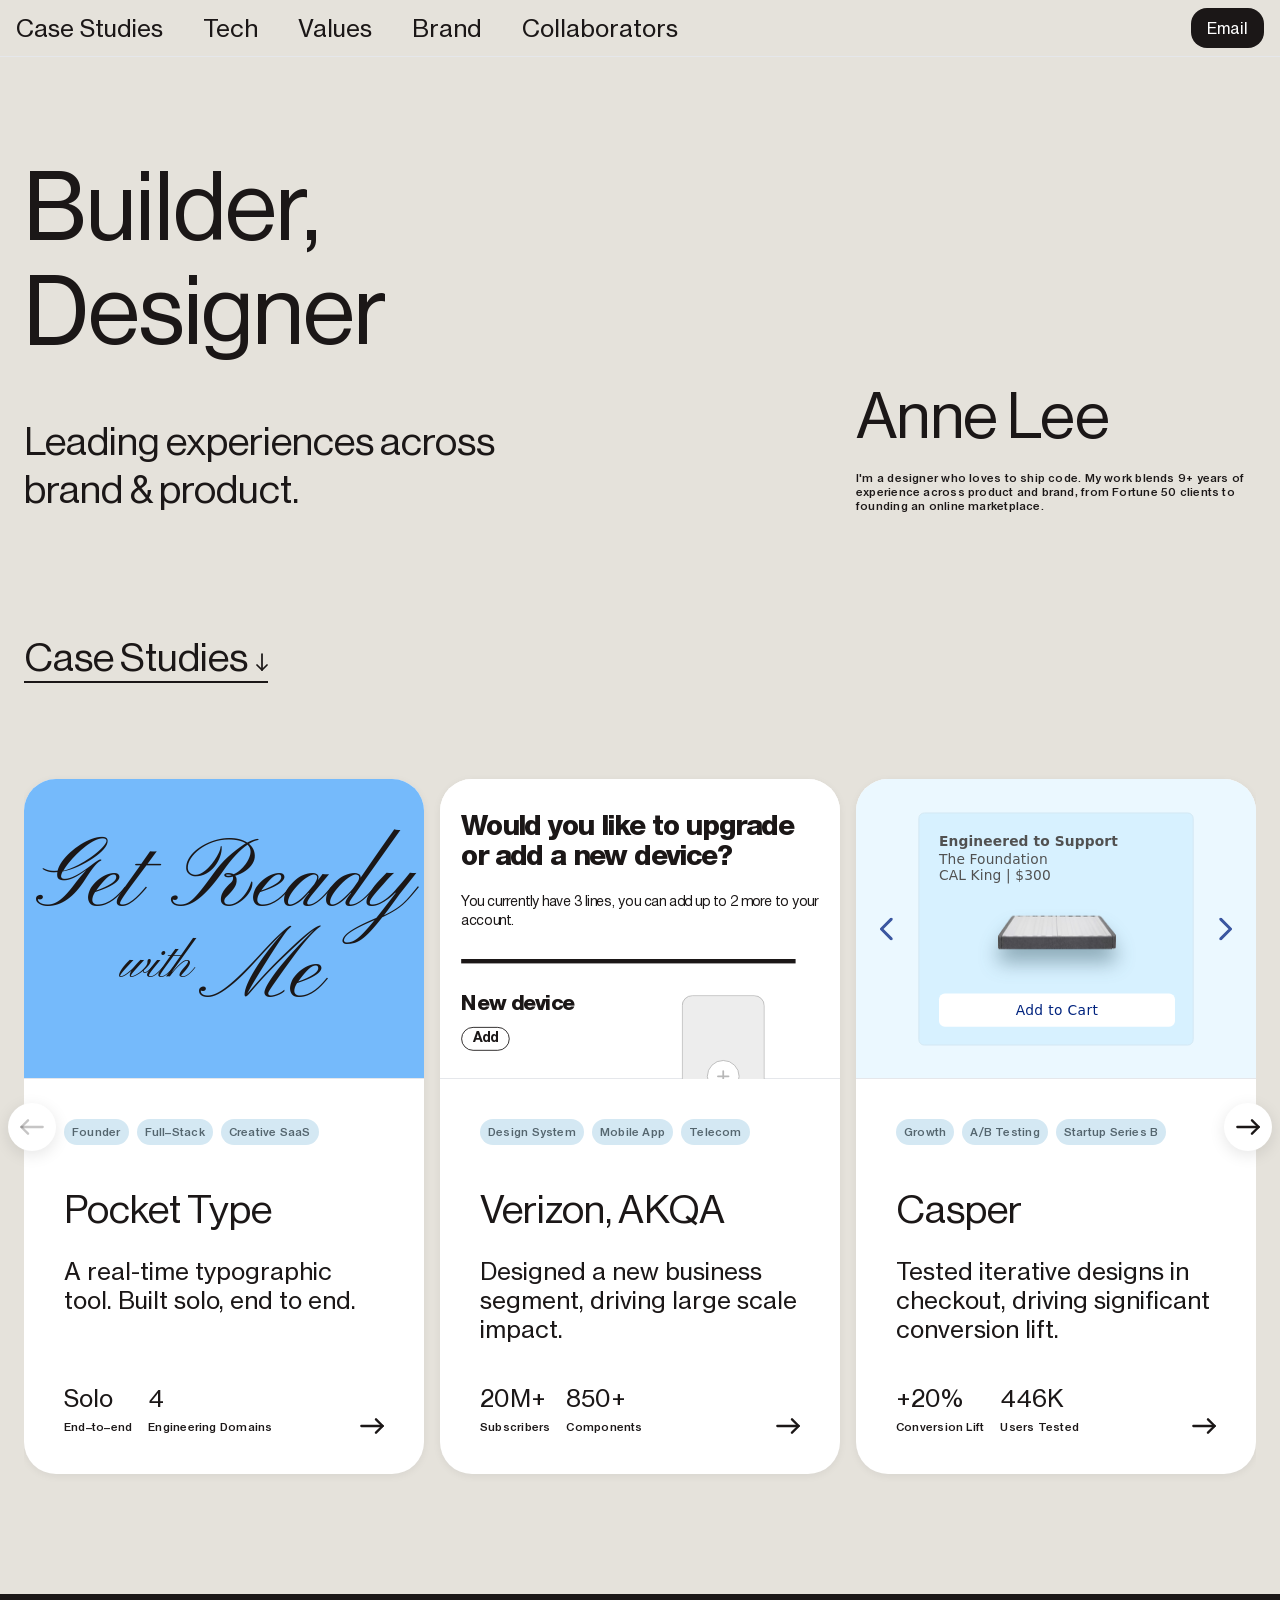
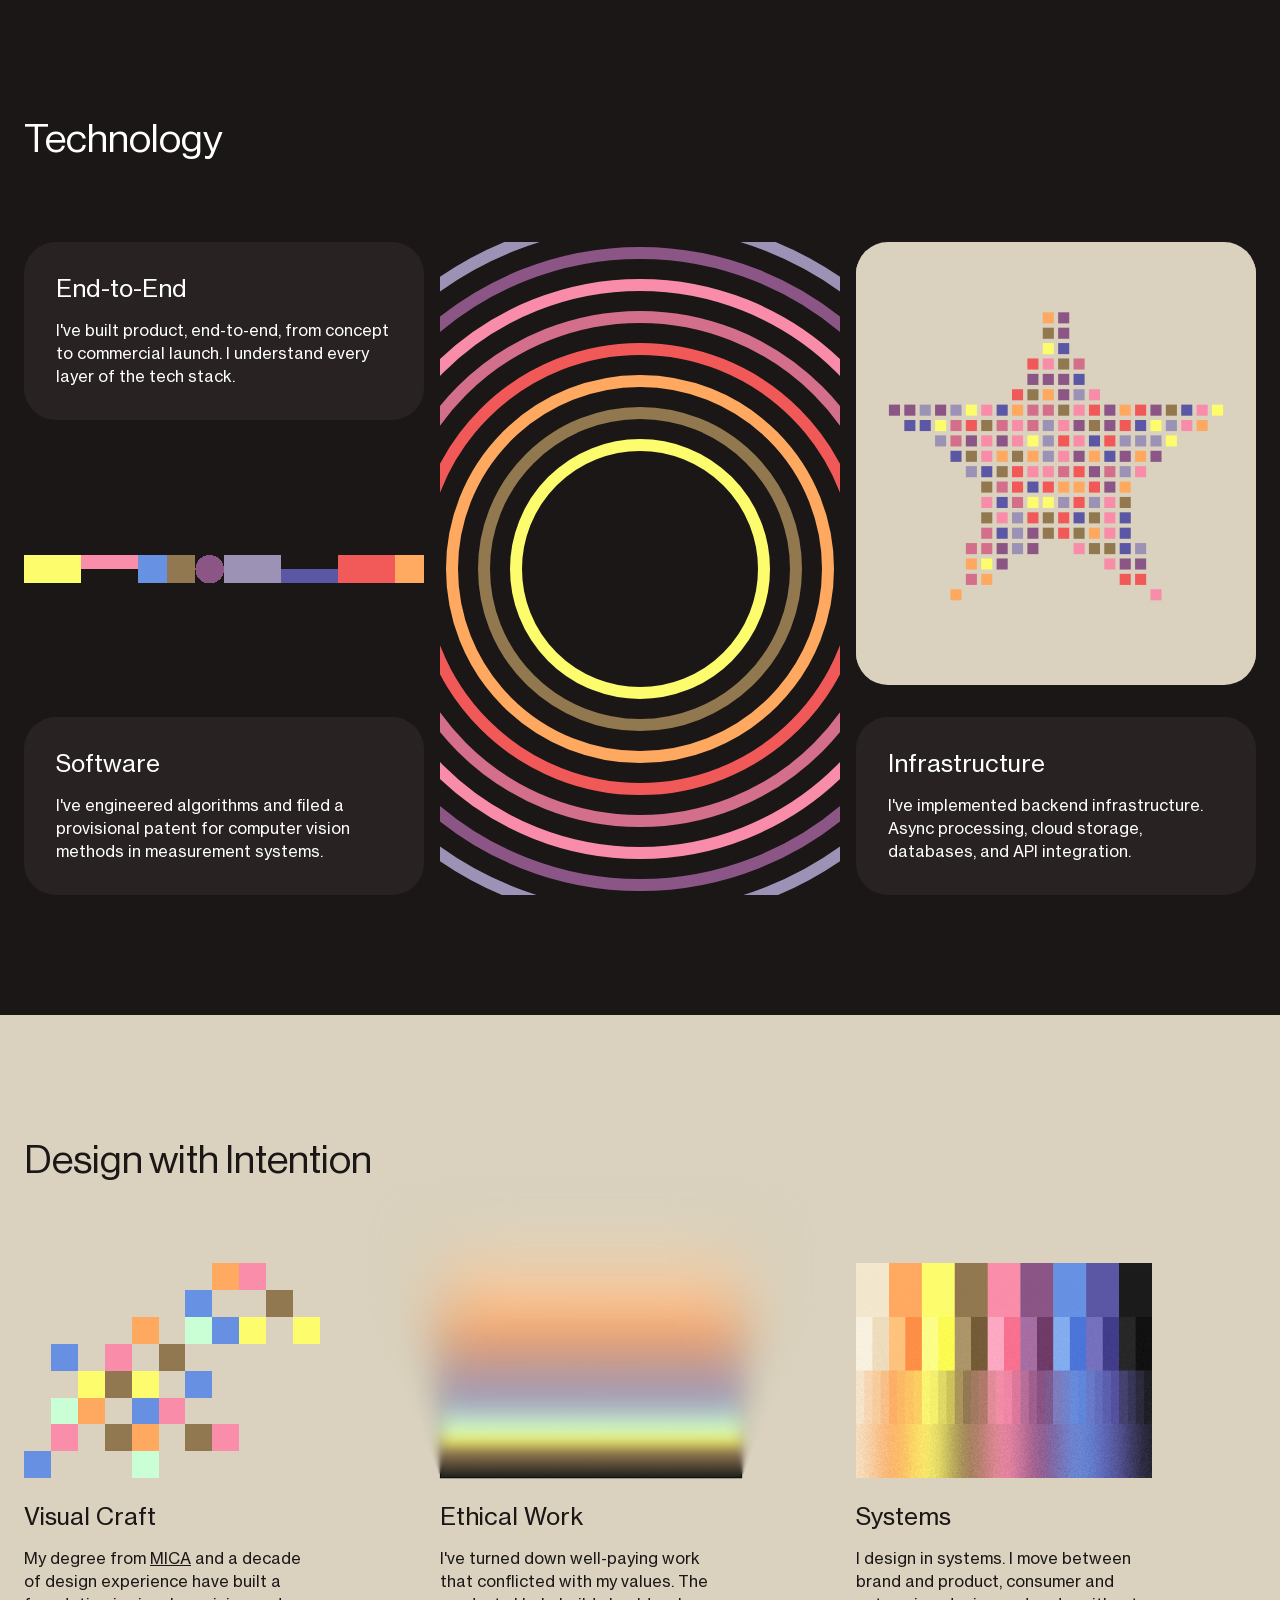
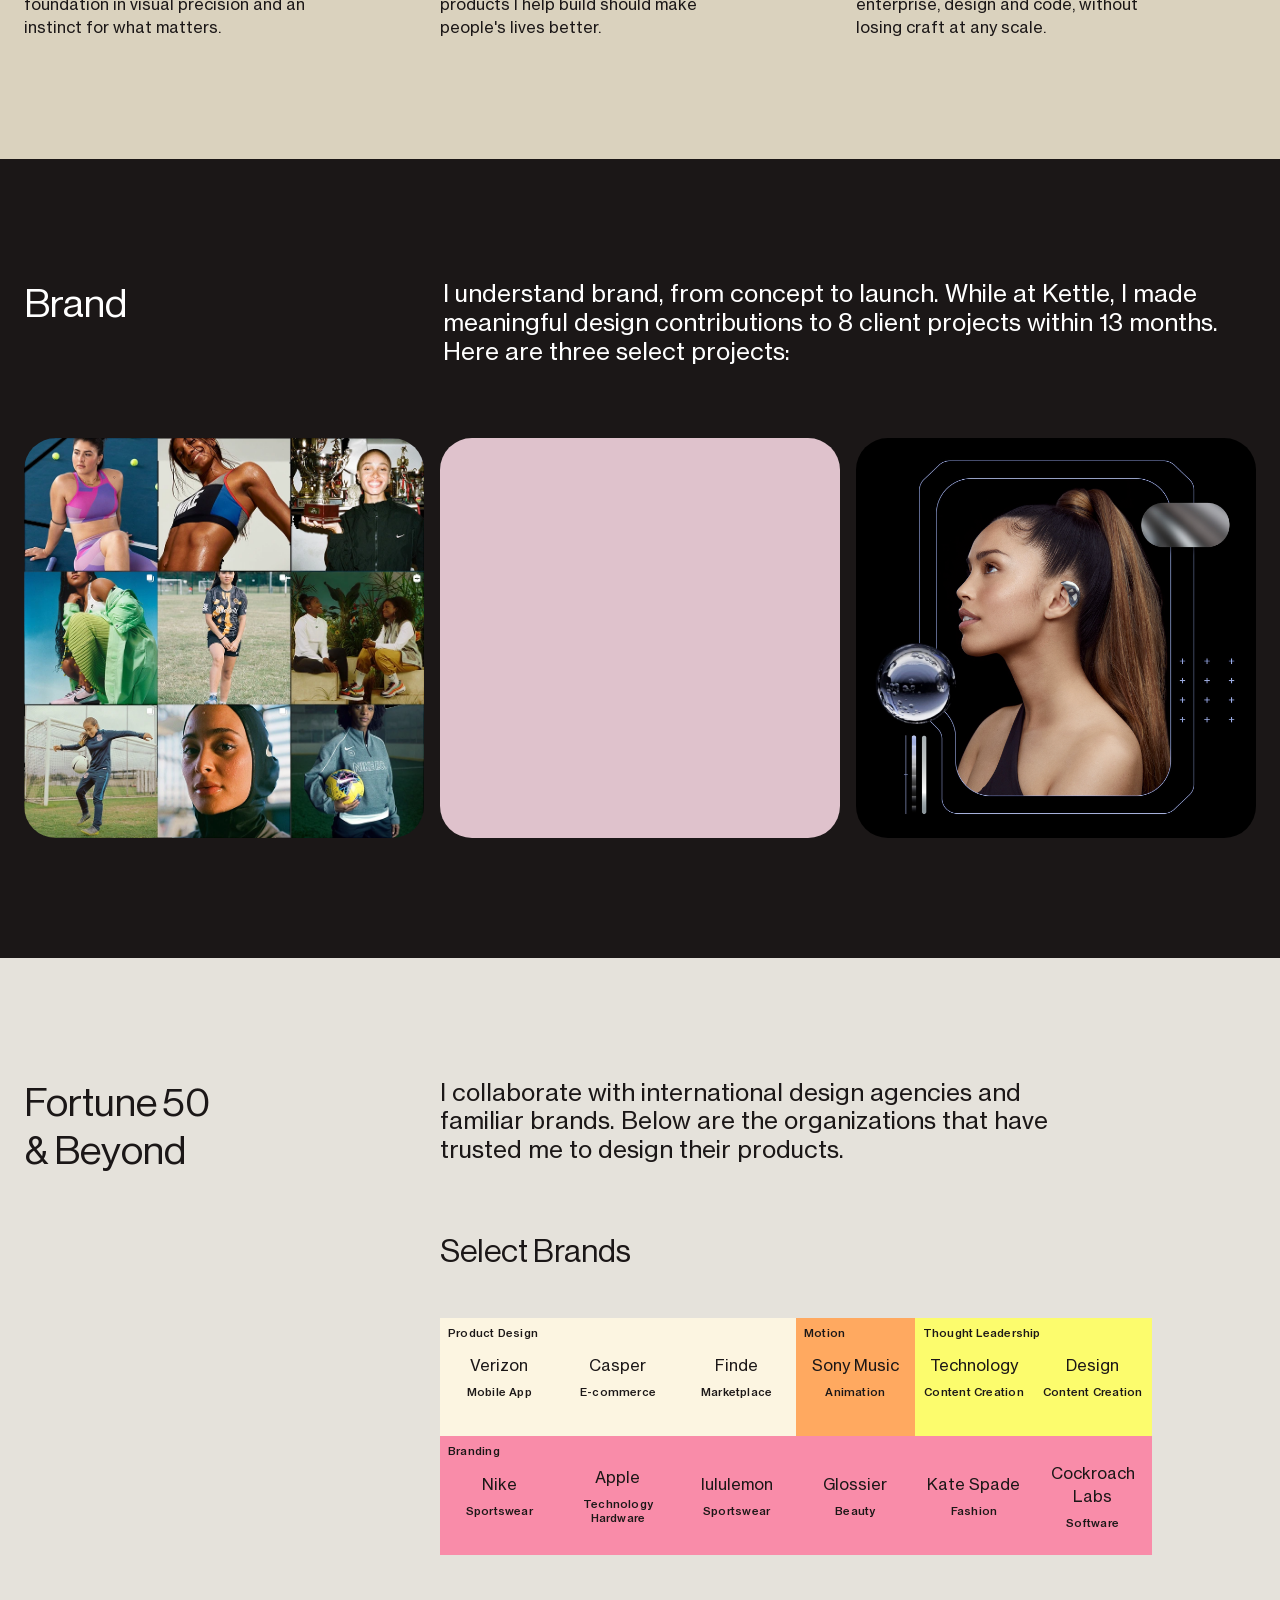
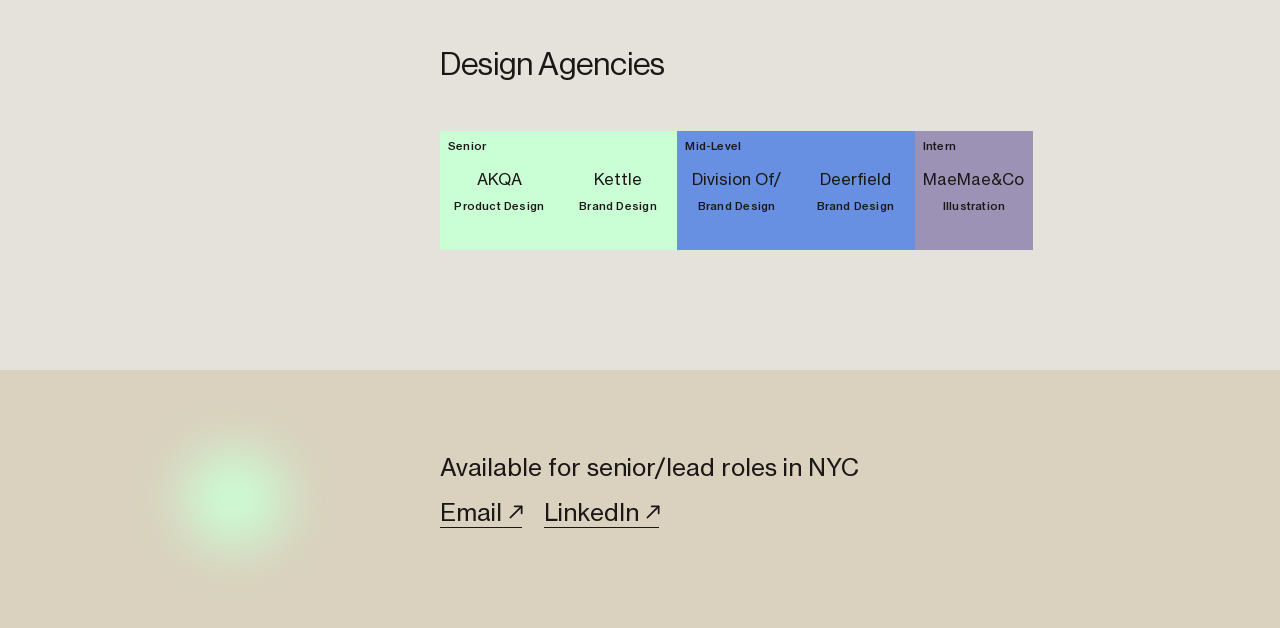
==== index.html @ 8361fd66 "Copy update - index pocket type card" ====
<!DOCTYPE html>
<html lang="en">
<head>
  <meta charset="UTF-8" />
  <meta name="viewport" content="width=device-width, initial-scale=1.0" />
  <title>Anne Lee</title>
  <meta name="description" content="Leading experiences across brand & product." />
  <meta property="og:title" content="Anne Lee" />
  <meta property="og:description" content="Leading experiences across brand & product." />
  <meta property="og:image" content="https://anneleedesigns.com/img/og-img.png" />
  <meta property="og:url" content="https://anneleedesigns.com" />
  <meta property="og:type" content="website" />
  <meta name="twitter:card" content="summary_large_image" />
  <meta name="twitter:image" content="https://anneleedesigns.com/img/og-img.png" />
  <link rel="stylesheet" href="styles.css" />
  <link rel="icon" type="image/x-icon" href="favicon.ico">
  <link rel="preconnect" href="https://fonts.googleapis.com">
  <link rel="preconnect" href="https://fonts.gstatic.com" crossorigin>
  <link href="https://fonts.googleapis.com/css2?family=Pinyon+Script&display=swap" rel="stylesheet">
  <script defer src="/_vercel/insights/script.js"></script>
</head>
<body>
  <header id="site-navbar" class="site-header">
    <div class="inner-nav">
      <!-- Insert nav from script.js -->
    </div>
  </header>

  <main>
    <div class="page-shell">
      <div class="grid-inner">
        <section class="hero span-12">
          <div class="hero-left">
            <h1 class="hero-role">Builder, Designer</h1>
            <p class="hero-tagline">Leading experiences across brand &amp; product.</p>
          </div>
          <div class="hero-right">
            <h2 class="hero-name">Anne Lee</h2>
            <p class="hero-bio">I'm a designer who loves to ship code. My work blends 9+ years of experience across product and brand, from Fortune 50 clients to founding an online marketplace.</p>
          </div>
          <a class="hero-cta" href="#case-studies"><span class="hero-cta-content">Case Studies <svg class="hero-cta-arrow" width="12" height="18" viewBox="0 0 12 18" fill="none" aria-hidden="true"><line x1="6" y1="1" x2="6" y2="17" stroke="currentColor" stroke-width="1.75" stroke-linecap="round"/><polyline points="1,12 6,17 11,12" stroke="currentColor" stroke-width="1.75" fill="none" stroke-linecap="round" stroke-linejoin="round"/></svg></span></a>
        </section>
      </div>
    </div>

    <section>
      <div class="page-shell">
        <div class="grid-inner">
          <div class="cs-scroller span-12">
          <div id="case-studies" class="case-studies">
          <article class="case-study-card">
            <a href="pockettype.html" class="card-link" aria-label="View Pocket Type case study"></a>
            <div class="card-image pt-grwm-image" style="background:#75bafb;">
              <div class="pt-grwm" aria-hidden="true">
                <span class="pt-grwm-main">Get Ready</span>
                <span class="pt-grwm-row">
                  <span class="pt-grwm-sub">with</span>
                  <span class="pt-grwm-main">Me</span>
                </span>
              </div>
            </div>
            <div class="card-body">
              <div class="card-tags">
                <span class="tag">Founder</span>
                <span class="tag">Full–Stack</span>
                <span class="tag">Creative SaaS</span>
              </div>
              <div class="card-text">
                <h3 class="card-title">Pocket Type</h3>
                <p class="card-description">A real-time typographic tool. Built solo, end to end.</p>
              </div>
              <div class="card-footer">
                <div class="card-metrics">
                  <div class="metric">
                    <span class="metric-value">Solo</span>
                    <span class="metric-label">End–to–end</span>
                  </div>
                  <div class="metric">
                    <span class="metric-value">4</span>
                    <span class="metric-label">Engineering Domains</span>
                  </div>
                </div>
                <svg class="card-arrow" width="24" height="16" viewBox="0 0 18 12" fill="none" aria-hidden="true"><line x1="1" y1="6" x2="17" y2="6" stroke="currentColor" stroke-width="1.75" stroke-linecap="round"/><polyline points="12,1 17,6 12,11" stroke="currentColor" stroke-width="1.75" fill="none" stroke-linecap="round" stroke-linejoin="round"/></svg>
              </div>
            </div>
          </article>
          <article class="case-study-card">
            <a href="verizon.html" class="card-link" aria-label="View Verizon case study"></a>
            <div class="card-image verizon-card-image" style="background:#fff;">
              <div class="verizon-scaler">
              <div class="verizon-upgrade">
                <div class="verizon-upgrade-text">
                  <h2 class="verizon-upgrade-heading">Would you like to upgrade or add a new device?</h2>
                  <p class="verizon-upgrade-body">You currently have 3 lines, you can add up to 2 more to your account.</p>
                </div>
                <div class="verizon-upgrade-divider"></div>
                <div class="verizon-upgrade-device">
                  <p class="verizon-device-label">New device</p>
                  <button class="verizon-device-add" type="button">Add</button>
                  <svg class="verizon-device-phone" width="94" height="184" viewBox="0 0 94 184" fill="none" xmlns="http://www.w3.org/2000/svg" aria-hidden="true">
                    <rect x="0.5" y="0.5" width="93" height="183" rx="11.5" fill="#EDEDED" stroke="#B7B7B7"/>
                    <circle cx="47" cy="92" r="18" fill="white" stroke="#B7B7B7" stroke-width="1"/>
                    <line x1="47" y1="86" x2="47" y2="98" stroke="#B7B7B7" stroke-width="2" stroke-linecap="round"/>
                    <line x1="41" y1="92" x2="53" y2="92" stroke="#B7B7B7" stroke-width="2" stroke-linecap="round"/>
                  </svg>
                </div>
              </div>
              </div>
            </div>
            <div class="card-body">
              <div class="card-tags">
                <span class="tag">Design System</span>
                <span class="tag">Mobile App</span>
                <span class="tag">Telecom</span>
              </div>
              <div class="card-text">
                <h3 class="card-title">Verizon, AKQA</h3>
                <p class="card-description">Designed a new business segment, driving large scale impact.</p>
              </div>
              <div class="card-footer">
                <div class="card-metrics">
                  <div class="metric">
                    <span class="metric-value">20M+</span>
                    <span class="metric-label">Subscribers</span>
                  </div>
                  <div class="metric">
                    <span class="metric-value">850+</span>
                    <span class="metric-label">Components</span>
                  </div>
                </div>
                <svg class="card-arrow" width="24" height="16" viewBox="0 0 18 12" fill="none" aria-hidden="true"><line x1="1" y1="6" x2="17" y2="6" stroke="currentColor" stroke-width="1.75" stroke-linecap="round"/><polyline points="12,1 17,6 12,11" stroke="currentColor" stroke-width="1.75" fill="none" stroke-linecap="round" stroke-linejoin="round"/></svg>
              </div>
            </div>
          </article>
          <article class="case-study-card">
            <a href="casper.html" class="card-link" aria-label="View Casper case study"></a>
            <div class="card-image casper-card-image" style="background:#ebf8ff;">
              <div class="casper-cross-sell">
                <button class="casper-cross-sell-nav" type="button" aria-label="Previous product">
                  <svg viewBox="0 0 13 23" width="13" height="23" aria-hidden="true">
                    <polyline points="11.5,1.5 1.5,11.5 11.5,21.5" stroke="#3A56A0" stroke-width="3" fill="none" stroke-linecap="round" stroke-linejoin="round"/>
                  </svg>
                </button>
                <div class="casper-cross-sell-card">
                  <p class="casper-cross-sell-title">
                    <span class="casper-title-name">Engineered to Support</span><br>
                    <span class="casper-title-sub">The Foundation</span><br>
                    <span class="casper-title-sub">CAL King | $300</span>
                  </p>
                  <span class="casper-cross-sell-product-wrap">
                    <img class="casper-cross-sell-product" src="img/casper-foundation.png" alt="The Foundation mattress">
                  </span>
                  <button class="casper-cross-sell-btn" type="button">Add to Cart</button>
                </div>
                <button class="casper-cross-sell-nav" type="button" aria-label="Next product">
                  <svg viewBox="0 0 13 23" width="13" height="23" aria-hidden="true">
                    <polyline points="1.5,1.5 11.5,11.5 1.5,21.5" stroke="#3A56A0" stroke-width="3" fill="none" stroke-linecap="round" stroke-linejoin="round"/>
                  </svg>
                </button>
              </div>
            </div>
            <div class="card-body">
              <div class="card-tags">
                <span class="tag">Growth</span>
                <span class="tag">A/B Testing</span>
                <span class="tag">Startup Series B</span>
              </div>
              <div class="card-text">
                <h3 class="card-title">Casper</h3>
                <p class="card-description">Tested iterative designs in checkout, driving significant conversion lift.</p>
              </div>
              <div class="card-footer">
                <div class="card-metrics">
                  <div class="metric">
                    <span class="metric-value">+20%</span>
                    <span class="metric-label">Conversion Lift</span>
                  </div>
                  <div class="metric">
                    <span class="metric-value">446K</span>
                    <span class="metric-label">Users Tested</span>
                  </div>
                </div>
                <svg class="card-arrow" width="24" height="16" viewBox="0 0 18 12" fill="none" aria-hidden="true"><line x1="1" y1="6" x2="17" y2="6" stroke="currentColor" stroke-width="1.75" stroke-linecap="round"/><polyline points="12,1 17,6 12,11" stroke="currentColor" stroke-width="1.75" fill="none" stroke-linecap="round" stroke-linejoin="round"/></svg>
              </div>
            </div>
          </article>
          <article class="case-study-card">
            <a href="finde.html" class="card-link" aria-label="View Finde case study"></a>
            <div class="card-image finde-card-image">
              <div class="finde-scaler">
                <div class="finde-viewport">
                  <div class="finde-phone-body">
                  <svg class="finde-close" width="16" height="16" viewBox="0 0 18 18" fill="none" stroke="currentColor" stroke-width="2" stroke-linecap="round" aria-hidden="true">
                    <line x1="4" y1="4" x2="14" y2="14"/><line x1="14" y1="4" x2="4" y2="14"/>
                  </svg>
                  <div class="finde-filter-bar">
                    <div class="finde-chip finde-chip-dotted">Category</div>
                    <span class="finde-filter-label">Size</span>
                    <span class="finde-filter-label">Color</span>
                    <span class="finde-filter-label">Price</span>
                  </div>
                  <div class="finde-filter-divider"></div>
                  <div class="finde-list">
                    <div class="finde-row">
                      <span class="finde-icon-zone">
                        <!-- sunglasses -->
                        <svg xmlns="http://www.w3.org/2000/svg" width="20" height="12" viewBox="0 0 20 12" fill="none">
                          <path d="M19.3927 7.19979C19.3927 8.19652 18.9865 9.09952 18.3366 9.75256C17.6835 10.4025 16.7805 10.8087 15.7838 10.8087H15.1245C13.231 10.8087 11.6812 9.35261 11.5281 7.49662C11.5187 7.40288 11.5156 7.30602 11.5156 7.20916V7.19666C11.5156 6.63112 11.75 6.11556 12.1218 5.74374C12.4967 5.36879 13.0154 5.13757 13.5872 5.13757H17.3242C18.4647 5.13757 19.3895 6.05932 19.3958 7.19666L19.3927 7.19979Z" stroke="black" stroke-linecap="round" stroke-linejoin="round"/>
                          <path d="M8.38015 7.19979C8.38015 7.29352 8.3739 7.38726 8.36765 7.47787C8.29891 8.36525 7.91459 9.15889 7.32405 9.75256C6.67101 10.4025 5.76802 10.8087 4.77128 10.8087H4.112C2.12165 10.8087 0.509374 9.19951 0.5 7.20916V7.19666C0.5 6.63112 0.734342 6.11556 1.10617 5.74374C1.48111 5.36879 1.99979 5.13757 2.57159 5.13757H6.30857C7.44903 5.13757 8.3739 6.05932 8.38015 7.19666V7.19979Z" stroke="black" stroke-linecap="round" stroke-linejoin="round"/>
                          <path d="M1.01172 5.84374C1.01172 5.84374 3.70509 1.64432 4.7612 0.844434C5.82667 0.0382965 6.99526 0.738199 6.87028 2.01615" stroke="black" stroke-linecap="round" stroke-linejoin="round"/>
                          <path d="M18.8287 5.84374C18.8287 5.84374 16.1353 1.64432 15.0792 0.844434C14.0138 0.0382965 12.8452 0.738199 12.9702 2.01615" stroke="black" stroke-linecap="round" stroke-linejoin="round"/>
                          <path d="M8.35547 7.51564C8.57106 6.85635 9.20223 6.3783 9.94275 6.3783C10.6833 6.3783 11.3675 6.89697 11.555 7.6" stroke="black" stroke-linecap="round" stroke-linejoin="round"/>
                        </svg>
                      </span>
                      <span class="finde-name">Accessories</span>
                    </div>
                    <div class="finde-row">
                      <span class="finde-icon-zone">
                        <!-- bag -->
                        <svg xmlns="http://www.w3.org/2000/svg" width="20" height="20" viewBox="0 0 20 20" fill="none">
                          <path d="M19.1806 15.6762L17.1466 5.7245C17.0684 5.3433 16.8372 5.04647 16.5404 4.91211C16.8372 5.11521 17.0341 5.45578 17.0341 5.84323C17.0341 7.06181 16.5404 8.16478 15.7436 8.96155C14.9469 9.75831 13.8408 10.2551 12.6222 10.2551H7.01984C4.58268 10.2551 2.60796 8.28039 2.60796 5.84323C2.60796 5.73699 2.62358 5.63389 2.64858 5.54015C2.62983 5.59952 2.61109 5.66201 2.59859 5.7245L0.564493 15.6762C0.205168 17.4354 1.34876 19.1258 2.89542 19.1258H16.8528C18.3995 19.1258 19.54 17.4354 19.1806 15.6762ZM11.2693 12.3798C11.2693 13.1703 10.6287 13.8077 9.84133 13.8077C9.05394 13.8077 8.4134 13.1703 8.4134 12.3798V11.7205C8.4134 10.9331 9.05394 10.2926 9.84133 10.2926C10.235 10.2926 10.5912 10.452 10.8506 10.7113C11.1099 10.9706 11.2693 11.3268 11.2693 11.7205V12.3798Z" stroke="black" stroke-linecap="round" stroke-linejoin="round"/>
                          <path d="M11.268 11.7204V12.3797C11.268 13.1702 10.6274 13.8076 9.84004 13.8076C9.05265 13.8076 8.41211 13.1702 8.41211 12.3797V11.7204C8.41211 10.933 9.05265 10.2925 9.84004 10.2925C10.2337 10.2925 10.5899 10.4518 10.8493 10.7112C11.1086 10.9705 11.268 11.3267 11.268 11.7204Z" stroke="black" stroke-linecap="round" stroke-linejoin="round"/>
                          <path d="M17.0335 5.84281C17.0335 7.06139 16.5399 8.16437 15.7431 8.96113C14.9463 9.75789 13.8402 10.2547 12.6216 10.2547H7.01931C4.58214 10.2547 2.60742 8.27997 2.60742 5.84281C2.60742 5.73658 2.62304 5.63347 2.64804 5.53973C2.64804 5.53661 2.65117 5.53348 2.65117 5.53348C2.70428 5.34601 2.80427 5.18041 2.93862 5.04605C3.14172 4.84295 3.42606 4.71484 3.73539 4.71484H15.9056C16.1399 4.71484 16.3555 4.78671 16.5367 4.90857C16.5367 4.90857 16.5399 4.90857 16.5399 4.91169C16.8367 5.11479 17.0335 5.45537 17.0335 5.84281Z" stroke="black" stroke-linecap="round" stroke-linejoin="round"/>
                          <path d="M11.268 11.7204V12.3797C11.268 13.1702 10.6274 13.8076 9.84004 13.8076C9.05265 13.8076 8.41211 13.1702 8.41211 12.3797V11.7204C8.41211 10.933 9.05265 10.2925 9.84004 10.2925C10.2337 10.2925 10.5899 10.4518 10.8493 10.7112C11.1086 10.9705 11.268 11.3267 11.268 11.7204Z" stroke="black" stroke-linecap="round" stroke-linejoin="round"/>
                          <path d="M5.69727 4.71503V3.81204C5.69727 1.98417 7.18143 0.5 9.0093 0.5H10.7028C12.5338 0.5 14.0149 1.98417 14.0149 3.81204V4.71503" stroke="black" stroke-linecap="round" stroke-linejoin="round"/>
                        </svg>
                      </span>
                      <span class="finde-name">Bags &amp; Purses</span>
                    </div>
                    <div class="finde-row">
                      <span class="finde-icon-zone">
                        <!-- shirt -->
                        <svg xmlns="http://www.w3.org/2000/svg" width="21" height="19" viewBox="0 0 21 19" fill="none">
                          <path d="M20.5035 4.4557L17.5132 7.44591L15.8541 5.78676V18.085H5.02749V5.90862L3.49021 7.44591L0.5 4.4557L3.38397 1.53423C4.037 0.871822 4.9275 0.5 5.8555 0.5H7.06783C7.11782 1.76232 8.63948 2.77468 10.5017 2.77468C12.364 2.77468 13.8856 1.76232 13.9356 0.5H15.0605C15.9697 0.5 16.8446 0.856201 17.4914 1.49674L20.5035 4.4557Z" stroke="black" stroke-linecap="round" stroke-linejoin="round"/>
                        </svg>
                      </span>
                      <span class="finde-name">Clothing</span>
                    </div>
                    <div class="finde-row">
                      <span class="finde-icon-zone">
                        <!-- bead necklace -->
                        <svg xmlns="http://www.w3.org/2000/svg" width="18" height="26" viewBox="0 0 18 26" fill="none">
                          <path d="M14.6478 14.5329C15.7315 14.5329 16.61 13.6543 16.61 12.5706C16.61 11.4869 15.7315 10.6084 14.6478 10.6084C13.5641 10.6084 12.6855 11.4869 12.6855 12.5706C12.6855 13.6543 13.5641 14.5329 14.6478 14.5329Z" stroke="black" stroke-linecap="round" stroke-linejoin="round"/>
                          <path d="M14.4193 18.8131C15.503 18.8131 16.3815 17.9346 16.3815 16.8509C16.3815 15.7672 15.503 14.8887 14.4193 14.8887C13.3355 14.8887 12.457 15.7672 12.457 16.8509C12.457 17.9346 13.3355 18.8131 14.4193 18.8131Z" stroke="black" stroke-linecap="round" stroke-linejoin="round"/>
                          <path d="M12.5989 22.9884C13.6827 22.9884 14.5612 22.1099 14.5612 21.0262C14.5612 19.9425 13.6827 19.064 12.5989 19.064C11.5152 19.064 10.6367 19.9425 10.6367 21.0262C10.6367 22.1099 11.5152 22.9884 12.5989 22.9884Z" stroke="black" stroke-linecap="round" stroke-linejoin="round"/>
                          <path d="M8.55793 24.6442C9.64164 24.6442 10.5202 23.7657 10.5202 22.682C10.5202 21.5982 9.64164 20.7197 8.55793 20.7197C7.47422 20.7197 6.5957 21.5982 6.5957 22.682C6.5957 23.7657 7.47422 24.6442 8.55793 24.6442Z" stroke="black" stroke-linecap="round" stroke-linejoin="round"/>
                          <path d="M14.4134 10.2555C15.4971 10.2555 16.3756 9.37699 16.3756 8.29328C16.3756 7.20957 15.4971 6.33105 14.4134 6.33105C13.3297 6.33105 12.4512 7.20957 12.4512 8.29328C12.4512 9.37699 13.3297 10.2555 14.4134 10.2555Z" stroke="black" stroke-linecap="round" stroke-linejoin="round"/>
                          <path d="M12.5931 6.07777C13.6768 6.07777 14.5553 5.19925 14.5553 4.11555C14.5553 3.03184 13.6768 2.15332 12.5931 2.15332C11.5094 2.15332 10.6309 3.03184 10.6309 4.11555C10.6309 5.19925 11.5094 6.07777 12.5931 6.07777Z" stroke="black" stroke-linecap="round" stroke-linejoin="round"/>
                          <path d="M8.55207 4.42445C9.63578 4.42445 10.5143 3.54593 10.5143 2.46223C10.5143 1.37852 9.63578 0.5 8.55207 0.5C7.46836 0.5 6.58984 1.37852 6.58984 2.46223C6.58984 3.54593 7.46836 4.42445 8.55207 4.42445Z" stroke="black" stroke-linecap="round" stroke-linejoin="round"/>
                          <path d="M2.46223 14.5329C3.54593 14.5329 4.42445 13.6543 4.42445 12.5706C4.42445 11.4869 3.54593 10.6084 2.46223 10.6084C1.37852 10.6084 0.5 11.4869 0.5 12.5706C0.5 13.6543 1.37852 14.5329 2.46223 14.5329Z" stroke="black" stroke-linecap="round" stroke-linejoin="round"/>
                          <path d="M2.69074 10.2555C3.77445 10.2555 4.65297 9.37699 4.65297 8.29328C4.65297 7.20957 3.77445 6.33105 2.69074 6.33105C1.60703 6.33105 0.728516 7.20957 0.728516 8.29328C0.728516 9.37699 1.60703 10.2555 2.69074 10.2555Z" stroke="black" stroke-linecap="round" stroke-linejoin="round"/>
                          <path d="M4.51105 6.07777C5.59476 6.07777 6.47328 5.19925 6.47328 4.11555C6.47328 3.03184 5.59476 2.15332 4.51105 2.15332C3.42735 2.15332 2.54883 3.03184 2.54883 4.11555C2.54883 5.19925 3.42735 6.07777 4.51105 6.07777Z" stroke="black" stroke-linecap="round" stroke-linejoin="round"/>
                          <path d="M2.69269 18.8131C3.7764 18.8131 4.65492 17.9346 4.65492 16.8509C4.65492 15.7672 3.7764 14.8887 2.69269 14.8887C1.60899 14.8887 0.730469 15.7672 0.730469 16.8509C0.730469 17.9346 1.60899 18.8131 2.69269 18.8131Z" stroke="black" stroke-linecap="round" stroke-linejoin="round"/>
                          <path d="M4.51496 22.9884C5.59867 22.9884 6.47719 22.1099 6.47719 21.0262C6.47719 19.9425 5.59867 19.064 4.51496 19.064C3.43125 19.064 2.55273 19.9425 2.55273 21.0262C2.55273 22.1099 3.43125 22.9884 4.51496 22.9884Z" stroke="black" stroke-linecap="round" stroke-linejoin="round"/>
                          <path d="M8.55793 24.6442C9.64164 24.6442 10.5202 23.7657 10.5202 22.682C10.5202 21.5982 9.64164 20.7197 8.55793 20.7197C7.47422 20.7197 6.5957 21.5982 6.5957 22.682C6.5957 23.7657 7.47422 24.6442 8.55793 24.6442Z" stroke="black" stroke-linecap="round" stroke-linejoin="round"/>
                        </svg>
                      </span>
                      <span class="finde-name">Jewelry</span>
                    </div>
                    <div class="finde-row">
                      <span class="finde-icon-zone">
                        <!-- bra -->
                        <svg xmlns="http://www.w3.org/2000/svg" width="26" height="16" viewBox="0 0 26 16" fill="none">
                          <path d="M12.2114 11.6142L11.4678 12.9015C11.1897 13.3827 10.8272 13.7857 10.4085 14.0982C9.17434 15.0199 7.46209 15.173 6.04666 14.3544L5.69046 14.1482C5.66234 14.1326 5.63734 14.1169 5.60922 14.0982C3.7751 12.9858 3.15643 10.5987 4.23753 8.72707L4.70621 7.91781C4.80932 7.7647 4.89994 7.60535 4.98118 7.44287L12.2114 11.6142Z" stroke="black" stroke-linecap="round" stroke-linejoin="round"/>
                          <path d="M4.98004 7.44287C4.8988 7.60535 4.80819 7.7647 4.70508 7.91781L4.98004 7.44287Z" stroke="black" stroke-linecap="round" stroke-linejoin="round"/>
                          <path d="M14.4076 14.0981H10.6519H10.4082" stroke="black" stroke-linecap="round" stroke-linejoin="round"/>
                          <path d="M4.70565 7.91748C3.84015 9.26104 2.32474 10.1484 0.606225 10.1484H0.5L1.56547 14.0979H5.60866" stroke="black" stroke-linecap="round" stroke-linejoin="round"/>
                          <path d="M4.98047 7.44278V0.5" stroke="black" stroke-linecap="round" stroke-linejoin="round"/>
                          <path d="M19.4506 14.0984C19.4225 14.1171 19.3975 14.1328 19.3694 14.1484L19.0163 14.3546C17.5978 15.1732 15.8855 15.0201 14.6513 14.0984C14.2326 13.7859 13.8702 13.3829 13.5921 12.9017L12.8516 11.6144L20.0787 7.43994C20.1599 7.60554 20.2537 7.7649 20.3536 7.918L20.8223 8.72726C21.9034 10.5989 21.2879 12.986 19.4506 14.0984Z" stroke="black" stroke-linecap="round" stroke-linejoin="round"/>
                          <path d="M20.3531 7.91781C20.2531 7.7647 20.1594 7.60535 20.0781 7.44287L20.3531 7.91781Z" stroke="black" stroke-linecap="round" stroke-linejoin="round"/>
                          <path d="M10.6523 14.0981H14.4081H14.6518" stroke="black" stroke-linecap="round" stroke-linejoin="round"/>
                          <path d="M20.3542 7.91748C21.2228 9.26104 22.7382 10.1484 24.4567 10.1484H24.5598L23.4944 14.0979H19.4512" stroke="black" stroke-linecap="round" stroke-linejoin="round"/>
                          <path d="M20.082 7.44278V0.5" stroke="black" stroke-linecap="round" stroke-linejoin="round"/>
                        </svg>
                      </span>
                      <span class="finde-name">Loungewear &amp; Lingerie</span>
                    </div>
                  </div><!-- /.finde-list -->
                  </div><!-- /.finde-phone-body -->
                </div><!-- /.finde-viewport -->
              </div>
            </div>
            <div class="card-body">
              <div class="card-tags">
                <span class="tag">Founder</span>
                <span class="tag">Full–Stack</span>
                <span class="tag">Marketplace</span>
              </div>
              <div class="card-text">
                <h3 class="card-title">Finde</h3>
                <p class="card-description">Built a marketplace—in a messy data environment—from zero to launch.</p>
              </div>
              <div class="card-footer">
                <div class="card-metrics">
                  <div class="metric">
                    <span class="metric-value">10K</span>
                    <span class="metric-label">API Calls/Day</span>
                  </div>
                  <div class="metric">
                    <span class="metric-value">28</span>
                    <span class="metric-label">Countries</span>
                  </div>
                </div>
                <svg class="card-arrow" width="24" height="16" viewBox="0 0 18 12" fill="none" aria-hidden="true"><line x1="1" y1="6" x2="17" y2="6" stroke="currentColor" stroke-width="1.75" stroke-linecap="round"/><polyline points="12,1 17,6 12,11" stroke="currentColor" stroke-width="1.75" fill="none" stroke-linecap="round" stroke-linejoin="round"/></svg>
              </div>
            </div>
          </article>
          </div>
          <button class="cs-arrow cs-arrow--prev cs-scroll-arrow cs-scroll-arrow--prev" aria-label="Scroll case studies left" disabled>
            <svg width="24" height="16" viewBox="0 0 18 12" fill="none" aria-hidden="true"><line x1="1" y1="6" x2="17" y2="6" stroke="currentColor" stroke-width="1.75" stroke-linecap="round"/><polyline points="12,1 17,6 12,11" stroke="currentColor" stroke-width="1.75" fill="none" stroke-linecap="round" stroke-linejoin="round"/></svg>
          </button>
          <button class="cs-arrow cs-arrow--next cs-scroll-arrow cs-scroll-arrow--next" aria-label="Scroll case studies right">
            <svg width="24" height="16" viewBox="0 0 18 12" fill="none" aria-hidden="true"><line x1="1" y1="6" x2="17" y2="6" stroke="currentColor" stroke-width="1.75" stroke-linecap="round"/><polyline points="12,1 17,6 12,11" stroke="currentColor" stroke-width="1.75" fill="none" stroke-linecap="round" stroke-linejoin="round"/></svg>
          </button>
          </div>
        </div>
      </div>
    </section>

    <section id="technology" class="tech-section">
      <div class="page-shell">
        <div class="grid-inner">
          <h2 class="tech-heading span-12">Technology</h2>

          <!-- Column 1: two cards + pixel logo grid -->
          <div class="tech-col tech-col-1 span-4">
            <div class="tech-card">
              <h3 class="tech-card-title">End-to-End</h3>
              <p class="tech-card-body">I've built product, end-to-end, from concept to commercial launch. I understand every layer of the tech stack.</p>
            </div>
            <svg class="tech-pixel-totem" viewBox="0 0 448 32" xmlns="http://www.w3.org/2000/svg" shape-rendering="crispEdges" aria-hidden="true">
              <!-- Yellow 4×2 -->
              <rect x="0"   y="0"  width="64" height="32" fill="#fcfc6d"/>
              <!-- Pink 4×1 (top row only) -->
              <rect x="64"  y="0"  width="64" height="16" fill="#fa8daa"/>
              <!-- Blue 2×2 -->
              <rect x="128" y="0"  width="32" height="32" fill="#6791e3"/>
              <!-- Brown 2×2 -->
              <rect x="160" y="0"  width="32" height="32" fill="#917851"/>
              <!-- Dark purple circle -->
              <circle cx="208" cy="16" r="16" fill="#8b5586"/>
              <!-- Lavender 4×2 -->
              <rect x="224" y="0"  width="64" height="32" fill="#9c92b6"/>
              <!-- Dark purple 4×1 (bottom row only) -->
              <rect x="288" y="16" width="64" height="16" fill="#5c57a4"/>
              <!-- Red 4×2 -->
              <rect x="352" y="0"  width="64" height="32" fill="#f25959"/>
              <!-- Orange 2×2 -->
              <rect x="416" y="0"  width="32" height="32" fill="#ffa961"/>
            </svg>
            <div class="tech-card">
              <h3 class="tech-card-title">Software</h3>
              <p class="tech-card-body">I've engineered algorithms and filed a provisional patent for computer vision methods in measurement systems.</p>
            </div>
          </div>

          <!-- Column 2: masked rainbow circle -->
          <div class="tech-col tech-col-rainbow span-4">
            <svg class="tech-rainbow-svg" viewBox="0 0 700 700" xmlns="http://www.w3.org/2000/svg" aria-hidden="true">
              <circle cx="350" cy="350" r="124" fill="none" stroke="#fcfc6d" stroke-width="12"/>
              <circle cx="350" cy="350" r="156" fill="none" stroke="#91784f" stroke-width="12"/>
              <circle cx="350" cy="350" r="188" fill="none" stroke="#ffa960" stroke-width="12"/>
              <circle cx="350" cy="350" r="220" fill="none" stroke="#f15858" stroke-width="12"/>
              <circle cx="350" cy="350" r="252" fill="none" stroke="#d36f8b" stroke-width="12"/>
              <circle cx="350" cy="350" r="284" fill="none" stroke="#f98ca9" stroke-width="12"/>
              <circle cx="350" cy="350" r="316" fill="none" stroke="#8b5586" stroke-width="12"/>
              <circle cx="350" cy="350" r="348" fill="none" stroke="#9c92b6" stroke-width="12"/>
              <circle cx="350" cy="350" r="380" fill="none" stroke="#5c57a4" stroke-width="12"/>
            </svg>
          </div>

          <!-- Column 3: screenshot placeholder + card -->
          <div class="tech-col tech-col-3 span-4">
            <div class="tech-star-animation">
              <canvas id="tech-grid-canvas"></canvas>
            </div>
            <div class="tech-card">
              <h3 class="tech-card-title">Infrastructure</h3>
              <p class="tech-card-body">I've implemented backend infrastructure. Async processing, cloud storage, databases, and API integration.</p>
            </div>
          </div>
        </div>
      </div>
    </section>

    <section class="values-section" id="values">
      <div class="page-shell">
        <div class="grid-inner">
          <h2 class="values-heading span-12">Design with Intention</h2>

          <div class="values-col span-3">
            <div class="illustration-wrapper">
            <svg class="illustration-values-pixel-art" viewBox="0 0 352 256" xmlns="http://www.w3.org/2000/svg" shape-rendering="crispEdges" aria-hidden="true">
              <rect x="192" y="128" width="32" height="32" fill="#6790e2"/>
              <rect x="0"   y="224" width="32" height="32" fill="#6790e2"/>
              <rect x="32"  y="160" width="32" height="32" fill="#caffd5"/>
              <rect x="160" y="96"  width="32" height="32" fill="#917851"/>
              <rect x="192" y="64"  width="32" height="32" fill="#caffd5"/>
              <rect x="192" y="32"  width="32" height="32" fill="#6791e3"/>
              <rect x="224" y="64"  width="32" height="32" fill="#6790e2"/>
              <rect x="288" y="32"  width="32" height="32" fill="#917851"/>
              <rect x="320" y="64"  width="32" height="32" fill="#fcfc6d"/>
              <rect x="256" y="64"  width="32" height="32" fill="#fcfc6d"/>
              <rect x="256" y="0"   width="32" height="32" fill="#fa8daa"/>
              <rect x="224" y="0"   width="32" height="32" fill="#ffa961"/>
              <rect x="160" y="160" width="32" height="32" fill="#f98ca9"/>
              <rect x="128" y="160" width="32" height="32" fill="#6790e2"/>
              <rect x="128" y="128" width="32" height="32" fill="#fcfc6d"/>
              <rect x="128" y="64"  width="32" height="32" fill="#ffa960"/>
              <rect x="96"  y="128" width="32" height="32" fill="#917851"/>
              <rect x="96"  y="96"  width="32" height="32" fill="#f98ca9"/>
              <rect x="32"  y="96"  width="32" height="32" fill="#6790e2"/>
              <rect x="64"  y="128" width="32" height="32" fill="#fcfc6d"/>
              <rect x="64"  y="160" width="32" height="32" fill="#ffa960"/>
              <rect x="32"  y="192" width="32" height="32" fill="#fa8daa"/>
              <rect x="96"  y="192" width="32" height="32" fill="#917851"/>
              <rect x="128" y="192" width="32" height="32" fill="#ffa960"/>
              <rect x="192" y="192" width="32" height="32" fill="#917851"/>
              <rect x="224" y="192" width="32" height="32" fill="#fa8daa"/>
              <rect x="128" y="224" width="32" height="32" fill="#caffd5"/>
            </svg>
            </div>
            <div class="values-col-text">
              <h3 class="values-col-title">Visual Craft</h3>
              <p class="values-col-body">My degree from <a href="https://www.mica.edu/about-mica/" target="_blank" rel="noopener noreferrer">MICA</a> and a decade of design experience have built a foundation in visual precision and an instinct for what matters.</p>
            </div>
          </div>
          <div class="values-col span-3">
            <div class="illustration-wrapper illustration-wrapper--blur">
            <img src="img/illustration-ethical-blur.png" alt="sunset gradient abstract image" class="illustration-values-ethical-blur" aria-hidden="true">
            </div>
            <div class="values-col-text">
              <h3 class="values-col-title">Ethical Work</h3>
              <p class="values-col-body">I've turned down well-paying work that conflicted with my values. The products I help build should make people's lives better.</p>
            </div>
          </div>
          <div class="values-col span-3">
            <div class="illustration-wrapper">
            <canvas class="illustration-values-systems" aria-hidden="true"></canvas>
            </div>
            <div class="values-col-text">
              <h3 class="values-col-title">Systems</h3>
              <p class="values-col-body">I design in systems. I move between brand and product, consumer and enterprise, design and code, without losing craft at any scale.</p>
            </div>
          </div>
        </div>
      </div>
    </section>

    <section class="brand-section" id="brand">
      <div class="page-shell">
        <div class="grid-inner">

          <div class="brand-header span-12">
            <h2 class="brand-heading">Brand</h2>
            <p class="project-description" style="color: #fff !important;">I understand brand, from concept to launch. While at Kettle, I made meaningful design contributions to 8 client projects within 13 months. Here are three select projects:</p>
          </div>

          <!-- Column 1: Nike women branding image -->
          <div class="brand-col span-4">
            <img src="img/kettle/nike-women-branding.webp" alt="Nike women branding project" class="brand-media">
            <div class="brand-overlay">
              <p class="brand-overlay-desc">A brand guide to express Nike's visuals & voice on social platforms.</p>
              <p class="brand-overlay-desc">Client: Nike Women<br>Agency: Kettle<br>Role: Senior Designer</p>
              <p class="brand-overlay-desc">Internal Team: Creative Director, Copy Director, Strategy</p>
            </div>
          </div>

          <!-- Column 2: Glossier brand video -->
          <div class="brand-col brand-col-video span-4">
            <video class="brand-media" autoplay muted loop playsinline>
              <source src="img/kettle/glossier_-_solution_v1%20%281080p%29.mp4" type="video/mp4">
            </video>
            <div class="brand-overlay">
              <p class="brand-overlay-desc">A digital spot in a series.</p>
              <p class="brand-overlay-desc">Client: Glossier<br>Agency: Kettle<br>Role: Senior Designer</p>
              <p class="brand-overlay-desc">Internal Team: Creative Director, Copy Director, Motion Designer, Strategy</p>
            </div>
          </div>

          <!-- Column 3: RFLCT brand image -->
          <div class="brand-col span-4">
            <img src="img/kettle/rflct-brand-image.webp" alt="RFLCT brand identity project" class="brand-media">
            <div class="brand-overlay">
              <p class="brand-overlay-desc">YouTube's largest female gamer needed a beauty brand.</p>
              <p class="brand-overlay-desc">Client: RFLCT x Valkyrae<br>Agency: Kettle<br>Role: Senior Designer</p>
              <p class="brand-overlay-desc">Internal Team: Creative Director, Copy Director, Strategy</p>
            </div>
          </div>

        </div>
      </div>
    </section>

    <section class="collab-section" id="collaborators">
      <div class="page-shell">
        <div class="grid-inner">
          <h2 class="collab-heading span-3">Fortune 50<br>&amp; Beyond</h2>
          <p class="project-description">I collaborate with international design agencies and familiar brands. Below are the organizations that have trusted me to design their products.</p>
          <div class="collab-groups">

              <div class="collab-group">
                <h3 class="collab-group-heading">Select Brands</h3>
                <div class="collab-grid">
                  <div class="collab-row">
                    <div class="collab-cell col-m-6" style="--cell-color:#fcf5e1; --cols:3; flex:344">
                      <span class="collab-cell-label">Product Design</span>
                      <div class="collab-cell-items">
                        <div class="collab-item"><span class="collab-item-name">Verizon</span><span class="collab-item-type">Mobile App</span></div>
                        <div class="collab-item"><span class="collab-item-name">Casper</span><span class="collab-item-type">E-commerce</span></div>
                        <div class="collab-item"><span class="collab-item-name">Finde</span><span class="collab-item-type">Marketplace</span></div>
                      </div>
                    </div>
                    <div class="collab-cell col-m-2" style="--cell-color:#ffa960; --cols:1; flex:118">
                      <span class="collab-cell-label">Motion</span>
                      <div class="collab-cell-items">
                        <div class="collab-item"><span class="collab-item-name">Sony Music</span><span class="collab-item-type">Animation</span></div>
                      </div>
                    </div>
                    <div class="collab-cell col-m-4" style="--cell-color:#fcfc6d; --cols:2; flex:234">
                      <span class="collab-cell-label">Thought Leadership</span>
                      <div class="collab-cell-items">
                        <div class="collab-item"><span class="collab-item-name">Technology</span><span class="collab-item-type">Content Creation</span></div>
                        <div class="collab-item"><span class="collab-item-name">Design</span><span class="collab-item-type">Content Creation</span></div>
                      </div>
                    </div>
                  </div>
                  <div class="collab-row">
                    <div class="collab-cell collab-cell--branding col-m-6" style="--cell-color:#f98ca9; --cols:3; --rows:2; flex:1">
                      <span class="collab-cell-label">Branding</span>
                      <div class="collab-cell-items">
                        <div class="collab-item"><span class="collab-item-name">Nike</span><span class="collab-item-type">Sportswear</span></div>
                        <div class="collab-item"><span class="collab-item-name">Apple</span><span class="collab-item-type">Technology Hardware</span></div>
                        <div class="collab-item"><span class="collab-item-name">lululemon</span><span class="collab-item-type">Sportswear</span></div>
                        <div class="collab-item"><span class="collab-item-name">Glossier</span><span class="collab-item-type">Beauty</span></div>
                        <div class="collab-item"><span class="collab-item-name">Kate Spade</span><span class="collab-item-type">Fashion</span></div>
                        <div class="collab-item"><span class="collab-item-name">Cockroach Labs</span><span class="collab-item-type">Software</span></div>
                      </div>
                    </div>
                  </div>
                </div>
              </div>

              <div class="collab-group collab-group--agencies">
                <h3 class="collab-group-heading">Design Agencies</h3>
                <div class="collab-grid">
                  <div class="collab-row">
                    <div class="collab-cell col-m-4" style="--cell-color:#caffd5; --cols:2; flex:235">
                      <span class="collab-cell-label">Senior</span>
                      <div class="collab-cell-items">
                        <div class="collab-item"><span class="collab-item-name">AKQA</span><span class="collab-item-type">Product Design</span></div>
                        <div class="collab-item"><span class="collab-item-name">Kettle</span><span class="collab-item-type">Brand Design</span></div>
                      </div>
                    </div>
                    <div class="collab-cell col-m-4" style="--cell-color:#6790e2; --cols:2; flex:235">
                      <span class="collab-cell-label">Mid-Level</span>
                      <div class="collab-cell-items">
                        <div class="collab-item"><span class="collab-item-name">Division Of/</span><span class="collab-item-type">Brand Design</span></div>
                        <div class="collab-item"><span class="collab-item-name">Deerfield</span><span class="collab-item-type">Brand Design</span></div>
                      </div>
                    </div>
                    <div class="collab-cell col-m-2" style="--cell-color:#9c92b6; --cols:1; flex:110">
                      <span class="collab-cell-label">Intern</span>
                      <div class="collab-cell-items">
                        <div class="collab-item"><span class="collab-item-name">MaeMae&amp;Co</span><span class="collab-item-type">Illustration</span></div>
                      </div>
                    </div>
                  </div>
                </div>
              </div>

            </div>
        </div>
      </div>
    </section>
  </main>

  <footer>
    <div class="page-shell">
      <div class="footer-inner">
        <div class="footer-blob"></div>
        <p class="footer-tagline">Available for senior/lead roles in NYC
          <br>
          <a href="mailto:anne@anneleedesigns.com" style="margin-right: var(--space-2); margin-bottom: var(--space-2); margin-top: var(--space-2);">Email
          <svg class="hero-cta-arrow" width="12" height="18" viewBox="0 0 12 18" fill="none" aria-hidden="true"><line x1="6" y1="1" x2="6" y2="17" stroke="currentColor" stroke-width="1.75" stroke-linecap="round"></line><polyline points="1,12 6,17 11,12" stroke="currentColor" stroke-width="1.75" fill="none" stroke-linecap="round" stroke-linejoin="round"></polyline></svg>          </a>
          <a href="https://www.linkedin.com/in/anneleedesigns/" target="_blank" rel="noopener noreferrer">LinkedIn
          <svg class="hero-cta-arrow" width="12" height="18" viewBox="0 0 12 18" fill="none" aria-hidden="true"><line x1="6" y1="1" x2="6" y2="17" stroke="currentColor" stroke-width="1.75" stroke-linecap="round"></line><polyline points="1,12 6,17 11,12" stroke="currentColor" stroke-width="1.75" fill="none" stroke-linecap="round" stroke-linejoin="round"></polyline></svg>          </a>
        </p>
      </div>
    </div>
  </footer>

  <script src="script.js"></script>

  <!-- ── Case-studies horizontal scroll controls ── -->
  <script>
  (function () {
    const row = document.getElementById("case-studies");
    if (!row) return;
    const prev = document.querySelector(".cs-scroll-arrow--prev");
    const next = document.querySelector(".cs-scroll-arrow--next");
    if (!prev || !next) return;

    function step() {
      const card = row.querySelector(".case-study-card");
      const gap = parseFloat(getComputedStyle(row).columnGap) || 16;
      return card ? card.getBoundingClientRect().width + gap : row.clientWidth * 0.8;
    }
    function update() {
      const max = row.scrollWidth - row.clientWidth - 1;
      prev.disabled = row.scrollLeft <= 0;
      next.disabled = row.scrollLeft >= max;
    }
    prev.addEventListener("click", () => row.scrollBy({ left: -step(), behavior: "smooth" }));
    next.addEventListener("click", () => row.scrollBy({ left: step(), behavior: "smooth" }));
    row.addEventListener("scroll", update, { passive: true });
    window.addEventListener("resize", update);
    update();
  })();
  </script>
</body>
</html>
---- styles.css ----
/* ============================================================
   @font-face — Neue Haas Grotesk Display Pro
   Naming: NHaasGroteskDSPro-{weight}{style}
   Weight map: 15=100, 25=200, 35=300, 45=400, 55=450, 65=500, 75=700, 95=900
   ============================================================ */

@font-face {
  font-family: "Neue Haas Grotesk Display Pro";
  src: url("./fonts/Neue Haas Grotesk/NHaasGroteskDSPro-15UltTh.woff2") format("woff2");
  font-weight: 100;
  font-style: normal;
  font-display: swap;
}
@font-face {
  font-family: "Neue Haas Grotesk Display Pro";
  src: url("./fonts/Neue Haas Grotesk/NHaasGroteskDSPro-16UltThIt.woff2") format("woff2");
  font-weight: 100;
  font-style: italic;
  font-display: swap;
}
@font-face {
  font-family: "Neue Haas Grotesk Display Pro";
  src: url("./fonts/Neue Haas Grotesk/NHaasGroteskDSPro-25Th.woff2") format("woff2");
  font-weight: 200;
  font-style: normal;
  font-display: swap;
}
@font-face {
  font-family: "Neue Haas Grotesk Display Pro";
  src: url("./fonts/Neue Haas Grotesk/NHaasGroteskDSPro-26ThIt.woff2") format("woff2");
  font-weight: 200;
  font-style: italic;
  font-display: swap;
}
@font-face {
  font-family: "Neue Haas Grotesk Display Pro";
  src: url("./fonts/Neue Haas Grotesk/NHaasGroteskDSPro-35XLt.woff2") format("woff2");
  font-weight: 300;
  font-style: normal;
  font-display: swap;
}
@font-face {
  font-family: "Neue Haas Grotesk Display Pro";
  src: url("./fonts/Neue Haas Grotesk/NHaasGroteskDSPro-36XLtIt.woff2") format("woff2");
  font-weight: 300;
  font-style: italic;
  font-display: swap;
}
@font-face {
  font-family: "Neue Haas Grotesk Display Pro";
  src: url("./fonts/Neue Haas Grotesk/NHaasGroteskDSPro-45Lt.woff2") format("woff2");
  font-weight: 400;
  font-style: normal;
  font-display: swap;
}
@font-face {
  font-family: "Neue Haas Grotesk Display Pro";
  src: url("./fonts/Neue Haas Grotesk/NHaasGroteskDSPro-46LtIt.woff2") format("woff2");
  font-weight: 400;
  font-style: italic;
  font-display: swap;
}
@font-face {
  font-family: "Neue Haas Grotesk Display Pro";
  src: url("./fonts/Neue Haas Grotesk/NHaasGroteskDSPro-55Rg.woff2") format("woff2");
  font-weight: 450;
  font-style: normal;
  font-display: swap;
}
@font-face {
  font-family: "Neue Haas Grotesk Display Pro";
  src: url("./fonts/Neue Haas Grotesk/NHaasGroteskDSPro-56It.woff2") format("woff2");
  font-weight: 450;
  font-style: italic;
  font-display: swap;
}
@font-face {
  font-family: "Neue Haas Grotesk Display Pro";
  src: url("./fonts/Neue Haas Grotesk/NHaasGroteskDSPro-65Md.woff2") format("woff2");
  font-weight: 500;
  font-style: normal;
  font-display: swap;
}
@font-face {
  font-family: "Neue Haas Grotesk Display Pro";
  src: url("./fonts/Neue Haas Grotesk/NHaasGroteskDSPro-66MdIt.woff2") format("woff2");
  font-weight: 500;
  font-style: italic;
  font-display: swap;
}
@font-face {
  font-family: "Neue Haas Grotesk Display Pro";
  src: url("./fonts/Neue Haas Grotesk/NHaasGroteskDSPro-75Bd.woff2") format("woff2");
  font-weight: 700;
  font-style: normal;
  font-display: swap;
}
@font-face {
  font-family: "Neue Haas Grotesk Display Pro";
  src: url("./fonts/Neue Haas Grotesk/NHaasGroteskDSPro-76BdIt.woff2") format("woff2");
  font-weight: 700;
  font-style: italic;
  font-display: swap;
}
@font-face {
  font-family: "Neue Haas Grotesk Display Pro";
  src: url("./fonts/Neue Haas Grotesk/NHaasGroteskDSPro-95Blk.woff2") format("woff2");
  font-weight: 900;
  font-style: normal;
  font-display: swap;
}
@font-face {
  font-family: "Neue Haas Grotesk Display Pro";
  src: url("./fonts/Neue Haas Grotesk/NHaasGroteskDSPro-96BlkIt.woff2") format("woff2");
  font-weight: 900;
  font-style: italic;
  font-display: swap;
}

/* ============================================================
   @font-face — Neue Haas Grotesk Text Pro
   Available: 55Rg (400), 65Md (500), 75Bd (700) + italics
   ============================================================ */

@font-face {
  font-family: "Neue Haas Grotesk Text Pro";
  src: url("./fonts/Neue Haas Grotesk/NHaasGroteskTXPro-55Rg.woff2") format("woff2");
  font-weight: 400;
  font-style: normal;
  font-display: swap;
}
@font-face {
  font-family: "Neue Haas Grotesk Text Pro";
  src: url("./fonts/Neue Haas Grotesk/NHaasGroteskTXPro-56It.woff2") format("woff2");
  font-weight: 400;
  font-style: italic;
  font-display: swap;
}
@font-face {
  font-family: "Neue Haas Grotesk Text Pro";
  src: url("./fonts/Neue Haas Grotesk/NHaasGroteskTXPro-65Md.woff2") format("woff2");
  font-weight: 500;
  font-style: normal;
  font-display: swap;
}
@font-face {
  font-family: "Neue Haas Grotesk Text Pro";
  src: url("./fonts/Neue Haas Grotesk/NHaasGroteskTXPro-66MdIt.woff2") format("woff2");
  font-weight: 500;
  font-style: italic;
  font-display: swap;
}
@font-face {
  font-family: "Neue Haas Grotesk Text Pro";
  src: url("./fonts/Neue Haas Grotesk/NHaasGroteskTXPro-75Bd.woff2") format("woff2");
  font-weight: 700;
  font-style: normal;
  font-display: swap;
}
@font-face {
  font-family: "Neue Haas Grotesk Text Pro";
  src: url("./fonts/Neue Haas Grotesk/NHaasGroteskTXPro-76BdIt.woff2") format("woff2");
  font-weight: 700;
  font-style: italic;
  font-display: swap;
}

/* ============================================================
   @font-face — Helvetica Neue
   Weight map: UltraLight=100, Thin=200, Light=300, Roman=400,
               Medium=500, Bold=700, Heavy=800, Black=900
   ============================================================ */

@font-face {
  font-family: "Helvetica Neue";
  src: url("./fonts/Helvetica Neue/HelveticaNeue-UltraLight.woff2") format("woff2");
  font-weight: 100;
  font-style: normal;
  font-display: swap;
}
@font-face {
  font-family: "Helvetica Neue";
  src: url("./fonts/Helvetica Neue/HelveticaNeue-UltraLightItalic.woff2") format("woff2");
  font-weight: 100;
  font-style: italic;
  font-display: swap;
}
@font-face {
  font-family: "Helvetica Neue";
  src: url("./fonts/Helvetica Neue/HelveticaNeue-Thin.woff2") format("woff2");
  font-weight: 200;
  font-style: normal;
  font-display: swap;
}
@font-face {
  font-family: "Helvetica Neue";
  src: url("./fonts/Helvetica Neue/HelveticaNeue-ThinItalic.woff2") format("woff2");
  font-weight: 200;
  font-style: italic;
  font-display: swap;
}
@font-face {
  font-family: "Helvetica Neue";
  src: url("./fonts/Helvetica Neue/HelveticaNeue-Light.woff2") format("woff2");
  font-weight: 300;
  font-style: normal;
  font-display: swap;
}
@font-face {
  font-family: "Helvetica Neue";
  src: url("./fonts/Helvetica Neue/HelveticaNeue-LightItalic.woff2") format("woff2");
  font-weight: 300;
  font-style: italic;
  font-display: swap;
}
@font-face {
  font-family: "Helvetica Neue";
  src: url("./fonts/Helvetica Neue/HelveticaNeue-Roman.woff2") format("woff2");
  font-weight: 400;
  font-style: normal;
  font-display: swap;
}
@font-face {
  font-family: "Helvetica Neue";
  src: url("./fonts/Helvetica Neue/HelveticaNeue-Italic.woff2") format("woff2");
  font-weight: 400;
  font-style: italic;
  font-display: swap;
}
@font-face {
  font-family: "Helvetica Neue";
  src: url("./fonts/Helvetica Neue/HelveticaNeue-Medium.woff2") format("woff2");
  font-weight: 500;
  font-style: normal;
  font-display: swap;
}
@font-face {
  font-family: "Helvetica Neue";
  src: url("./fonts/Helvetica Neue/HelveticaNeue-MediumItalic.woff2") format("woff2");
  font-weight: 500;
  font-style: italic;
  font-display: swap;
}
@font-face {
  font-family: "Helvetica Neue";
  src: url("./fonts/Helvetica Neue/HelveticaNeue-Bold.woff2") format("woff2");
  font-weight: 700;
  font-style: normal;
  font-display: swap;
}
@font-face {
  font-family: "Helvetica Neue";
  src: url("./fonts/Helvetica Neue/HelveticaNeue-BoldItalic.woff2") format("woff2");
  font-weight: 700;
  font-style: italic;
  font-display: swap;
}
@font-face {
  font-family: "Helvetica Neue";
  src: url("./fonts/Helvetica Neue/HelveticaNeue-Heavy.woff2") format("woff2");
  font-weight: 800;
  font-style: normal;
  font-display: swap;
}
@font-face {
  font-family: "Helvetica Neue";
  src: url("./fonts/Helvetica Neue/HelveticaNeue-HeavyItalic.woff2") format("woff2");
  font-weight: 800;
  font-style: italic;
  font-display: swap;
}
@font-face {
  font-family: "Helvetica Neue";
  src: url("./fonts/Helvetica Neue/HelveticaNeue-Black.woff2") format("woff2");
  font-weight: 900;
  font-style: normal;
  font-display: swap;
}
@font-face {
  font-family: "Helvetica Neue";
  src: url("./fonts/Helvetica Neue/HelveticaNeue-BlackItalic.woff2") format("woff2");
  font-weight: 900;
  font-style: italic;
  font-display: swap;
}

/* Global */
* {
  box-sizing: border-box;
  margin: 0;
  padding: 0;
  scroll-behavior: smooth
}

/* Cap-height trimming — aligns CSS line boxes to Figma's cap-height/baseline
   spacing model. Without this, spacing tokens measure from the full line box
   (includes ascender/descender whitespace) and won't match Figma values.
   Supported: Chrome 123+, Safari 17.4+ */
h1, h2, h3, h4, h5, h6, p, button,
.metric-value, .metric-label, .tag,
.collab-cell-label, .collab-item-name, .collab-item-type,
.nav-mobile-links a,
.cs-title, .cs-subtitle, .cs-footnote,
.cs-card-value, .cs-keyboard-hint,
.cs-label, .cs-next-link, .cs-prev-link {
  text-box-trim: trim-both;
  text-box-edge: cap alphabetic;
}

:root {
  --font-display: "Neue Haas Grotesk Display Pro", "Helvetica Neue", Arial, sans-serif;
  --font-text: "Neue Haas Grotesk Text Pro", "Helvetica Neue", Arial, sans-serif;

  /* Type scale tokens (per design.md) — size / weight / line-height / letter-spacing */

  /* Display — Neue Haas Display Pro 55 Roman */
  --type-display-size:   96px;
  --type-display-weight: 450;
  --type-display-lh:     104px;
  --type-display-ls:     0;

  /* H2 — Neue Haas Display Pro 55 Roman */
  --type-h2-size:   64px;
  --type-h2-weight: 450;
  --type-h2-lh:     64px;
  --type-h2-ls:     -0.01em;

  /* H3 — Neue Haas Display Pro 65 Medium */
  --type-h3-size:   48px;
  --type-h3-weight: 500;
  --type-h3-lh:     56px;
  --type-h3-ls:     -0.01em;

  /* Title Large — Neue Haas Display Pro 55 Roman */
  --type-title-l-size:   40px;
  --type-title-l-weight: 450;
  --type-title-l-lh:     48px;
  --type-title-l-ls:     0;

  /* Title Medium — Neue Haas Display Pro 55 Roman */
  --type-title-m-size:   32px;
  --type-title-m-weight: 450;
  --type-title-m-lh:     40px;
  --type-title-m-ls:     0;

  /* Title Small — Neue Haas Text Pro 55 Roman */
  --type-title-s-size:   24px;
  --type-title-s-weight: 400;
  --type-title-s-lh:     1.2;
  --type-title-s-ls:     0;

  /* Body — Neue Haas Text Pro 55 Roman */
  --type-body-size:   16px;
  --type-body-weight: 400;
  --type-body-lh:     23px;
  --type-body-ls:     0.0em;

  /* Body Small — Neue Haas Text Pro 65 Medium */
  --type-body-sm-size:   11px;
  --type-body-sm-weight: 500;
  --type-body-sm-lh:     14px;
  --type-body-sm-ls:     0.02em;

  /* Single column width at each breakpoint — drives cs-progress-seg width.
     Formula: (viewport_or_max - 2×margin - (cols-1)×gutter) / cols
     Desktop 12-col uses min(100vw, 1600px) to cap at max content width. */
  --cs-col-width: calc((min(100vw, 1600px) - 2 * var(--space-3) - 11 * var(--space-2)) / 12);

  /* Spacing tokens — 8px grid (--space-N = N × 8px) */
  --space-1:  8px;
  --space-2:  16px;
  --space-3:  24px;
  --space-4:  32px;
  --space-5:  40px;
  --space-6:  48px;
  --space-7:  56px;
  --space-8:  64px;
  --space-9:  72px;
  --space-10: 80px;
  --space-11: 88px;
  --space-12: 96px;
  --space-13: 104px;
  --space-14: 112px;
  --space-15: 120px;
}

body {
  font-family: var(--font-text);
  font-size: var(--type-body-size);
  font-weight: var(--type-body-weight);
  line-height: var(--type-body-lh);
  letter-spacing: var(--type-body-ls);
  color: #222;
  background: #E5E2DB;
  min-height: 100vh;
  display: flex;
  flex-direction: column;
  -webkit-font-smoothing: antialiased;
  -moz-osx-font-smoothing: grayscale;
}

a {
  color: #1b1717;
}

.site-header {
  width: 100%;
  display: flex;
  justify-content: center;
  align-items: center;
  background: #E5E2DB;
  border-bottom: 1px solid #e5e7eb;
  position: sticky;
  top: 0;
  z-index: 999;
}

.site-header .inner-nav {
  width: 100rem;
  max-width: 100%;
  display: flex;
  align-items: center;
  justify-content: flex-start;
  gap: var(--space-5);
  padding: var(--space-1) var(--space-2);
  box-sizing: border-box;
}

.site-header .nav-links {
  display: flex;
  align-items: center;
  gap: var(--space-5);
}

.site-header .nav-links a {
  font-family: var(--font-text);
  font-size: var(--type-title-s-size);
  font-weight: var(--type-title-s-weight);
  line-height: var(--type-title-s-lh);
  letter-spacing: var(--type-title-s-ls);
  color: #1b1717;
  text-align: center;
  text-decoration: none;
}

.site-header .nav-links a:hover,
.site-header .nav-links a[aria-current="page"] {
  color: #1b1717;
}

.site-header .nav-hamburger {
  display: none; /* desktop: hidden */
}

.btn-contact {
  display: inline-flex;
  justify-content: center;
  align-items: center;
  flex-shrink: 0;
  gap: var(--space-1);
  height: var(--space-5);
  padding: var(--space-1) var(--space-2);
  border-radius: 1rem;
  background: #1b1717;
  color: #fff;
  text-align: center;
  font-family: var(--font-text);
  font-size: var(--type-body-size);
  font-weight: var(--type-body-weight);
  line-height: var(--type-body-lh);
  letter-spacing: var(--type-body-ls);
  text-decoration: none;
  border: none;
  cursor: pointer;
}

.site-header .btn-contact {
  margin-left: auto;
}

.nav-mobile-overlay {
  display: none; /* hidden on desktop; mobile block overrides to flex */
}

/* Mobile navbar: Email (left) + hamburger (right), no nav links */
@media (max-width: 1023px) {
  .site-header .inner-nav {
    justify-content: space-between;
  }

  .site-header .btn-contact {
    margin-left: 0;
  }

  .site-header .nav-links {
    display: none;
  }

  .site-header .nav-hamburger {
    display: flex;
    justify-content: center;
    align-items: center;
    width: var(--space-5);
    height: var(--space-5);
    background: none;
    border: none;
    padding: 0;
    cursor: pointer;
    appearance: none;
    -webkit-appearance: none;
  }

  .site-header .nav-hamburger-icon {
    display: flex;
    flex-direction: column;
    justify-content: center;
    align-items: center;
    gap: var(--space-1);
    width: var(--space-5);
    height: var(--space-5);
  }

  .site-header .nav-hamburger-icon span {
    display: block;
    width: var(--space-5);
    height: 4px;
    background: #1b1717;
    border-radius: 100px;
    flex-shrink: 0;
    transition: transform 0.3s ease, opacity 0.2s ease;
  }

  /* Hamburger → X: top bar down + rotate, middle fade, bottom bar up + rotate.
     12px = half-span(2px) + gap(8px) + half-span(2px) */
  .site-header .nav-hamburger.is-open .nav-hamburger-icon span:nth-child(1) {
    transform: translateY(12px) rotate(45deg);
  }

  .site-header .nav-hamburger.is-open .nav-hamburger-icon span:nth-child(2) {
    opacity: 0;
    transform: scaleX(0);
  }

  .site-header .nav-hamburger.is-open .nav-hamburger-icon span:nth-child(3) {
    transform: translateY(-12px) rotate(-45deg);
  }

  /* Mobile overlay — slides down from top, sits below sticky header (z-index 998 < 999) */
  .nav-mobile-overlay {
    display: flex;
    position: fixed;
    inset: 0;
    z-index: 998;
    background: #E5E2DB;
    flex-direction: column;
    /* 112px top padding = navbar height (72px) + --space-5 gap (40px), matching Figma y:112 */
    padding: var(--space-14) var(--space-3) var(--space-3);
    transform: translateY(-100%);
    transition: transform 0.35s cubic-bezier(0.4, 0, 0.2, 1);
    pointer-events: none;
  }

  .nav-mobile-overlay.is-open {
    transform: translateY(0);
    pointer-events: auto;
  }

  .nav-mobile-links {
    display: flex;
    flex-direction: column;
    gap: var(--space-5);
  }

  .nav-mobile-links a {
    font-family: var(--font-text);
    font-size: var(--type-title-s-size);
    font-weight: var(--type-title-s-weight);
    line-height: var(--type-title-s-lh);
    color: #1b1717;
    text-decoration: none;
  }
}

@media (prefers-reduced-motion: reduce) {
  .nav-mobile-overlay,
  .site-header .nav-hamburger-icon span {
    transition: none;
  }
}

.hero {
  display: grid;
  grid-template-columns: subgrid;
  align-items: end;
  row-gap: var(--space-15); /* space between hero row and CTA row */
  padding: var(--space-12) 0;
  background: transparent;
  text-align: left;
}

.hero-left {
  grid-column: span 4;
  display: flex;
  flex-direction: column;
  gap: var(--space-7);
}

.hero-right {
  grid-column: 9 / span 4;
  display: flex;
  flex-direction: column;
  gap: var(--space-3);
}

.hero-role {
  font-family: var(--font-display);
  font-size: var(--type-display-size);
  font-weight: var(--type-display-weight);
  line-height: var(--type-display-lh);
  letter-spacing: var(--type-display-ls);
  color: #1b1717;
  margin: 0;
}

.hero-tagline {
  font-family: var(--font-display);
  font-size: var(--type-title-l-size);
  font-weight: var(--type-title-l-weight);
  line-height: var(--type-title-l-lh);
  letter-spacing: var(--type-title-l-ls);
  color: #1b1717;
  margin: 0;
}

.hero-name {
  font-family: var(--font-display);
  font-size: var(--type-h2-size);
  font-weight: var(--type-h2-weight);
  line-height: var(--type-h2-lh);
  letter-spacing: var(--type-h2-ls);
  color: #1b1717;
  margin: 0;
}

.hero-bio {
  font-family: var(--font-text);
  font-size: var(--type-body-sm-size);
  font-weight: var(--type-body-sm-weight);
  line-height: var(--type-body-sm-lh);
  letter-spacing: var(--type-body-sm-ls);
  color: #1b1717;
  margin: 0;
}

.hero-cta {
  grid-column: span 12;
  width: fit-content;
  font-family: var(--font-display);
  font-size: var(--type-title-l-size);
  font-weight: var(--type-title-l-weight);
  line-height: var(--type-title-l-lh);
  letter-spacing: var(--type-title-l-ls);
  color: #1b1717;
}

.hero-cta-content {
  display: inline-flex;
  align-items: baseline;
  gap: var(--space-1);
  border-bottom: 2px solid currentColor;
}

.hero-cta-arrow {
  flex-shrink: 0;
  transition: transform 0.3s ease;
}

.hero-cta:hover .hero-cta-arrow {
  transform: translateY(3px);
}

/* 1280px: hero-left widens to span 5 to avoid appearing narrow */
@media (max-width: 1280px) {
  .hero-left {
    grid-column: span 5;
  }
}

/* 9-col: hero-left cols 1–4, hero-right cols 6–9 */
@media (max-width: 1024px) {
  .hero-right {
    grid-column: 6 / span 4;
  }

  .hero-cta {
    grid-column: span 9;
  }
}

/* 768px tablet: horizontal layout, 9-col, type scales to 64px */
@media (max-width: 768px) {
  .hero-left {
    grid-column: span 4; /* cols 1–4 of 9 */
  }

  /* hero-right inherits 6 / span 4 from the 1024px rule above (also 9-col) */

  .hero-role {
    font-size: var(--type-h2-size);
    line-height: var(--type-h2-lh);
    letter-spacing: var(--type-h2-ls);
  }

  .hero-tagline {
    font-family: var(--font-text);
    font-size: var(--type-title-s-size);
    font-weight: var(--type-title-s-weight);
    line-height: var(--type-title-s-lh);
    letter-spacing: var(--type-title-s-ls);
  }
}

/* 500px mobile: stacked vertical layout */
@media (max-width: 500px) {
  .hero {
    row-gap: var(--space-7);
    align-items: start;
    padding: var(--space-7) 0;
  }

  .hero-left {
    grid-column: span 5;
    gap: var(--space-4);
  }

  .hero-right {
    grid-column: span 5;
  }

  .hero-role {
    font-size: var(--type-h2-size);
    line-height: var(--type-h2-lh);
    letter-spacing: var(--type-h2-ls);
  }

  .hero-tagline {
    font-family: var(--font-text);
    font-size: var(--type-title-s-size);
    font-weight: var(--type-title-s-weight);
    line-height: var(--type-title-s-lh);
    letter-spacing: var(--type-title-s-ls);
  }

  .hero-name {
    font-family: var(--font-text);
    font-size: var(--type-title-s-size);
    font-weight: var(--type-title-s-weight);
    line-height: var(--type-title-s-lh);
  }

  .hero-cta {
    display: block;
    grid-column: span 5;
    font-family: var(--font-text);
    font-size: var(--type-title-s-size);
    font-weight: var(--type-title-s-weight);
    line-height: var(--type-title-s-lh);
    letter-spacing: var(--type-title-s-ls);
    color: #1b1717;
  }
}

/* ============================================================
   Case Studies Section
   ============================================================ */

/* Relative wrapper so the round arrows can flank the card row */
.cs-scroller {
  position: relative;
  margin-bottom: var(--space-15);
}

.case-studies {
  display: flex;
  gap: var(--space-2); /* 16px — matches grid gutter */
  overflow-x: auto;
  scroll-snap-type: x proximity;
  scroll-behavior: smooth;
  /* overflow-x:auto forces overflow-y to clip too, which cuts the hover
     shadow/lift. Pad vertically to make room, then cancel with an equal
     negative margin so page layout is unchanged. */
  padding-block: 44px;
  margin-block: -44px;
  scroll-margin-top: var(--space-10);
  scrollbar-width: none; /* Firefox */
}
.case-studies::-webkit-scrollbar { display: none; } /* WebKit */

/* Round arrows straddling the left/right edges of the card row (half-overlap).
   Scoped under .cs-scroller to win over the base .cs-arrow rules. */
.cs-scroller .cs-scroll-arrow {
  position: absolute;
  top: 50%;
  z-index: 3;
  border: none;
  background: #fff;
  box-shadow: 0 4px 16px rgba(0, 0, 0, 0.10);
}
/* Straddle the card edge, but extend outward only as far as the page margin
   allows minus 8px, so the arrow never gets closer than 8px to the viewport. */
.cs-scroller .cs-scroll-arrow--prev { left: 0;  transform: translate(calc(8px - var(--space-3)), -50%); }
.cs-scroller .cs-scroll-arrow--next { right: 0; transform: translate(calc(var(--space-3) - 8px), -50%); }

/* Invisible enlarged hit area so near-misses don't click the card underneath.
   Extends outward only to the 8px viewport gap, and further over the card. */
.cs-scroller .cs-scroll-arrow::before {
  content: "";
  position: absolute;
  top: -12px;
  bottom: -12px;
  border-radius: 999px;
}
.cs-scroller .cs-scroll-arrow--prev::before { left: -8px; right: -16px; }
.cs-scroller .cs-scroll-arrow--next::before { left: -16px; right: -8px; }
/* Keep the white fill on the disabled arrow; fade only its icon */
.cs-scroller .cs-scroll-arrow[disabled] {
  opacity: 1;
  background: #fff;
}
.cs-scroller .cs-scroll-arrow[disabled] svg { color: rgba(27, 23, 23, 0.25); }

.case-study-card {
  flex: 0 0 calc((100% - 2 * var(--space-2)) / 3); /* 3 visible; 4th scrolls */
  scroll-snap-align: start;
  background: #fff;
  border-radius: var(--space-4);
  overflow: hidden;
  display: flex;
  flex-direction: column;
  position: relative;
  cursor: pointer;
  box-shadow: 0 2px 8px rgba(0,0,0,0.06);
  transform: translateY(0);
  transition: box-shadow 0.3s ease, transform 0.3s ease;
}

.case-study-card:hover {
  box-shadow: 0 12px 32px rgba(0,0,0,0.12);
  transform: translateY(-4px);
}

.card-link {
  position: absolute;
  inset: 0;
  z-index: 1;
}

.card-image {
  width: 100%;
  aspect-ratio: 453 / 340;
  border-bottom: 1px solid #e5e7eb;
}

.casper-card-image {
  position: relative;
  padding-left: var(--space-3);
  padding-right: var(--space-3);
}

.casper-cross-sell {
  position: absolute;
  top: 50%;
  left: 50%;
  transform: translate(-50%, -50%);
  transform-origin: center center;
  display: flex;
  align-items: center;
  gap: 26px;
}

.verizon-scaler {
  position: absolute;
  top: 0;
  left: 0;
  width: 453px;
  height: 340px;
  transform-origin: top left;
  overflow: hidden;
}

.casper-cross-sell-nav {
  background: none;
  border: none;
  padding: 0;
  cursor: pointer;
  flex-shrink: 0;
  display: flex;
}

.casper-cross-sell-card {
  width: 280px;
  height: 237px;
  background: #D7F1FF;
  border: 1px solid #D4E8F3;
  border-radius: 6px;
  position: relative;
  flex-shrink: 0;
}

.casper-cross-sell-title {
  position: absolute;
  top: 20px;
  left: 20px;
  width: 220px;
  margin: 0;
  font-family: system-ui, -apple-system, sans-serif;
  font-size: 14px;
  font-weight: 400;
  line-height: 1.25;
  letter-spacing: 0.01em;
  color: #515151;
}

.casper-title-name {
  font-weight: 700;
}

.casper-cross-sell-product-wrap {
  position: absolute;
  left: 76px;
  top: 99px;
  width: 128px;
  height: 44px;
}

.casper-cross-sell-product-wrap::before {
  content: '';
  position: absolute;
  inset: 0;
  background: url('img/casper-foundation.png') center / contain no-repeat;
  filter: drop-shadow(0px 14px 10px rgba(34, 70, 83, 0.4));
}

.casper-cross-sell-product {
  position: relative;
  width: 100%;
  height: 100%;
  object-fit: contain;
  z-index: 1;
}

/* Verizon card illustration */
.verizon-card-image {
  position: relative;
}

.verizon-upgrade {
  position: absolute;
  padding: 40px 24px 0px 24px;
  display: flex;
  flex-direction: column;
  gap: 32px;
}

.verizon-upgrade-text {
  display: flex;
  flex-direction: column;
  gap: 24px;
}

.verizon-upgrade-heading {
  margin: 0;
  font-family: "Helvetica Neue", Helvetica, Arial, sans-serif;
  font-size: 32px;
  font-weight: 800;
  line-height: 1.03;
  letter-spacing: -0.05em;
  color: #1b1717;
}

.verizon-upgrade-body {
  margin: 0;
  font-family: "Helvetica Neue", Helvetica, Arial, sans-serif;
  font-size: 16px;
  font-weight: 400;
  line-height: 1.3;
  letter-spacing: -0.02em;
  color: #1b1717;
}

.verizon-upgrade-divider {
  width: 379px;
  height: 5px;
  background: #1b1717;
  flex-shrink: 0;
}

.verizon-upgrade-device {
  position: relative;
  height: 188px;
  flex-shrink: 0;
}

.verizon-device-label {
  margin: 0;
  font-family: "Helvetica Neue", Helvetica, Arial, sans-serif;
  font-size: 24px;
  font-weight: 800;
  line-height: 1.25;
  letter-spacing: -0.06em;
  color: #1b1717;
}

.verizon-device-add {
  position: absolute;
  top: 40px;
  left: 0;
  background: none;
  border: 1px solid #1b1717;
  border-radius: 100px;
  padding: 5px 12px;
  font-family: "Helvetica Neue", Helvetica, Arial, sans-serif;
  font-size: 16px;
  font-weight: 700;
  letter-spacing: -0.04em;
  color: #1b1717;
  cursor: pointer;
}

.verizon-device-phone {
  position: absolute;
  top: 4px;
  left: 250px;
  width: 94px;
  height: 184px;
  object-fit: contain;
}

.casper-cross-sell-btn {
  position: absolute;
  left: 20px;
  top: 183px;
  width: 240px;
  height: 34px;
  background: #fff;
  border: none;
  border-radius: 6px;
  font-family: system-ui, -apple-system, sans-serif;
  font-size: 14px;
  font-weight: 500;
  letter-spacing: 0.028em;
  color: #00237E;
  cursor: pointer;
}

.card-body {
  padding: var(--space-5);
  display: flex;
  flex-direction: column;
  gap: var(--space-5);
  flex: 1;
}

.card-tags {
  display: flex;
  flex-wrap: wrap;
  gap: var(--space-1);
}

.tag {
  font-family: var(--font-text);
  font-size: var(--type-body-sm-size);
  font-weight: var(--type-body-sm-weight);
  line-height: var(--type-body-sm-lh);
  letter-spacing: var(--type-body-sm-ls);
  padding: 6px var(--space-1);
  background-color: #D4E8F3;
  color:#54656e;
  border-radius: 100px;
  white-space: nowrap;
}

.card-text {
  display: flex;
  flex-direction: column;
  gap: var(--space-3);
}

.card-title {
  font-family: var(--font-display);
  font-size: var(--type-title-l-size);
  font-weight: var(--type-title-l-weight);
  line-height: var(--type-title-l-lh);
  letter-spacing: var(--type-title-l-ls);
  color: #1b1717;
  margin: 0;
}

.card-description {
  font-family: var(--font-text);
  font-size: var(--type-title-s-size);
  font-weight: var(--type-title-s-weight);
  line-height: var(--type-title-s-lh);
  letter-spacing: var(--type-title-s-ls);
  color: #1b1717;
  margin: 0;
}

.card-footer {
  display: flex;
  align-items: flex-end;
  justify-content: space-between;
  margin-top: auto;
}

.card-metrics {
  display: flex;
  gap: var(--space-2);
}

.metric {
  display: flex;
  flex-direction: column;
  gap: var(--space-1);
}

.metric-value {
  font-family: var(--font-text);
  font-size: var(--type-title-s-size);
  font-weight: var(--type-title-s-weight);
  line-height: var(--type-title-s-lh);
  letter-spacing: var(--type-title-s-ls);
  color: #1b1717;
}

.metric-label {
  font-family: var(--font-text);
  font-size: var(--type-body-sm-size);
  font-weight: var(--type-body-sm-weight);
  line-height: var(--type-body-sm-lh);
  letter-spacing: var(--type-body-sm-ls);
  color: #1b1717;
}

.card-arrow {
  display: block;
  flex-shrink: 0;
  color: #1b1717;
  transform: translateX(0);
  transition: transform 0.2s ease;
}

.case-study-card:hover .card-arrow {
  transform: translateX(6px);
}

/* Finde card illustration */
.finde-card-image {
  position: relative;
  background: #f7f7f7;
}

.finde-scaler {
  position: absolute;
  top: 0;
  left: 0;
  width: 453px;
  height: 338px;
  transform-origin: top left;
  overflow: hidden;
}

.finde-viewport {
  position: absolute;
  left: 31px;
  top: 32px;
  width: 390px;
  height: 308px;
  overflow: hidden;
}

.finde-phone-body {
  position: relative;
  top: 0;
  left: 0;
  width: 100%;
  background: #fff;
}

.finde-filter-bar {
  display: flex;
  align-items: center;
  padding: 18px 18px;
  gap: 38px;
}

.finde-chip {
  background: #f0edea;
  border-radius: 100px;
  padding: 12px 16px;
  font-family: -apple-system, BlinkMacSystemFont, system-ui, sans-serif;
  font-size: 15px;
  font-weight: 500;
  color: #1b1717;
  text-box-trim: trim-both;
  text-box-edge: cap alphabetic;
}

.finde-filter-label {
  font-family: -apple-system, BlinkMacSystemFont, system-ui, sans-serif;
  font-size: 15px;
  font-weight: 400;
  color: #1b1717;
  text-box-trim: trim-both;
  text-box-edge: cap alphabetic;
}

.finde-close {
  position: absolute;
  top: 4px;
  right: 4px;
  color: #1b1717;
}

.finde-filter-divider {
  height: 1px;
  background: #d6d6d6;
}

.finde-list {
  padding-top: 12px;
  display: flex;
  flex-direction: column;
}

.finde-row {
  display: flex;
  align-items: center;
  height: 56px;
  color: #1b1717;
}

.finde-icon-zone {
  width: 62px;
  display: flex;
  justify-content: center;
  align-items: center;
  flex-shrink: 0;
}

.finde-name {
  font-family: "Helvetica Neue", Helvetica, Arial, sans-serif;
  font-size: 15px;
  font-weight: 400;
  color: #1b1717;
  letter-spacing: 0.02em;
  text-box-trim: trim-both;
  text-box-edge: cap alphabetic;
}


/* Case studies responsive */
@media (max-width: 1024px) {
  .case-study-card { flex-basis: calc((100% - var(--space-2)) / 2); } /* 2 visible */

  .card-body {
    padding: var(--space-4) var(--space-3); /* 32px top/bottom, 24px left/right */
    gap: var(--space-4);
  }

  .card-text {
    gap: var(--space-2);
  }

  .card-title {
    font-size: var(--type-title-m-size);
    line-height: var(--type-title-m-lh);
  }

  .card-description {
    font-size: var(--type-body-size);
    line-height: var(--type-body-lh);
    letter-spacing: var(--type-body-ls);
  }
}

@media (max-width: 768px) {
  .case-study-card { flex-basis: 72%; } /* ~1.3 visible, peek next */
}

@media (max-width: 500px) {
  .case-study-card { flex-basis: 84%; } /* ~1.1 visible, peek next */
}

/* Pocket Type card — "Get Ready with Me" sample composition */
.pt-grwm-image {
  display: flex;
  align-items: center;
  justify-content: center;
  overflow: hidden;
}
.pt-grwm {
  font-family: "Pinyon Script", cursive;
  color: #1b1717;
  text-align: center;
  line-height: 0.92;
  white-space: nowrap;
}
.pt-grwm-main { display: block; font-size: clamp(60px, 8.2vw, 98px); }
.pt-grwm-row { display: flex; align-items: baseline; justify-content: center; gap: 0.08em; }
.pt-grwm-sub { font-size: clamp(30px, 4.2vw, 50px); transform: translate(-0.1em, -0.4em); }

/* ============================================================
   Technology Section
   ============================================================ */

.tech-section {
  background: #1b1717;
  color: #fff;
  padding: var(--space-15) 0;
}

.tech-heading {
  font-family: var(--font-display);
  font-size: var(--type-title-l-size);
  font-weight: var(--type-title-l-weight);
  line-height: var(--type-title-l-lh);
  letter-spacing: var(--type-title-l-ls);
  color: #fff;
  margin-bottom: var(--space-10);
}

/* Col 1: space-between to match col 2 height */
.tech-col-1 {
  display: flex;
  flex-direction: column;
  justify-content: space-between;
}

/* Col 2: rainbow circle SVG */
.tech-col-rainbow {
  overflow: hidden;
  border-radius: var(--space-4);
  position: relative;
  min-height: 643px;
}

.tech-rainbow-svg {
  position: absolute;
  width: 700px;
  height: 700px;
  top: 50%;
  left: 50%;
  transform: translate(-50%, -50%);
}

/* Col 3: gap 31px ≈ var(--space-4) */
.tech-col-3 {
  display: flex;
  flex-direction: column;
  gap: var(--space-4);
}

.tech-card {
  background: #282222;
  border-radius: var(--space-4);
  padding: var(--space-4);
  display: flex;
  flex-direction: column;
  gap: var(--space-2);
}

.tech-card-title {
  font-family: var(--font-text);
  font-size: var(--type-title-s-size);
  font-weight: var(--type-title-s-weight);
  line-height: var(--type-title-s-lh);
  letter-spacing: var(--type-title-s-ls);
  color: #fff;
  margin: 0;
}

.tech-card-body {
  font-family: var(--font-text);
  font-size: var(--type-body-size);
  font-weight: var(--type-body-weight);
  line-height: var(--type-body-lh);
  letter-spacing: var(--type-body-ls);
  color: #fff;
  margin: 0;
}

.tech-pixel-totem {
  width: 100%;
  display: block;
}

.tech-star-animation {
  background: #dad2be;
  border-radius: var(--space-4);
  flex: 1;
  min-height: 443px;
  overflow: hidden;
  position: relative;
}

.tech-star-animation canvas {
  position: absolute;
  top: 50%;
  left: 50%;
  transform: translate(-50%, -50%);
}


/* ============================================================
   Brand Section
   ============================================================ */

.brand-section {
  background: #1b1717;
  color: #fff;
  padding: var(--space-15) 0;
}

.brand-header {
  display: flex;
  flex-direction: row;
  align-items: flex-start;
  gap: var(--space-2);
  margin-bottom: var(--space-9);
}

.brand-heading {
  font-family: var(--font-display);
  font-size: var(--type-title-l-size);
  font-weight: var(--type-title-l-weight);
  line-height: var(--type-title-l-lh);
  letter-spacing: var(--type-title-l-ls);
  color: #fff;
  margin: 0;
  flex: 0 0 calc(33.333% - 8px);
}

.brand-col {
  align-self: center;
  position: relative;
  overflow: hidden;
  border-radius: var(--space-4);
}

.brand-col-video {
  aspect-ratio: 1 / 1;
  background: #dfc2cc;
  display: flex;
  align-items: center;
  justify-content: center;
}

.brand-col-video .brand-media {
  width: 100%;
  height: auto;
}

.brand-media {
  width: 100%;
  height: auto;
  display: block;
}

.brand-overlay {
  position: absolute;
  inset: 0;
  background: #1c1c1c;
  padding: var(--space-7) var(--space-4);
  display: flex;
  flex-direction: column;
  justify-content: space-between;
  opacity: 0;
  transition: opacity 0.25s ease;
  pointer-events: none;
}

.brand-col:hover .brand-overlay,
.brand-col.overlay-active .brand-overlay {
  opacity: 1;
  pointer-events: auto;
}

.brand-overlay-desc {
  font-family: var(--font-text);
  font-size: var(--type-title-s-size);
  font-weight: var(--type-title-s-weight);
  line-height: var(--type-title-s-lh);
  letter-spacing: var(--type-title-s-ls);
  color: #fff;
  margin: 0;
}

.brand-overlay p {
  margin: 0;
}

@media screen and (max-width: 500px) {
  .brand-overlay {
    padding: var(--space-9) var(--space-4);
  }
  .brand-overlay-desc {
    font-family: var(--font-text);
    font-size: var(--type-body-size);
    font-weight: var(--type-body-weight);
    line-height: var(--type-body-lh);
    letter-spacing: var(--type-body-ls);
    color: #fff;
    margin: 0;
  }
}

/* ============================================================
   Values Section
   ============================================================ */

.values-section {
  background: #dad2be;
  padding: var(--space-15) 0;
  overflow-x: hidden;
}

.values-heading {
  font-family: var(--font-display);
  font-size: var(--type-title-l-size);
  font-weight: var(--type-title-l-weight);
  line-height: var(--type-title-l-lh);
  letter-spacing: var(--type-title-l-ls);
  color: #1b1717;
  margin-bottom: var(--space-10);
}

.values-col {
  display: flex;
  flex-direction: column;
  gap: var(--space-3);
  align-self: end; /* bottom-align cols 2 & 3 to match col 1's taller height */
}

.values-col-text {
  display: flex;
  flex-direction: column;
  gap: var(--space-2);
}

.values-col-title {
  font-family: var(--font-text);
  font-size: var(--type-title-s-size);
  font-weight: var(--type-title-s-weight);
  line-height: var(--type-title-s-lh);
  letter-spacing: var(--type-title-s-ls);
  color: #1b1717;
  margin: 0;
}

.values-col-body {
  font-family: var(--font-text);
  font-size: var(--type-body-size);
  font-weight: var(--type-body-weight);
  line-height: var(--type-body-lh);
  letter-spacing: var(--type-body-ls);
  color: #1b1717;
  margin: 0;
}

.illustration-wrapper {
  width: 100%;
  aspect-ratio: 352 / 256;
  position: relative;
}

.illustration-values-pixel-art {
  width: 100%;
  height: 100%;
  display: block;
}

.illustration-wrapper--blur {
  overflow: visible;
}

.illustration-values-ethical-blur {
  position: absolute;
  width: 160%;
  left: -29%;
  top: -42%;
  height: auto;
}

.illustration-values-systems {
  display: block;
  width: 100%;
  height: 100%;
}

/* ============================================================
   Collaborators Section
   ============================================================ */

.collab-section {
  padding: var(--space-15) 0;
}

.collab-heading {
  font-family: var(--font-display);
  font-size: var(--type-title-l-size);
  font-weight: var(--type-title-l-weight);
  line-height: var(--type-title-l-lh);
  letter-spacing: var(--type-title-l-ls);
  color: #1b1717;
  margin: 0;
  align-self: start;
}

.project-description {
  grid-column: 5 / span 6;
  font-family: var(--font-text);
  font-size: var(--type-title-s-size);
  font-weight: var(--type-title-s-weight);
  line-height: var(--type-title-s-lh);
  letter-spacing: var(--type-title-s-ls);
  color: #1b1717;
  margin: 0;
  align-self: start;
}

.collab-groups {
  grid-column: 5 / span 7;
  display: flex;
  flex-direction: column;
  gap: var(--space-11); /* 88px between project and agency groups */
  padding-top: var(--space-7); 
}

.collab-group {
  display: flex;
  flex-direction: column;
  gap: var(--space-6); /* 48px ≈ figma 49px between heading and grid */
}

.collab-group-heading {
  font-family: var(--font-display);
  font-size: var(--type-title-m-size);
  font-weight: var(--type-title-m-weight);
  line-height: var(--type-title-m-lh);
  letter-spacing: var(--type-title-m-ls);
  color: #1b1717;
  margin: 0;
}

/* Module grid: 6 cols at desktop/tablet, each cell spans --cols modules */
.collab-grid {
  display: grid;
  grid-template-columns: repeat(6, 1fr);
  gap: 0;
}

.collab-row {
  display: contents;
}

.collab-cell {
  grid-column: span var(--cols, 1);
  aspect-ratio: calc(var(--cols, 1) / 1);
  position: relative;
  display: flex;
  flex-direction: column;
  background: var(--cell-color, transparent);
}

/* Branding: full row (6 modules wide), 1 row of 6 items at desktop/tablet */
.collab-cell--branding {
  grid-column: 1 / span 6;
  aspect-ratio: 6 / 1;
}

.collab-cell-label {
  position: absolute;
  top: var(--space-1);
  left: var(--space-1);
  z-index: 1;
  font-family: var(--font-text);
  font-size: var(--type-body-sm-size);
  font-weight: var(--type-body-sm-weight);
  line-height: var(--type-body-sm-lh);
  letter-spacing: var(--type-body-sm-ls);
  color: #1b1717;
}

/* Items grid: N columns matching --cols (or 6 for branding) */
.collab-cell-items {
  display: grid;
  grid-template-columns: repeat(var(--cols, 1), 1fr);
  height: 100%;
  align-items: center;
  align-content: center;
}

.collab-cell--branding .collab-cell-items {
  grid-template-columns: repeat(6, 1fr);
}

/* Each item is a 1:1 module square */
.collab-item {
  aspect-ratio: 1;
  display: flex;
  flex-direction: column;
  align-items: center;
  justify-content: center;
  text-align: center;
  gap: var(--space-1);
  padding-inline: var(--space-1);
}

.collab-item-name {
  font-family: var(--font-text);
  font-size: var(--type-body-size);
  font-weight: var(--type-body-weight);
  line-height: var(--type-body-lh);
  letter-spacing: var(--type-body-ls);
  color: #1b1717;
}

.collab-item-type {
  font-family: var(--font-text);
  font-size: var(--type-body-sm-size);
  font-weight: var(--type-body-sm-weight);
  line-height: var(--type-body-sm-lh);
  letter-spacing: var(--type-body-sm-ls);
  color: #1b1717;
}

footer {
  background: #dad2be;
  margin-top: auto;
}

.footer-inner {
  display: grid;
  grid-template-columns: repeat(12, minmax(0, 1fr));
  column-gap: var(--space-2);
  align-items: center;
  min-height: 258px;
}

.footer-blob {
  grid-column: 1 / span 3;
  justify-self: end;
  width: 101px;
  height: 93px;
  border-radius: 50%;
  background: #caffd5;
  filter: blur(27px);
  flex-shrink: 0;
}

.footer-tagline {
  grid-column: 5 / span 7;
  font-family: var(--font-text);
  font-size: var(--type-title-s-size);
  font-weight: var(--type-title-s-weight);
  line-height: var(--type-title-s-lh);
  letter-spacing: var(--type-title-s-ls);
  color: #1b1717;
  margin: 0;
}

.footer-tagline a {
  display: inline-flex;
  align-items: baseline;
  gap: 4px;
  color: inherit;
  text-decoration: none;
  border-bottom: 1px solid currentColor;
}

.footer-tagline .hero-cta-arrow {
  transform: rotate(-135deg);
  flex-shrink: 0;
  margin-left: calc(var(--space-1) / 2);
  transition: transform 0.2s ease;
}

.footer-tagline a:hover .hero-cta-arrow {
  transform: translateX(3px) translateY(-3px) rotate(-135deg);
}

@media (max-width: 1439px) {
  .footer-inner {
    grid-template-columns: repeat(9, minmax(0, 1fr));
  }

  .footer-blob {
    grid-column: 1 / span 2;
  }

  .footer-tagline {
    grid-column: 4 / span 4;
  }
}

@media (max-width: 500px) {
  .footer-inner {
    grid-template-columns: repeat(6, minmax(0, 1fr));
  }
  .footer-tagline {
    grid-column: 3 / span 4;
  }
}

/* Page structure + 12-col grid (24px margin / 16px gutter) */
.page-shell {
  max-width: 1600px;
  min-width: 320px;
  width: 100%;
  margin: 0 auto;
  padding: 0 var(--space-3);
}

.grid-inner {
  display: grid;
  grid-template-columns: repeat(12, minmax(0, 1fr));
  column-gap: var(--space-2);
  width: 100%;
}

.grid-item {
  grid-column: span 12;
}

.span-1  { grid-column: span 1; }
.span-2  { grid-column: span 2; }
.span-3  { grid-column: span 3; }
.span-4  { grid-column: span 4; }
.span-5  { grid-column: span 5; }
.span-6  { grid-column: span 6; }
.span-7  { grid-column: span 7; }
.span-8  { grid-column: span 8; }
.span-9  { grid-column: span 9; }
.span-10 { grid-column: span 10; }
.span-11 { grid-column: span 11; }
.span-12 { grid-column: span 12; }

/* Large tablet: 9-col */
@media (max-width: 1024px) {
  .grid-inner { grid-template-columns: repeat(9, minmax(0, 1fr)); }
  .span-1  { grid-column: span 1; }
  .span-2  { grid-column: span 2; }
  .span-3  { grid-column: span 3; }
  .span-4  { grid-column: span 4; }
  .span-5  { grid-column: span 5; }
  .span-6  { grid-column: span 6; }
  .span-7  { grid-column: span 7; }
  .span-8  { grid-column: span 8; }
  .span-9  { grid-column: span 9; }
  .span-10, .span-11, .span-12 { grid-column: span 9; }
}

/* Small tablet: 9-col */
@media (max-width: 768px) {
  .grid-inner { grid-template-columns: repeat(9, minmax(0, 1fr)); }
  .span-1  { grid-column: span 1; }
  .span-2  { grid-column: span 2; }
  .span-3  { grid-column: span 3; }
  .span-4  { grid-column: span 4; }
  .span-5  { grid-column: span 5; }
  .span-6  { grid-column: span 6; }
  .span-7  { grid-column: span 7; }
  .span-8  { grid-column: span 8; }
  .span-9  { grid-column: span 9; }
  .span-10, .span-11, .span-12 { grid-column: span 9; }
}

/* Mobile + mini mobile: 6-col */
@media (max-width: 500px) {
  .grid-inner { grid-template-columns: repeat(6, minmax(0, 1fr)); }
  .span-1 { grid-column: span 1; }
  .span-2 { grid-column: span 2; }
  .span-3 { grid-column: span 3; }
  .span-4 { grid-column: span 4; }
  .span-5 { grid-column: span 5; }
  .span-6 { grid-column: span 6; }
  .span-7, .span-8, .span-9, .span-10, .span-11, .span-12 { grid-column: span 6; }
}

/* ============================================================
   Brand section responsive — after grid system so these win cascade
   ============================================================ */
@media (max-width: 1024px) {
  .brand-col { grid-column: span 3; } /* span-4 → span-3 on 9-col */
}

@media (max-width: 768px) {
  .brand-heading { margin-bottom: var(--space-7); }
  .brand-header { flex-direction: column; }
  .brand-heading { flex: none; }
}

@media (max-width: 500px) {
  .brand-col { grid-column: span 6; margin-bottom: var(--space-3); }
  .brand-col:last-child { margin-bottom: 0; }
}

/* ============================================================
   Tech section responsive — after grid system so these win cascade
   ============================================================ */
@media (max-width: 1024px) {
  .tech-col-1,
  .tech-col-rainbow,
  .tech-col-3 { grid-column: span 3; } /* override span-4 → span-3 on 9-col */

  .tech-col-rainbow { min-height: 457px; }
  .tech-star-animation { min-height: 0; }
  .tech-col-3 { gap: var(--space-6); }
}

@media (max-width: 768px) {
  .tech-heading,
  .values-heading { margin-bottom: var(--space-7); }
  .tech-col-1 { grid-column: span 4; }
  .tech-col-rainbow { grid-column: span 1; }
  .tech-col-3 { grid-column: span 4; }
}

@media (max-width: 500px) {
  .tech-col-1,
  .tech-col-rainbow,
  .tech-col-3 { grid-column: span 6; }

  .tech-col-1 { justify-content: flex-start; gap: var(--space-3); margin-bottom: var(--space-3); }
  .tech-col-rainbow { margin-bottom: var(--space-3); }
  .tech-col-3 { gap: var(--space-3); }
  .tech-star-animation { aspect-ratio: 4 / 3; flex: none; }
  .tech-card { padding: var(--space-4) var(--space-3); }
}

/* ============================================================
   Values section responsive — after grid system so these win cascade
   ============================================================ */
/* Values col 2 and 3: 1-col gap on either side of the middle column */
.values-col:nth-child(3) { grid-column: 5 / span 3; }
.values-col:nth-child(4) { grid-column: 9 / span 3; }

@media (max-width: 1024px) {
  .values-col { grid-column: span 3; align-self: stretch; }
  .values-col:nth-child(3),
  .values-col:nth-child(4) { grid-column: span 3; }
}

@media (max-width: 500px) {
  .values-col,
  .values-col:nth-child(3),
  .values-col:nth-child(4) { grid-column: span 6; gap: var(--space-4); margin-bottom: var(--space-10); }
  .values-col:last-child { margin-bottom: 0; }
}

/* ============================================================
   Case Study pages — template layout (cs-*)
   Shared by: finde.html, verizon.html, casper.html
   Layout: 12-col grid, hero split (cols 1–4 | cols 6–12),
           detail section (overview cols 2–5 | metadata cols 7–9)
   ============================================================ */

/* ── Hero ───────────────────────────────────────────────────── */

.cs-hero {
  padding-top: var(--space-6);
}

.cs-hero-left {
  grid-column: span 4;
  display: flex;
  flex-direction: column;
  justify-content: space-between;
  height: auto;
}

.cs-hero-headline {
  display: flex;
  flex-direction: column;
  gap: var(--space-6); /* 48px — Figma Frame 597 gap */
}

.cs-title {
  font-family: var(--font-display);
  font-size: var(--type-display-size);
  font-weight: var(--type-display-weight);
  line-height: var(--type-display-lh);
  letter-spacing: var(--type-display-ls);
  color: #1b1717;
  margin: 0;
}

.cs-subtitle, .cs-hero-annotation {
  font-family: var(--font-display);
  font-size: var(--type-title-l-size);
  font-weight: var(--type-title-l-weight);
  line-height: var(--type-title-l-lh);
  letter-spacing: var(--type-title-l-ls);
  color: #1b1717;
  margin: 0;
}

.cs-footnote {
  font-family: var(--font-text);
  font-size: var(--type-body-sm-size);
  font-weight: var(--type-body-sm-weight);
  line-height: var(--type-body-sm-lh);
  letter-spacing: var(--type-body-sm-ls);
  color: #1b1717;
  margin: 0;
}

/* Right: slide container, cols 6–12 (7 cols).
   Each .cs-hero-slide is a card+image pair — shown one at a time. */
.cs-hero-right {
  grid-column: 6 / span 7;
  height: auto;
  aspect-ratio: 3 / 2;
}

.cs-hero-slide {
  display: none;
  grid-template-columns: 1fr 1fr;
  gap: var(--space-2); /* 16px — matches grid gutter */
  height: 100%;
}

.cs-hero-slide--active {
  display: grid;
}

/* Dark overlay card (left half)
   PRODUCT anchored top, ROLE anchored bottom — space-between pushes them apart */
.cs-hero-card {
  border-radius: 48px;
  background: #141414;
  color: #fff;
  display: flex;
  flex-direction: column;
  justify-content: space-between;
  gap: var(--space-4); /* 32px minimum between meta items */
  padding: var(--space-6) var(--space-5); /* 48px top/bottom, 40px left/right */
}

.cs-card-meta-item {
  display: flex;
  flex-direction: column;
  gap: var(--space-2); 
}

.cs-label {
  font-family: var(--font-text);
  font-size: var(--type-body-sm-size);
  font-weight: var(--type-body-sm-weight);
  line-height: var(--type-body-sm-lh);
  letter-spacing: var(--type-body-sm-ls);
  color: inherit;
  display: block;
}

.cs-card-value {
  font-family: var(--font-text);
  font-size: var(--type-body-size);
  font-weight: var(--type-body-weight);
  line-height: var(--type-body-lh);
  letter-spacing: var(--type-body-ls);
  color: inherit;
  margin: 0;
}

/* Hero image (right half) */
.cs-hero-img-wrap {
  border-radius: 48px;
  overflow: hidden;
  height: 100%;
  background: #D9D9D9; /* placeholder until image loads */
}

.cs-hero-img-wrap--annotated {
  position: relative;
}

.cs-hero-img-wrap--dark-grad {
  background: linear-gradient(180deg, #141414 0%, #7A7A7A 100%);
}

.cs-hero-img-wrap--video {
  background: #fff;
  display: flex;
  align-items: center;
}

.cs-hero-video-mask {
  width: 89.6%; /* 353/395 per Figma */
  overflow: hidden;
  flex-shrink: 0;
  margin: -2px;
}

.cs-hero-video {
  display: block;
  width: calc(100% + 10px);
  height: auto;
  margin: -8px;
}

/* Brand slide (finde slide 4) */
.cs-brand-wrap {
  background: #fff;
  display: grid;
  padding: var(--space-4);
}

.cs-brand-panel {
  grid-area: 1/1;
  display: flex;
  align-items: center;
  justify-content: center;
  animation: cs-brand-icons 10s ease-in-out infinite;
}

.cs-brand-panel--icons {
  animation: cs-brand-ui 10s ease-in-out infinite;
}

.cs-brand-icons-wrap {
  display: flex;
  flex-direction: column;
  align-items: center;
  gap: var(--space-5);
  width: 100%;
}

.cs-brand-wordmark {
  width: 160px;
  height: auto;
}

.cs-brand-tagline {
  width: 100%;
  max-width: 305px;
  height: auto;
  position: relative;
  left:-5%; /* to optically center the text with the wordmark above it */
}

.cs-brand-iconset {
  width: 100%;
  max-width: 320px;
  height: auto;
}

@keyframes cs-brand-ui {
  0%, 40%  { opacity: 1; }
  50%, 90% { opacity: 0; }
  100%     { opacity: 1; }
}

@keyframes cs-brand-icons {
  0%, 40%  { opacity: 0; }
  50%, 90% { opacity: 1; }
  100%     { opacity: 0; }
}

.cs-finde-ui {
  display: flex;
  flex-direction: column;
  gap: var(--space-2);
  width: 100%;
  max-width: 320px;
}

.cs-finde-row {
  display: flex;
  flex-wrap: wrap;
  gap: var(--space-2) var(--space-2);
  align-items: center;
}

.cs-finde-pill {
  display: inline-flex;
  align-items: center;
  gap: 6px;
  padding: 9px 14px 7px 14px;
  border-radius: 100px;
  border: 1px solid transparent;
  font-family: "Helvetica Neue", Arial, sans-serif;
  font-size: 16px;
  line-height: 1;
  font-weight: 400;
  color: #48110C;
  white-space: nowrap;
  cursor: default;
}

.cs-finde-pill--outline {
  background: #fff;
  border-color: #C3BEBB;
  color: #1b1717;
}

.cs-finde-pill--search {
  display: inline-flex;
  height: 40px;
  padding: 16px 15px;
  gap: 6px;
  border-radius: 16px;
  border: 1px solid #C3BEBB;
  background: #FFF;
  min-width: 150px;
}

.cs-finde-pill--search svg {
  width: 18.75px;
  height: 18.75px;
  flex-shrink: 0;
}

.cs-finde-pill--icon-search {
  padding: 6.5px;
  line-height: 0;
}

.cs-finde-caret {
  display: inline-block;
  flex-shrink: 0;
}

.cs-finde-size {
  display: inline-flex;
  align-items: center;
  justify-content: center;
  padding: 8px 12px;
  border-radius: 6px;
  border: 1px solid #C3BEBB;
  background: transparent;
  font-family: "Helvetica Neue", Arial, sans-serif;
  font-size: 12px;
  font-weight: 400;
  line-height: 16px; /* 133.333% */
  letter-spacing: 0.12px;
  color: #1b1717;
  cursor: default;
  text-box-trim: trim-both;
  text-box-edge: cap alphabetic;
}

.cs-finde-size--selected {
  background: #E4DBD6;
  border-color: #E4DBD6;
}

.cs-finde-toggle {
  display: inline-flex;
  align-items: center;
  justify-content: flex-start;
  width: 49px;
  padding: 3px;
  border-radius: 100px;
  background: #8A8A8A;
  border: 1px solid #8A8A8A;
  box-sizing: border-box;
  flex-shrink: 0;
  cursor: default;
}

.cs-finde-toggle::after {
  content: '';
  display: block;
  width: 18px;
  height: 18px;
  border-radius: 50%;
  background: #fff;
  flex-shrink: 0;
}

.cs-finde-toggle--on {
  background: #69964C;
  border-color: #69964C;
  justify-content: flex-end;
}

.cs-finde-swatch {
  display: inline-block;
  padding: 7.5px 16px 10px 16px;
  height: 32px;
  border-radius: 6px;
  flex-shrink: 0;
  color: #1b1717;
  text-align: center;
  font-size: 15px;
  font-style: normal;
  font-weight: 400;
  line-height: 15px; /* 100% */
  letter-spacing: 0.15px;
}

/* eBay API slide (finde slide 3) */
.cs-ebay-wrap {
  background: #fff;
  position: relative;
}

.cs-ebay-logo {
  position: absolute;
  left: 12.2%;
  top: 40.1%;
  width: 75.7%;
}

.cs-ebay-caption {
  position: absolute;
  left: 10.1%;
  bottom: 7%;
  width: 79.7%;
  text-align: center;
}

/* Image → video crossfade (finde slide 2) */
.cs-morph-wrap {
  position: relative;
  display: flex;
  align-items: center;
  padding: 0 var(--space-4);
}

.cs-morph-inner {
  display: grid;
  place-items: center;
  width: 100%;
}

.cs-morph-video,
.cs-morph-img {
  grid-area: 1 / 1;
  width: 100%;
  height: auto;
  display: block;
}

.cs-morph-img {
  animation: cs-morph-fade 1.2s ease-in-out 1.5s forwards;
  border-radius: 3px;
}

.cs-morph-video {
  transform-origin: top left;
  animation: cs-morph-zoom 1.5s ease-in-out 3s forwards;
  border-radius: 3px;
}

@keyframes cs-morph-fade {
  from { opacity: 1; }
  to   { opacity: 0; }
}

@keyframes cs-morph-zoom {
  from { transform: translate(0, 0) scale(1); }
  to   { transform: translate(-10%, -78%) scale(2.6); }
}

.cs-morph-caption {
  position: absolute;
  bottom: 40px;
  left: 0;
  right: 0;
  font-size: var(--type-body-sm-size);
  opacity: 1;
  text-align: center;
  z-index: 2;
  pointer-events: none;
}

.cs-morph-caption--wireframe {
  opacity: 1;
  animation: cs-morph-caption-out 1.5s ease-in-out 1.5s forwards;
}

@keyframes cs-morph-caption-out {
  from { opacity: 1; }
  to   { opacity: 0; }
}

.cs-morph-caption--final {
  opacity: 0;
  animation: cs-morph-caption-in-out 2s ease-in-out 2.3s forwards;
}

@keyframes cs-morph-caption-in-out {
  0%   { opacity: 0; }
  50%  { opacity: 1; }
  100% { opacity: 0; }
}

@keyframes cs-morph-caption-in {
  from { opacity: 0; }
  to   { opacity: 1; }
}

/* Laptop ground shadow (finde slide 6) */
.cs-laptop-wrap {
  position: relative;
  width: 100%;
  isolation: isolate;
}

.cs-laptop-wrap::after {
  content: '';
  position: absolute;
  bottom: -2px;
  left: 2%;
  width: 98%;
  height: 5px;
  background: rgba(0, 0, 0, 0.4);
  filter: blur(5px);
  border-radius: 40%;
  z-index: -1;
}

/* iPhone mockup (finde slide 4) */
.cs-iphone-mockup-wrap {
  background: #fff;
  display: flex;
  align-items: center;
  justify-content: center;
}

.cs-iphone-mockup {
  position: relative;
  height: 88%;
  aspect-ratio: 536 / 1102;
}

.cs-iphone-video {
  position: absolute;
  top: 1.8%;
  left: 4.48%;
  width: 90.86%;
  height: 96.3%;
  object-fit: cover;
  border-radius: 6%;
}

.cs-iphone-frame {
  position: absolute;
  inset: 0;
  width: 100%;
  height: 100%;
  object-fit: contain;
  pointer-events: none;
}

/* Outcomes stat block (slide 5) */
.cs-outcomes-stats {
  display: flex;
  flex-direction: column;
  justify-content: center;
  gap: var(--space-4);
  padding: var(--space-6) var(--space-5);
  height: 100%;
  box-sizing: border-box;
}

.cs-stat-intro {
  font-family: var(--font-text);
  font-size: var(--type-title-s-size);
  font-weight: var(--type-title-s-weight);
  line-height: var(--type-title-s-lh);
  color: #cfd7ffa7;
  margin: 0;
}

.cs-stat-group {
  display: flex;
  flex-direction: column;
  gap: var(--space-2);
}

.cs-hero-annotation {
  position: absolute;
  bottom: var(--space-7);
  left: var(--space-4);
  right: var(--space-4);
  color: white;
  text-shadow: 0 2px 4px rgba(0, 0, 0, 0.369);
  margin: 0;
  pointer-events: none;
}

.cs-hero-img {
  width: 100%;
  height: 100%;
  object-fit: cover;
}

/* Casper iteration crossfade */
.cs-iter-wrap {
  display: grid;
}

/* Casper problem slide — top overlay to highlight cross-sell module */
.cs-problem-wrap {
  position: relative;
}

.cs-problem-wrap::after {
  content: '';
  position: absolute;
  inset: 0 0 30% 0; /* covers top 75% */
  background: #181642;
  opacity: 0;
  pointer-events: none;
}

.cs-problem-wrap.is-animated::after {
  animation: cs-problem-overlay 3s ease-out 0.5s forwards;
}

@keyframes cs-problem-overlay {
  to { opacity: 0.9; }
}

/* Casper design slide — top overlay */
.cs-design-wrap {
  position: relative;
  overflow: hidden;
  display: flex;
  align-items: center;
  justify-content: center;
}

.cs-design-inner {
  position: relative;
  overflow: hidden;
  margin: 48px;
}

.cs-design-inner::after {
  content: '';
  position: absolute;
  inset: 0 0 49% 0;
  background: #ADD3EB;
  opacity: 0;
  pointer-events: none;
  z-index: 3;
}

.cs-design-wrap.is-animated .cs-design-inner::after {
  animation: cs-design-overlay 3s ease-out 2s forwards;
}

@keyframes cs-design-overlay {
  to { opacity: 0.9; }
}

.cs-design-cart-img {
  display: block;
  width: 100%;
  position: relative;
  z-index: 2;
}

.cs-design-scroll-img {
  position: absolute;
  top: 0;
  left: 0;
  width: 100%;
  z-index: 1;
  transform: translateY(0);
  transition: transform 1.6s cubic-bezier(0.4, 0, 0.2, 1);
}


.cs-iter-caption {
  grid-area: 1/1;
  align-self: end;
  justify-self: center;
  padding-bottom: 40px;
  font-size: var(--type-body-sm-size);;
  color: #141414;
  opacity: 0.65;
  text-align: center;
}

.cs-iter-img {
  grid-area: 1/1;
  opacity: 0;
}

.cs-iter-img--1 { animation: cs-iter-1 9s ease-in-out infinite; }
.cs-iter-img--2 { animation: cs-iter-2 9s ease-in-out infinite; }
.cs-iter-img--3 { animation: cs-iter-3 9s ease-in-out infinite; }

@keyframes cs-iter-1 {
  0%, 25%  { opacity: 1; }
  33%      { opacity: 0; }
  92%      { opacity: 0; }
  100%     { opacity: 1; }
}

@keyframes cs-iter-2 {
  0%, 25%  { opacity: 0; }
  33%      { opacity: 1; }
  58%      { opacity: 1; }
  66%      { opacity: 0; }
  100%     { opacity: 0; }
}

@keyframes cs-iter-3 {
  0%, 58%  { opacity: 0; }
  66%      { opacity: 1; }
  92%      { opacity: 1; }
  100%     { opacity: 0; }
}

/* ── Navigation strip ───────────────────────────────────────── */

.cs-nav-strip {
  padding-top: var(--space-2);   
  padding-bottom: var(--space-7);
}

/* Grid mirrors the 12-col hero so nav elements sit centered under hero-right (col 6–12) */
.cs-nav-inner {
  display: grid;
  grid-template-columns: repeat(12, minmax(0, 1fr));
  column-gap: var(--space-2);
}

.cs-nav-right {
  grid-column: 6 / span 7;
  display: flex;
  flex-direction: column;
  align-items: center; /* centered under the full width of cs-hero-right */
  gap: var(--space-2);
}

/* 2px progress bar — each segment = one column width at the active breakpoint */
.cs-progress {
  display: flex;
  align-items: center;
  gap: var(--space-2); /* 16px */
}

.cs-progress-seg {
  display: block;
  width: var(--cs-col-width); /* tracks the current grid column width */
  height: 18px;
  background: #B5B5B5;
  background-clip: content-box;
  border-radius: 2px;
  padding-block: 8px;
  flex-shrink: 0;
  cursor: pointer;
  transition: background-color 0.2s ease;
}

.cs-progress-seg--active {
  background-color: #535353;
  background-clip: content-box;
}

/* Arrow navigation — circular stroke buttons */
.cs-arrows {
  display: flex;
  align-items: center;
  gap: var(--space-2);
  position: relative;
}

.cs-arrow {
  display: flex;
  align-items: center;
  justify-content: center;
  width: 48px;
  height: 48px;
  background: transparent;
  border: 1px solid #1b1717;
  border-radius: 50%;
  cursor: pointer;
  padding: 0;
  appearance: none;
  -webkit-appearance: none;
  transition: background 0.15s ease, color 0.15s ease, opacity 0.15s ease;
}

.cs-arrow:hover:not([disabled]) {
  background: #1b1717;
}

.cs-arrow:hover:not([disabled]) svg {
  color: #fff;
}

.cs-arrow[disabled] {
  opacity: 0.25;
  cursor: default;
}

.cs-arrow svg {
  display: block;
  color: #1b1717;
}

/* Flip the same SVG arrow to point left for the previous button */
.cs-arrow--prev svg {
  transform: scaleX(-1);
}

.cs-keyboard-hint {
  font-family: var(--font-text);
  font-size: var(--type-body-sm-size);
  font-weight: var(--type-body-weight);
  line-height: var(--type-body-sm-lh);
  letter-spacing: var(--type-body-sm-ls);
  color: #2C2C2C;
  margin: 0;
  position: absolute;
  left: calc(100% + var(--space-2));
  top: 50%;
  transform: translateY(-50%);
  opacity: 0;
  transition: opacity 0.2s ease .5s; /* fade-out: hold .5s, then 0.2s fade */
  pointer-events: none;
  white-space: nowrap;
}

.cs-keyboard-hint--visible {
  opacity: 1;
  transition: opacity 0.2s ease; /* fade-in */
}

@media (max-width: 768px) {
  .cs-keyboard-hint { display: none; }
}

/* ── Case study navigation links (top Next + bottom Prev/Next) ── */

.cs-next-bar {
  padding-top: var(--space-5);     /* 40px */
  padding-bottom: var(--space-10); /* 80px */
}

.cs-next-bar .page-shell {
  display: flex;
  justify-content: flex-end;
}

/* Bottom nav: Previous (left) and Next (right) after detail section */
.cs-bottom-nav {
  padding-top: var(--space-6);
  padding-bottom: var(--space-6);
  border-top: 1px solid #1b1717;
}

.cs-bottom-nav .page-shell {
  display: flex;
  justify-content: space-between;
  align-items: baseline;
}

.cs-next-link,
.cs-prev-link {
  font-family: var(--font-text);
  font-size: var(--type-title-s-size);
  font-weight: var(--type-title-s-weight);
  line-height: var(--type-title-s-lh);
  color: #1b1717;
  text-decoration: none;
  border-bottom: 1px solid currentColor;
  display: inline-flex;
  align-items: center;
  gap: var(--space-1);
}

.cs-next-link svg {
  transform: rotate(-90deg);
  flex-shrink: 0;
  margin-left: 3px; /* compensate for rotation visual overflow */
  transition: transform 0.2s ease;
}

.cs-prev-link svg {
  transform: rotate(90deg);
  flex-shrink: 0;
  margin-right: 3px; /* compensate for rotation visual overflow */
  transition: transform 0.2s ease;
}

.cs-next-link:hover,
.cs-prev-link:hover {
  color: #1b1717;
}

.cs-next-link:hover svg {
  transform: translateX(5px) rotate(-90deg);
}

.cs-prev-link:hover svg {
  transform: translateX(-5px) rotate(90deg);
}

/* ── Case study responsive ── (showcase + detail removed) ────── */


/* ── Case study responsive ── */
@media (max-width: 1370px) {
  .cs-finde-row, .cs-finde-ui {
    gap: var(--space-1) var(--space-1);
  }
  .cs-finde-pill {
    font-size: 15px;
  }
}

/* ≤1279px: stacked, centered, scaled type */
@media (max-width: 1279px) {
  .cs-title {
    font-size:      var(--type-h2-size);
    line-height:    var(--type-h2-lh);
    letter-spacing: var(--type-h2-ls);
  }
  .cs-hero-headline { gap: var(--space-5); }
  .cs-subtitle {
    font-family:    var(--font-display);
    font-size:      var(--type-title-m-size);
    font-weight:    var(--type-title-m-weight);
    line-height:    var(--type-title-m-lh);
    letter-spacing: var(--type-title-m-ls);
  }
  .cs-hero-left     { grid-column: 2 / -8; height: auto; }
  .cs-hero-right    { grid-column: 2 / -2; height: auto; aspect-ratio: 3 / 2; }
  .cs-footnote      { margin-top: var(--space-5); margin-bottom: var(--space-7); }
  .cs-nav-right     { grid-column: span 12; }
  .cs-next-link svg *,
  .cs-prev-link svg * { stroke-width: 1.25; }
  .cs-bottom-nav .page-shell { align-items: flex-end; }
}

/* 1024px (9-col): hero indented — col 2 start, text 6-wide, slides 7-wide */
@media (max-width: 1024px) {
  :root { --cs-col-width: calc((100vw - 2 * var(--space-3) - 8 * var(--space-2)) / 9); }
  .cs-hero { padding-top: var(--space-7);}
  .cs-hero-left     { grid-column: 1 / -2; height: auto; }
  .cs-hero-right    { grid-column: 1 / -1; height: auto; aspect-ratio: 3 / 2; }
  .cs-hero-card,
  .cs-hero-img-wrap { min-height: 320px; }
  .cs-nav-inner { grid-template-columns: repeat(9, minmax(0, 1fr)); }
  .cs-nav-right { grid-column: 2 / span 7; }
  .cs-subtitle,
  .cs-footnote { max-width: calc(3 * var(--cs-col-width) + 4 * var(--space-2)); }
}

/* 768px: no column offset — text and hero full 9-col width, hero height 468px */
@media (max-width: 768px) {
  .cs-hero-left  { grid-column: span 9; }
  .cs-hero-right { grid-column: span 9; height: 468px; }
  .cs-nav-inner  { grid-template-columns: repeat(9, minmax(0, 1fr)); }
  .cs-nav-right  { grid-column: span 9; }
  .cs-subtitle,
  .cs-footnote { max-width: calc(7 * var(--cs-col-width) + 6 * var(--space-2)); }
}

/* 767px: stacked scrollable slides, H2 type, col-3 left-aligned, pagination hidden */
@media (max-width: 768px) {
  .cs-next-link svg *,
  .cs-prev-link svg * { stroke-width: 1.25; }
  .page-shell      { align-items: flex-end; }
  .cs-bottom-nav   { align-items: flex-end;  margin-top: var(--space-6);}
  .cs-hero-left    { grid-column: 3 / span 6; }
  .cs-hero-right   { grid-column: 3 / span 5; height: auto; }
  .cs-nav-inner    { grid-template-columns: repeat(9, minmax(0, 1fr)); }
  .cs-nav-right    { grid-column: 3 / span 5; }
  .cs-title {
    font-size:      var(--type-h2-size);
    line-height:    var(--type-h2-lh);
    letter-spacing: var(--type-h2-ls);
  }
  .cs-hero-headline { gap: var(--space-5); }
  .cs-subtitle {
    font-family:    var(--font-text);
    font-size:      var(--type-title-s-size);
    font-weight:    var(--type-title-s-weight);
    line-height:    var(--type-title-s-lh);
    letter-spacing: var(--type-title-s-ls);
  }
  .cs-subtitle,
  .cs-footnote     { max-width: calc(5 * var(--cs-col-width) + 4 * var(--space-2)); }
  .cs-hero-slide   { display: grid; grid-template-columns: 1fr; height: auto; gap: var(--space-2); margin-bottom: var(--space-2); }
  .cs-hero-card     { min-height: calc((5 * var(--cs-col-width) + 4 * var(--space-2)) * 4 / 3); max-width: unset; height: auto; }
  .cs-hero-img-wrap { min-height: unset; aspect-ratio: 3 / 4; max-width: unset; width: 100%; }
  .cs-brand-wrap    { aspect-ratio: auto; height: auto; align-self: start; }
  .cs-nav-strip    { display: none; }
}

/* 500px (6-col): same type/gaps, left-aligned */
@media (max-width: 500px) {
  :root { --cs-col-width: calc((100vw - 2 * var(--space-3) - 5 * var(--space-2)) / 6); }
  .cs-title,
  .cs-subtitle,
  .cs-footnote     { max-width: calc(5 * var(--cs-col-width) + 5 * var(--space-2)); }
  .cs-hero-left    { grid-column: span 6; }
  .cs-hero-right   { grid-column: span 6; }
  .cs-hero-card,
  .cs-hero-img-wrap { max-width: unset; margin-left: 0; margin-right: 0; }
  .cs-nav-inner    { grid-template-columns: repeat(6, minmax(0, 1fr)); }
  .cs-nav-right    { grid-column: span 6; }
}

/* 425px (6-col) */
@keyframes cs-morph-zoom-sm {
  from { transform: translate(0, 0) scale(1); }
  to   { transform: translate(-13%, -78%) scale(2.6); }
}

@media (max-width: 425px) {
  .cs-morph-video { animation-name: cs-morph-zoom-sm; }
  .cs-brand-wrap {
    padding: var(--space-2);
  }
  .cs-finde-ui,
  .cs-brand-icons-wrap {
    transform: scale(0.88);
    transform-origin: center center;
  }
}

@media (max-width: 375px) {
  .cs-stat-intro {
    font-family: var(--font-text);
    font-size: var(--type-body-size);
    font-weight: var(--type-body-weight);
    line-height: var(--type-body-lh);
  }
  .cs-stat-group {
    gap: var(--space-1);
  }
}

@keyframes cs-morph-zoom-xs {
  from { transform: translate(0, 0) scale(1); }
  to   { transform: translate(-18%, -78%) scale(2.6); }
}

@media (max-width: 320px) {
  .cs-morph-video { animation-name: cs-morph-zoom-xs; }
  .cs-brand-wrap {
    align-items: center;
    justify-items: center;
    padding: 0px;
  }
  .cs-brand-panel {
    width: 100%;
    height: 100%;
  }
  .cs-finde-ui,
  .cs-brand-icons-wrap {
    transform: scale(0.75);
    transform-origin: center center;
  }
  .cs-subtitle,
  .cs-footnote     { max-width: calc(5 * var(--cs-col-width) + 6 * var(--space-2)); }
}

/* ============================================================
   Collab section responsive — after grid system so these win cascade
   ============================================================ */

/* 769px–1024px: side-by-side heading (3 cols) + description+groups (6 cols) */
@media (min-width: 769px) and (max-width: 1024px) {
  .collab-heading { grid-column: 1 / span 3; }
  .project-description { grid-column: 4 / span 6; }
  .collab-groups { grid-column: 4 / span 6; }
}

/* 501–720px and 769–1200px: collab-item-name scales down to match collab-item-type style */
@media (min-width: 501px) and (max-width: 720px),
       (min-width: 769px) and (max-width: 1200px) {
  .collab-item-name {
    font-size: var(--type-body-sm-size);
    font-weight: var(--type-body-sm-weight);
    line-height: var(--type-body-sm-lh);
    letter-spacing: var(--type-body-sm-ls);
  }
}

/* ≤768px: stacked full-width */
@media (max-width: 768px) {
  .collab-heading { grid-column: 1 / span 9; margin-bottom: var(--space-4); }
  .project-description { grid-column: 1 / span 9; }
  .collab-groups { grid-column: 1 / span 9; }
}

/* 500px: stacked layout, 3 modules per row */
@media (max-width: 570px) {
  .collab-heading { grid-column: 1 / span 6; margin-bottom: var(--space-4);}
  .project-description { grid-column: 1 / span 7; }
  .collab-groups { grid-column: 1 / span 6; padding-top: var(--space-7); }

  /* 3 modules per row (each module = 2 of 6 page cols) */
  .collab-grid { grid-template-columns: repeat(3, 1fr); }

  /* Branding: full width, 3 items/row × 2 rows */
  .collab-cell--branding {
    grid-column: 1 / span 3;
    aspect-ratio: 3 / 2;
  }
  .collab-cell--branding .collab-cell-items {
    grid-template-columns: repeat(3, 1fr);
  }

  /* Intern forced to col 1, cascades to its own row below Mid-Level */
  .collab-group--agencies .collab-cell:last-child { grid-column: 1 / span 1; }
}
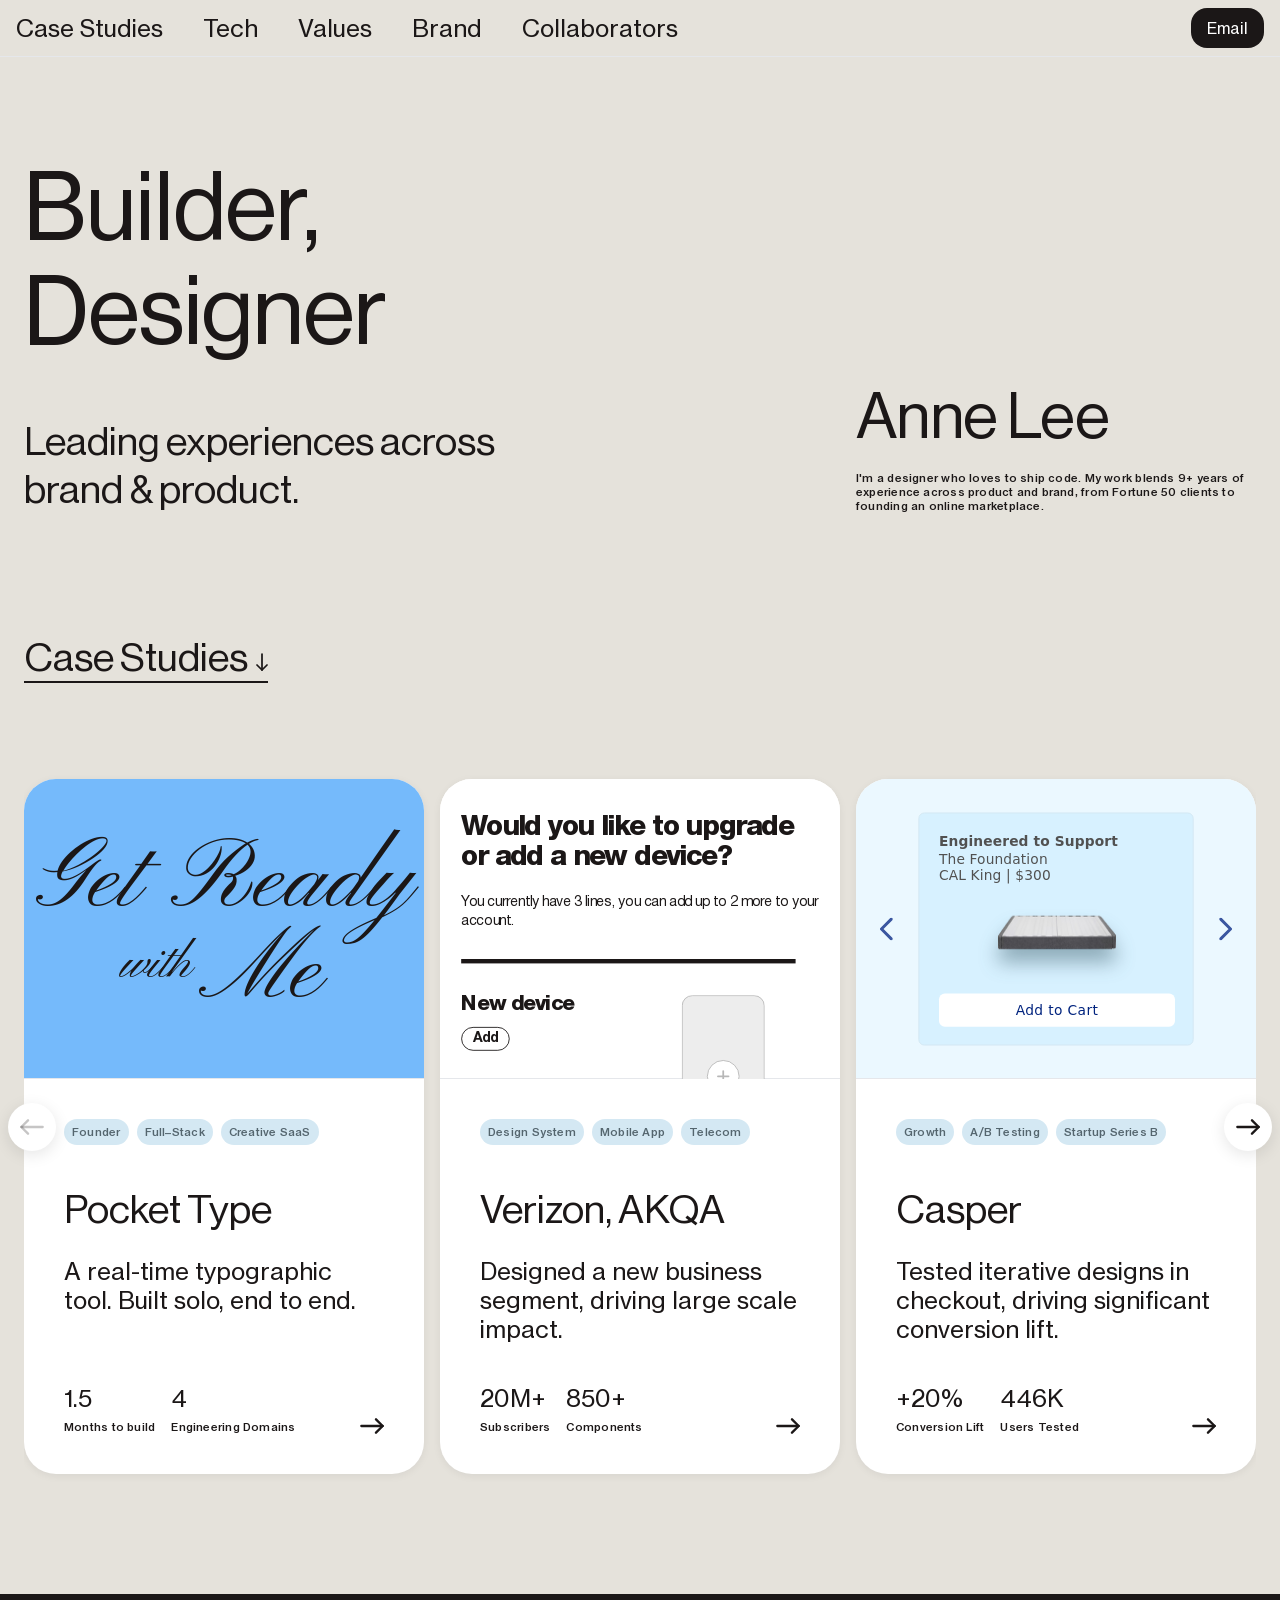
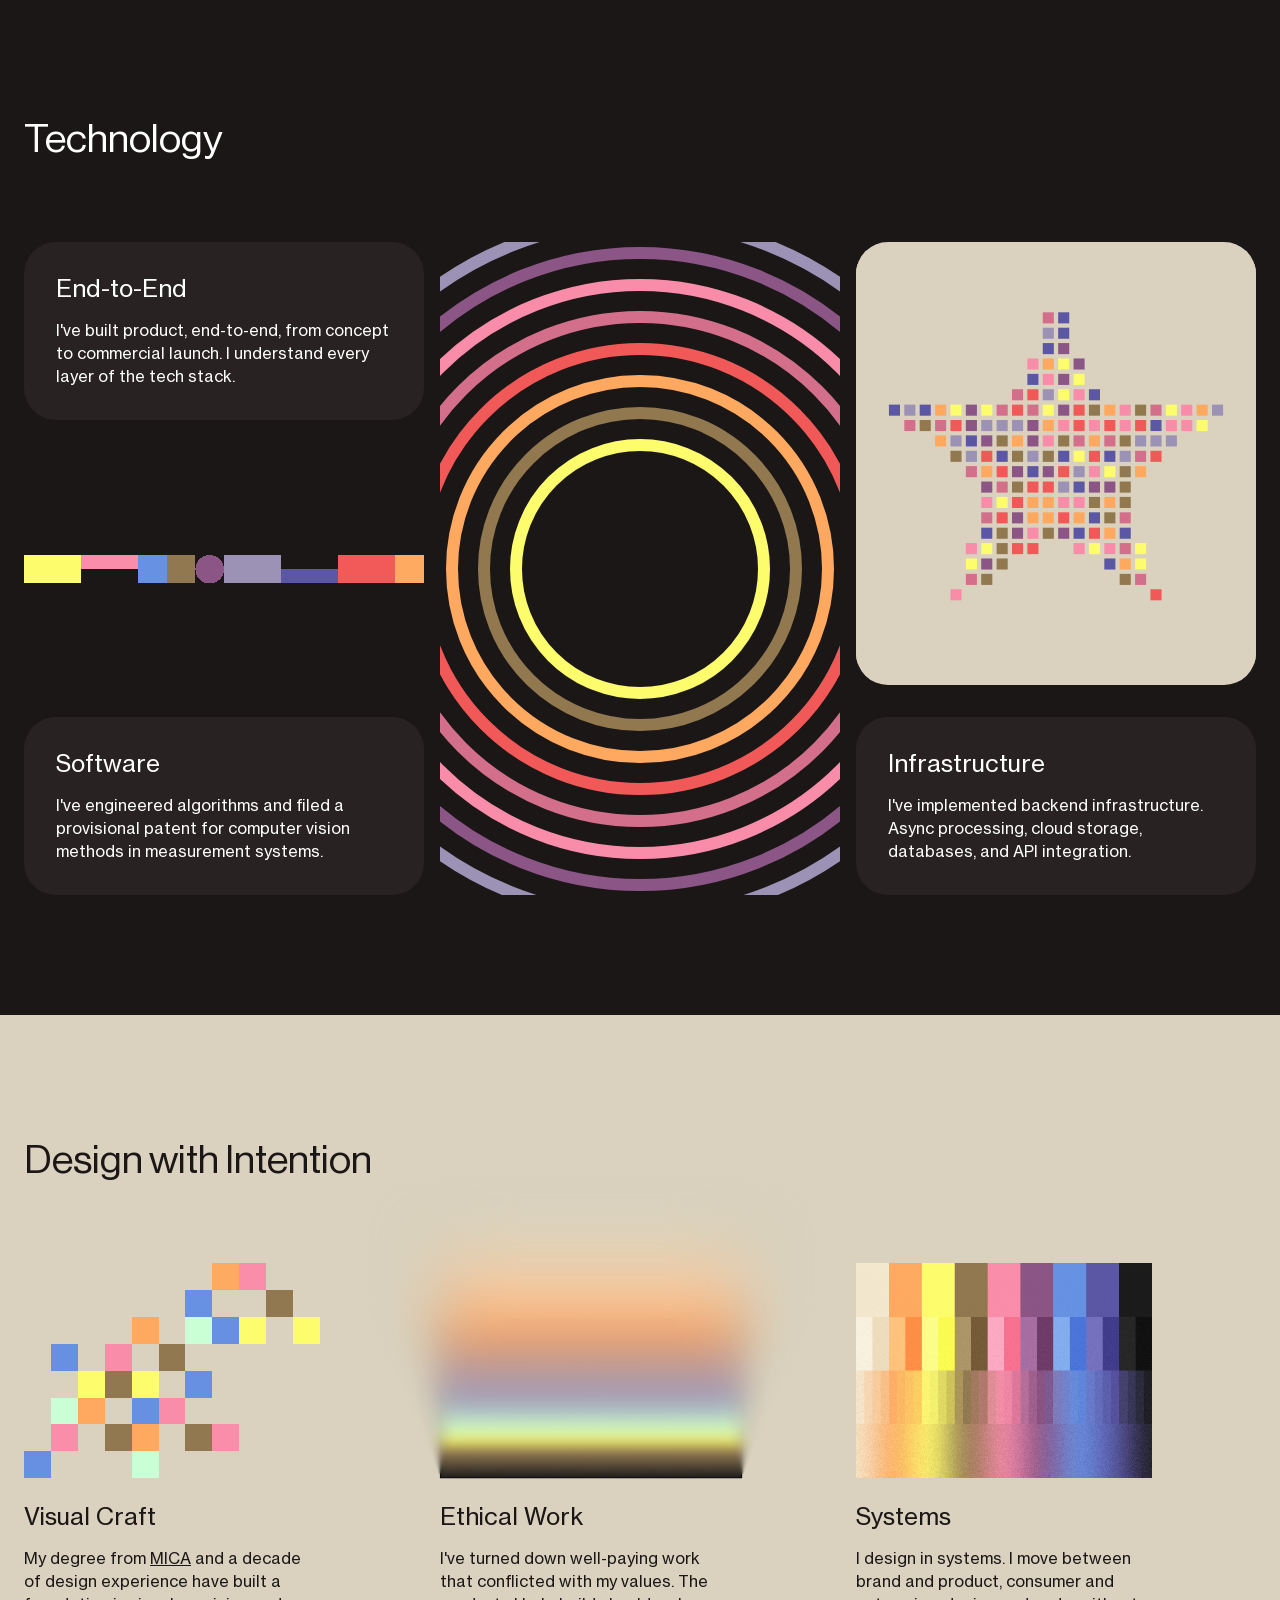
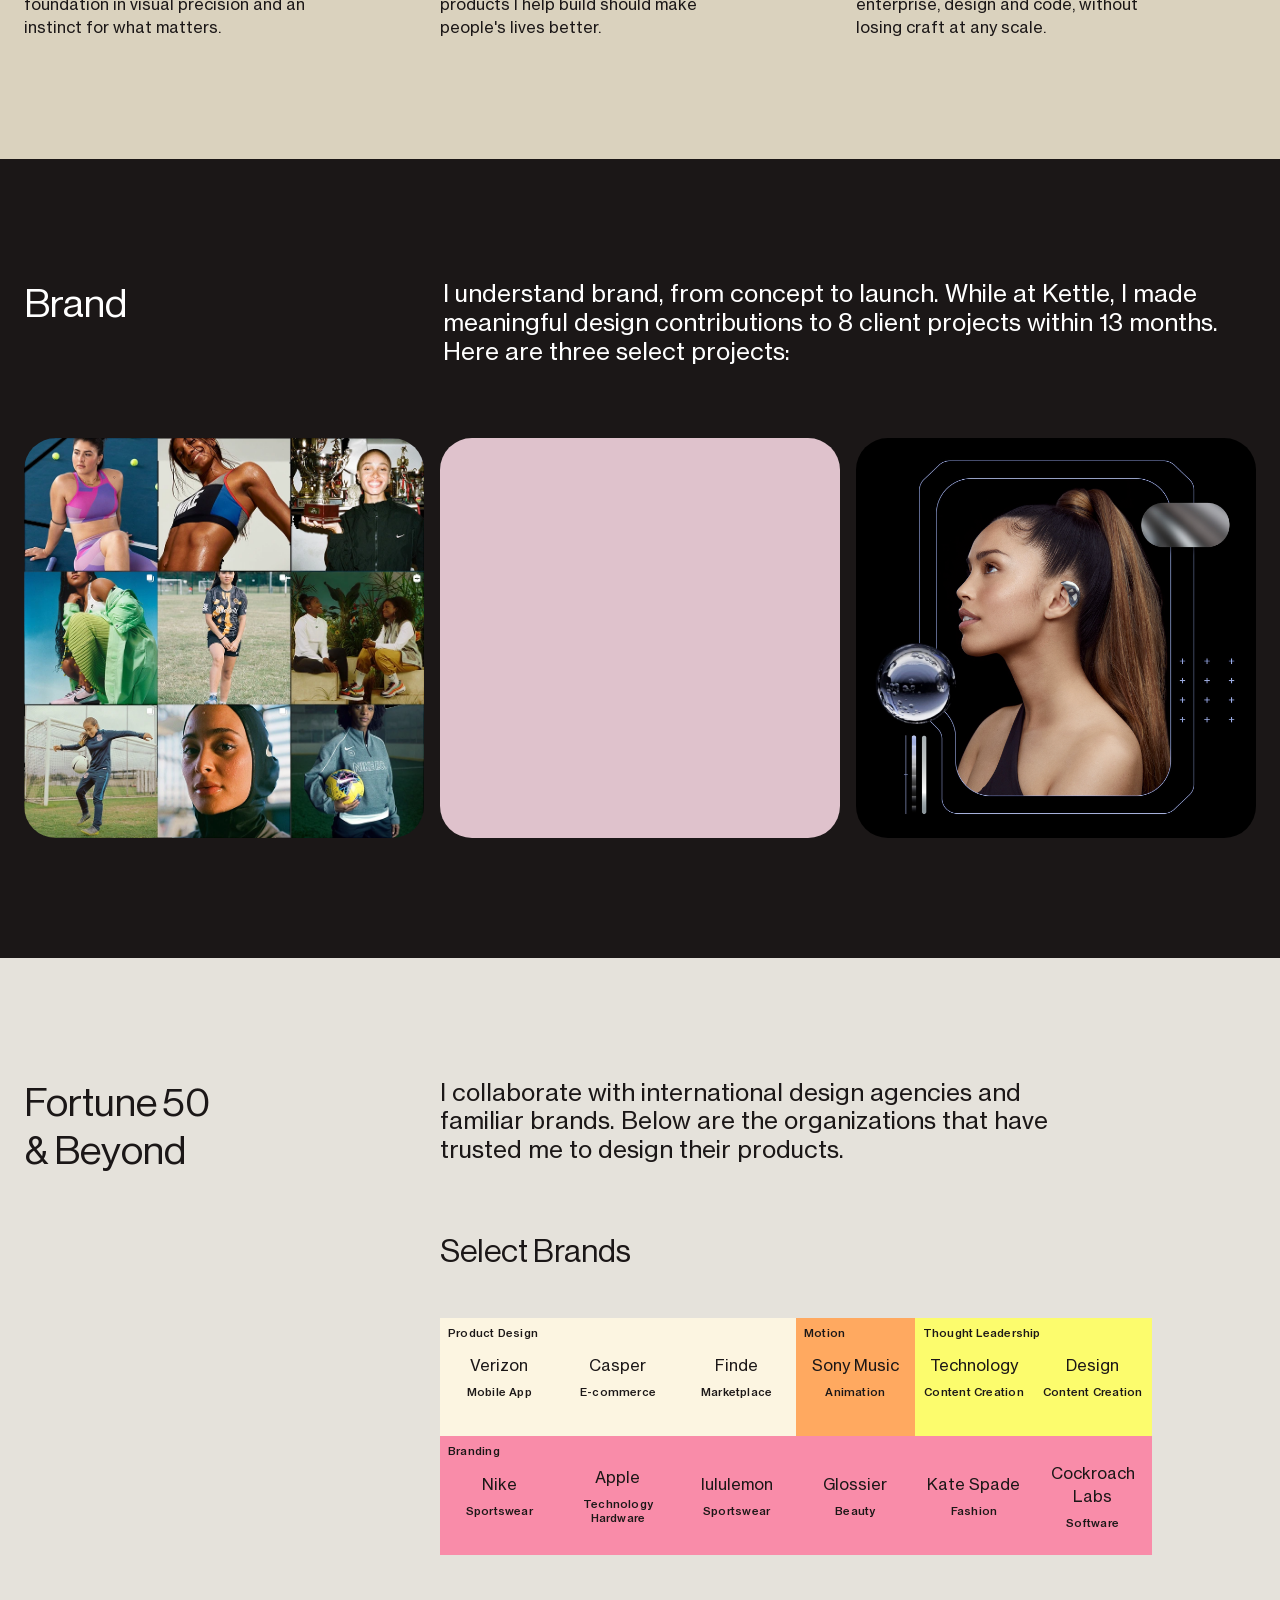
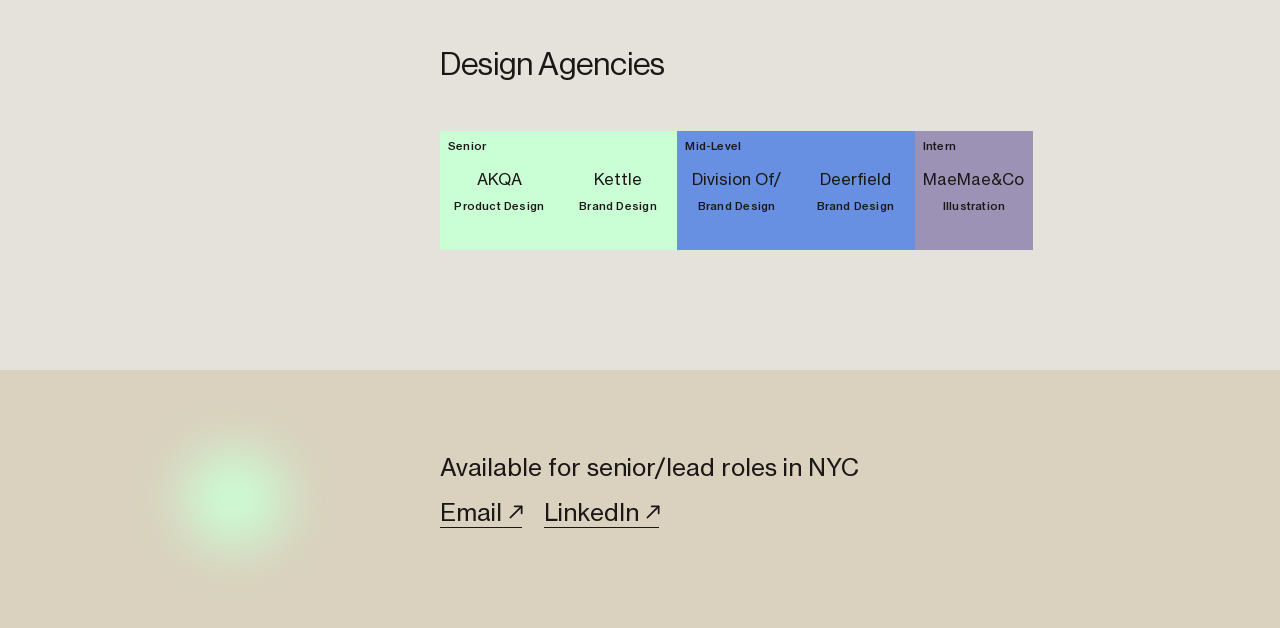
==== commit 142f06a1: "Update: Index copy, Pocket Type" ====
--- a/index.html
+++ b/index.html
@@ -72,8 +72,8 @@
               <div class="card-footer">
                 <div class="card-metrics">
                   <div class="metric">
-                    <span class="metric-value">Solo</span>
-                    <span class="metric-label">End–to–end</span>
+                    <span class="metric-value">1.5</span>
+                    <span class="metric-label">Months to build</span>
                   </div>
                   <div class="metric">
                     <span class="metric-value">4</span>
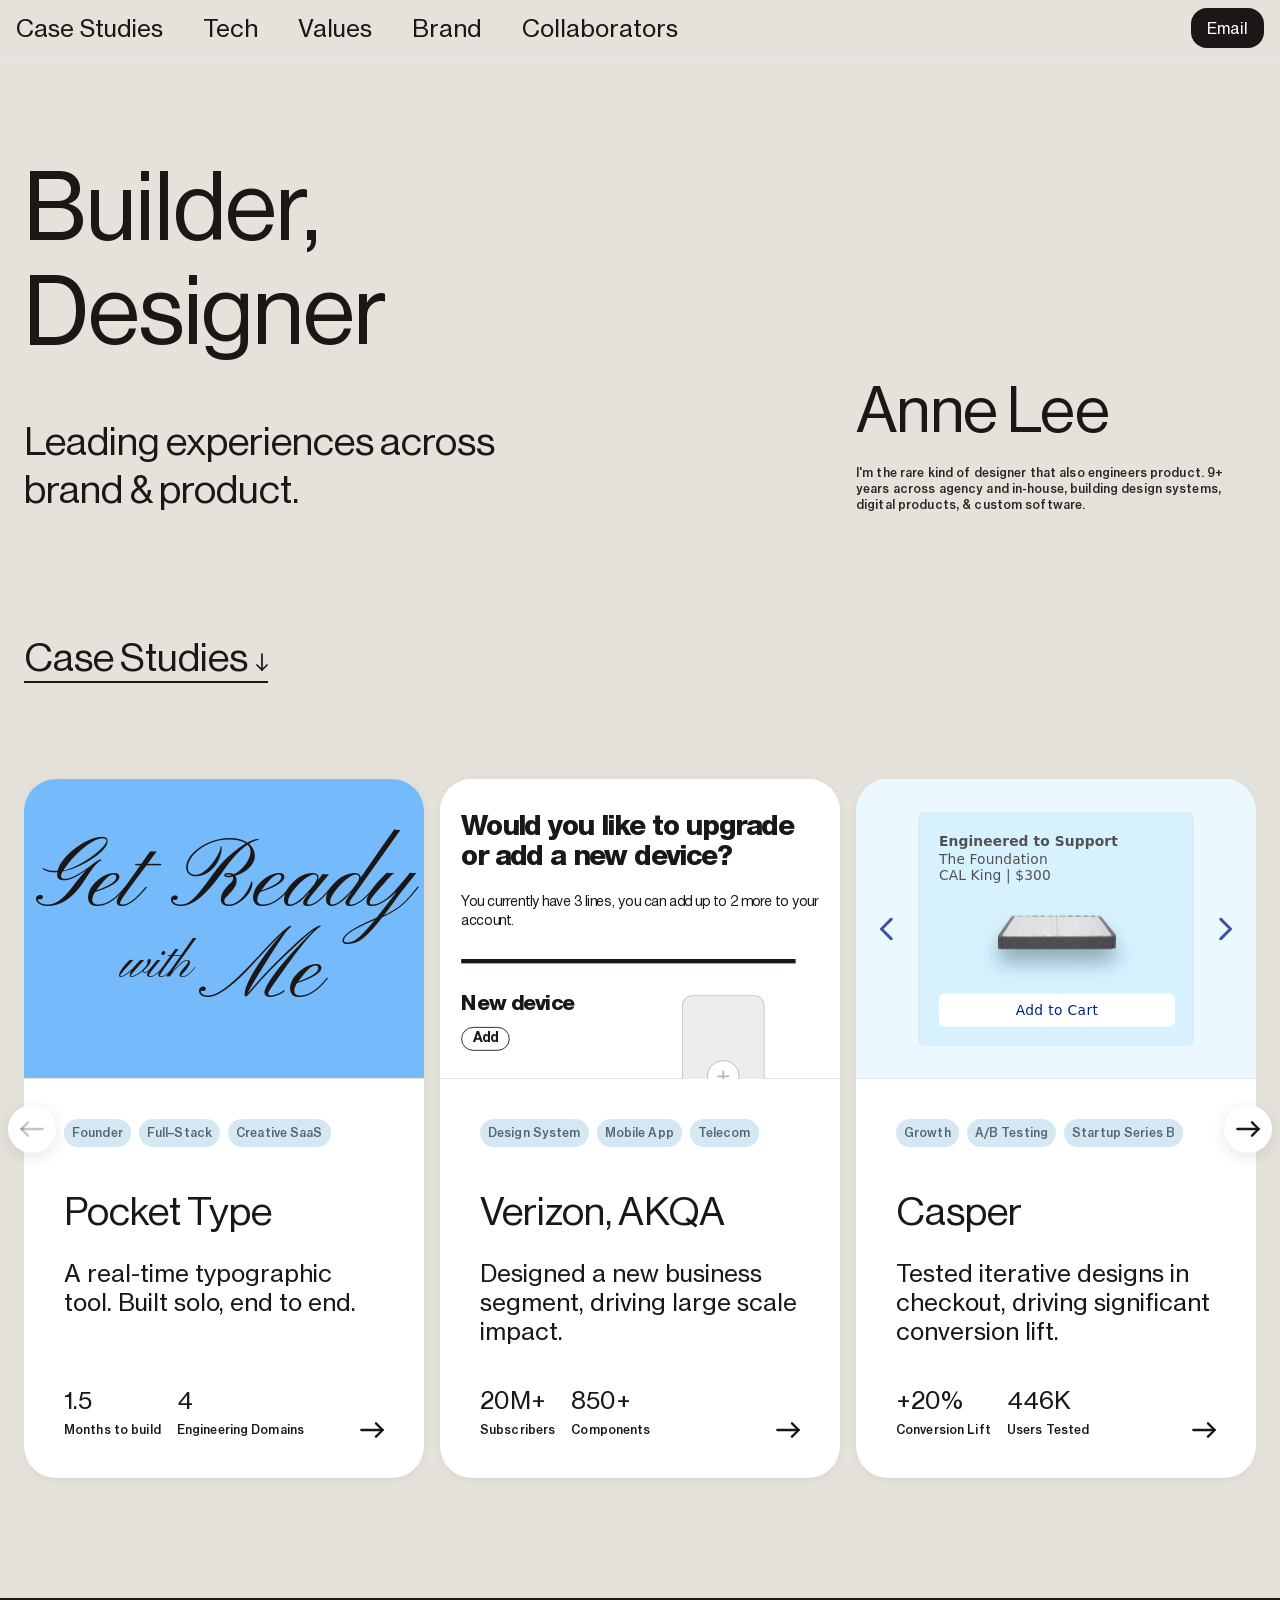
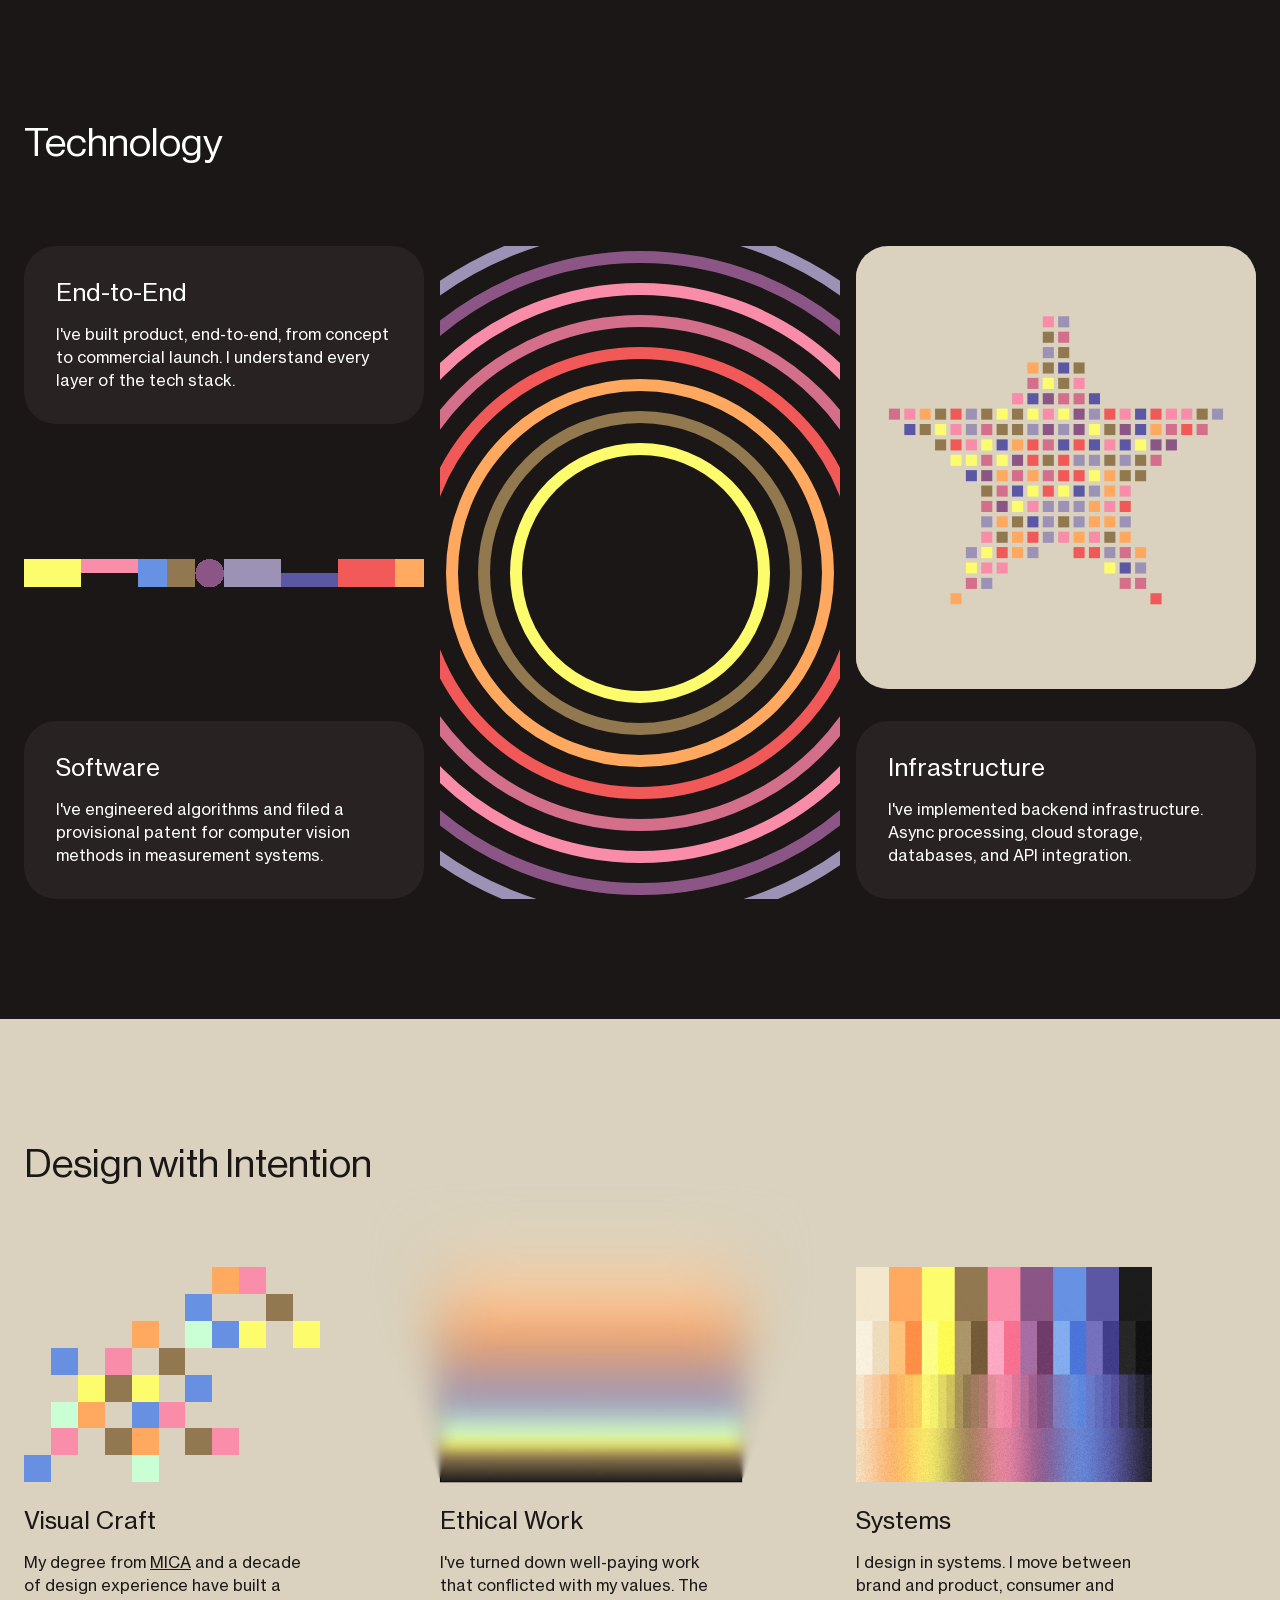
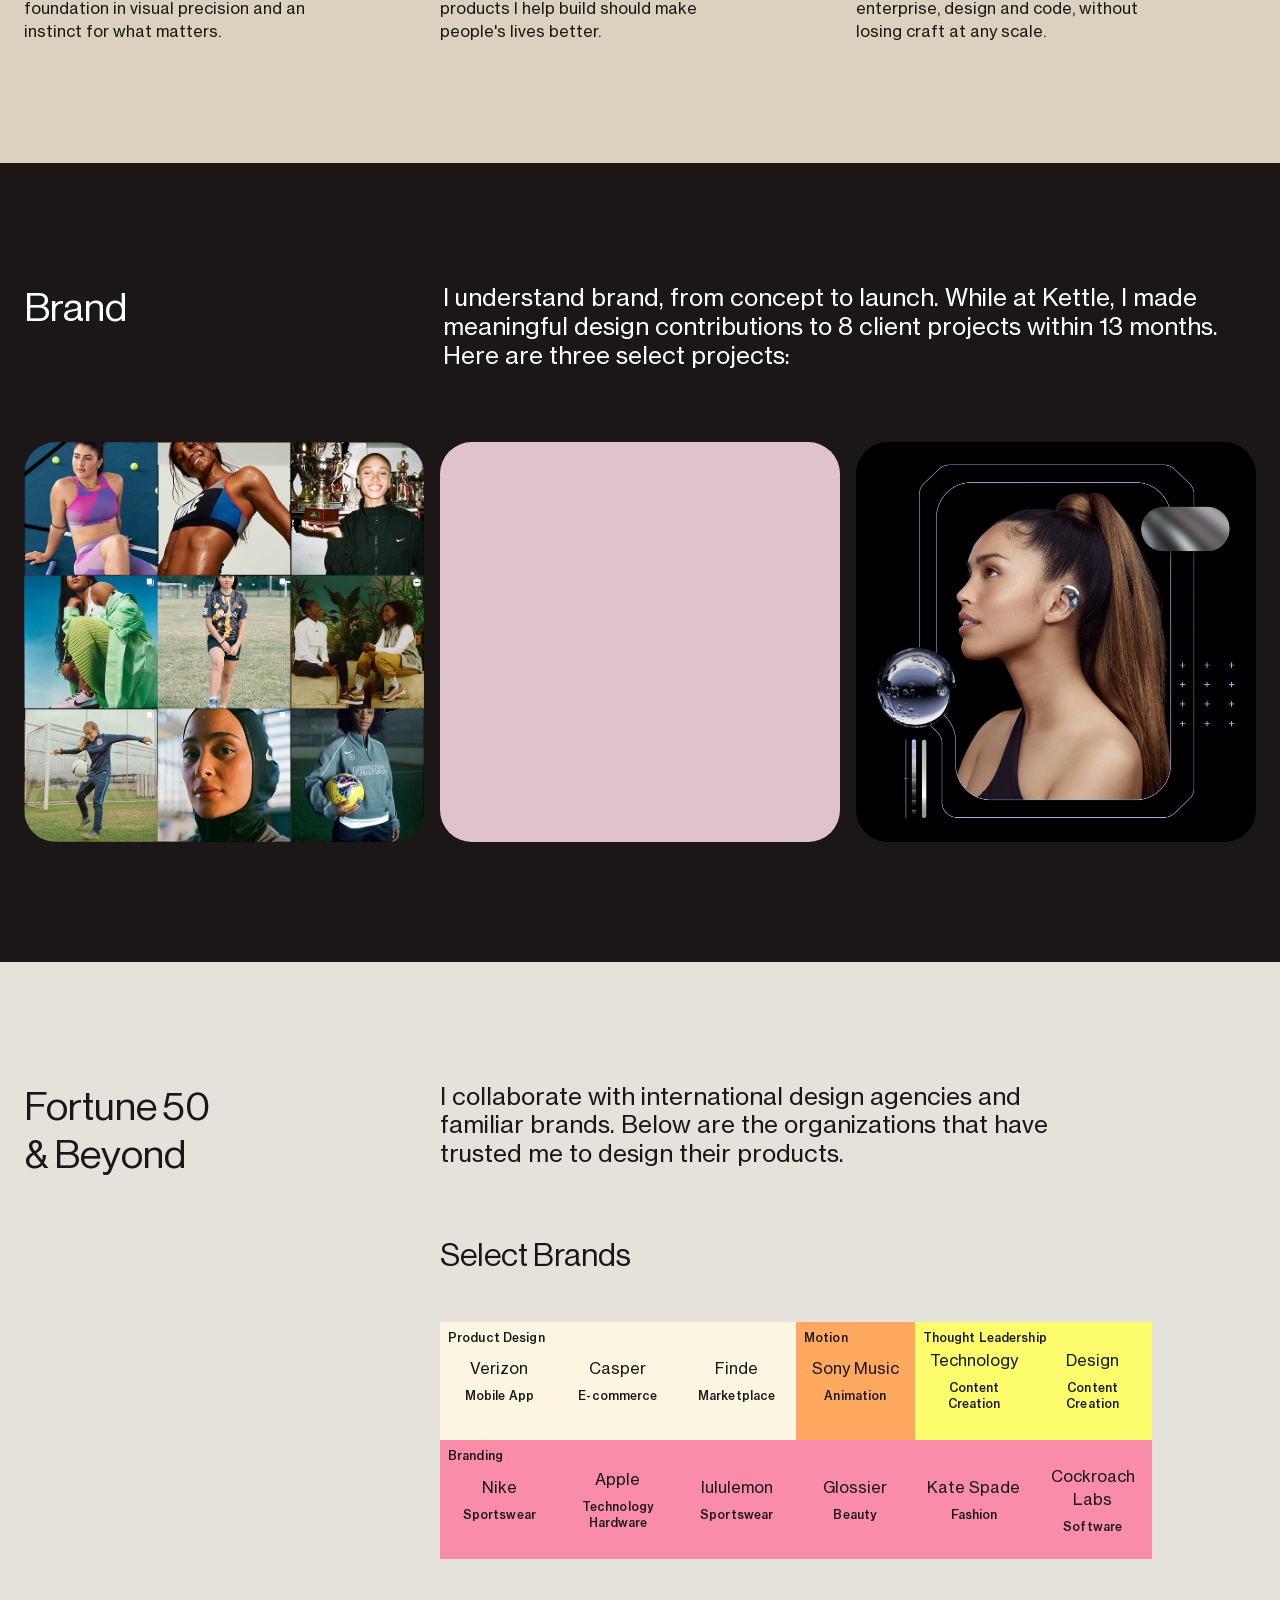
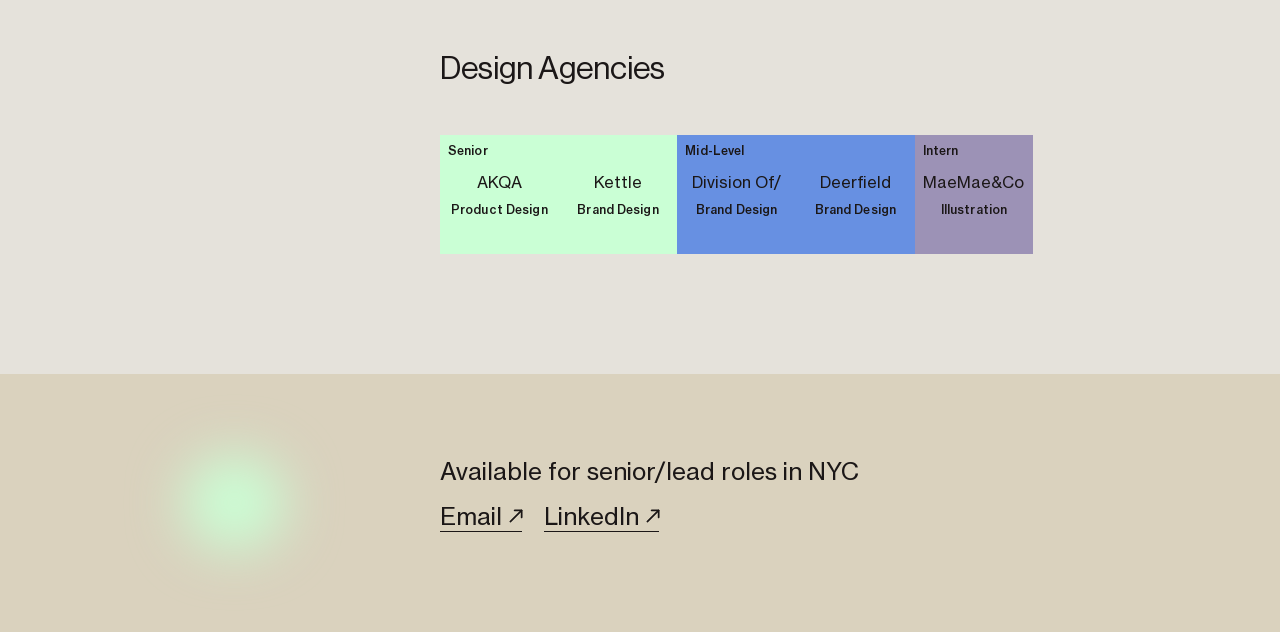
==== commit 50b76121: "Update: Index hero-bio" ====
--- a/index.html
+++ b/index.html
@@ -36,7 +36,7 @@
           </div>
           <div class="hero-right">
             <h2 class="hero-name">Anne Lee</h2>
-            <p class="hero-bio">I'm a designer who loves to ship code. My work blends 9+ years of experience across product and brand, from Fortune 50 clients to founding an online marketplace.</p>
+            <p class="hero-bio">I'm the rare kind of designer that also engineers product. 9+ years across agency and in-house, building design systems, digital products, & custom software.</p>
           </div>
           <a class="hero-cta" href="#case-studies"><span class="hero-cta-content">Case Studies <svg class="hero-cta-arrow" width="12" height="18" viewBox="0 0 12 18" fill="none" aria-hidden="true"><line x1="6" y1="1" x2="6" y2="17" stroke="currentColor" stroke-width="1.75" stroke-linecap="round"/><polyline points="1,12 6,17 11,12" stroke="currentColor" stroke-width="1.75" fill="none" stroke-linecap="round" stroke-linejoin="round"/></svg></span></a>
         </section>
--- a/styles.css
+++ b/styles.css
@@ -356,10 +356,10 @@
   --type-body-ls:     0.0em;
 
   /* Body Small — Neue Haas Text Pro 65 Medium */
-  --type-body-sm-size:   11px;
+  --type-body-sm-size:   12px;
   --type-body-sm-weight: 500;
-  --type-body-sm-lh:     14px;
-  --type-body-sm-ls:     0.02em;
+  --type-body-sm-lh:     16px;
+  --type-body-sm-ls:     0.01em;
 
   /* Single column width at each breakpoint — drives cs-progress-seg width.
      Formula: (viewport_or_max - 2×margin - (cols-1)×gutter) / cols
@@ -648,7 +648,7 @@
   font-weight: var(--type-body-sm-weight);
   line-height: var(--type-body-sm-lh);
   letter-spacing: var(--type-body-sm-ls);
-  color: #1b1717;
+  color: #2b2424;
   margin: 0;
 }
 
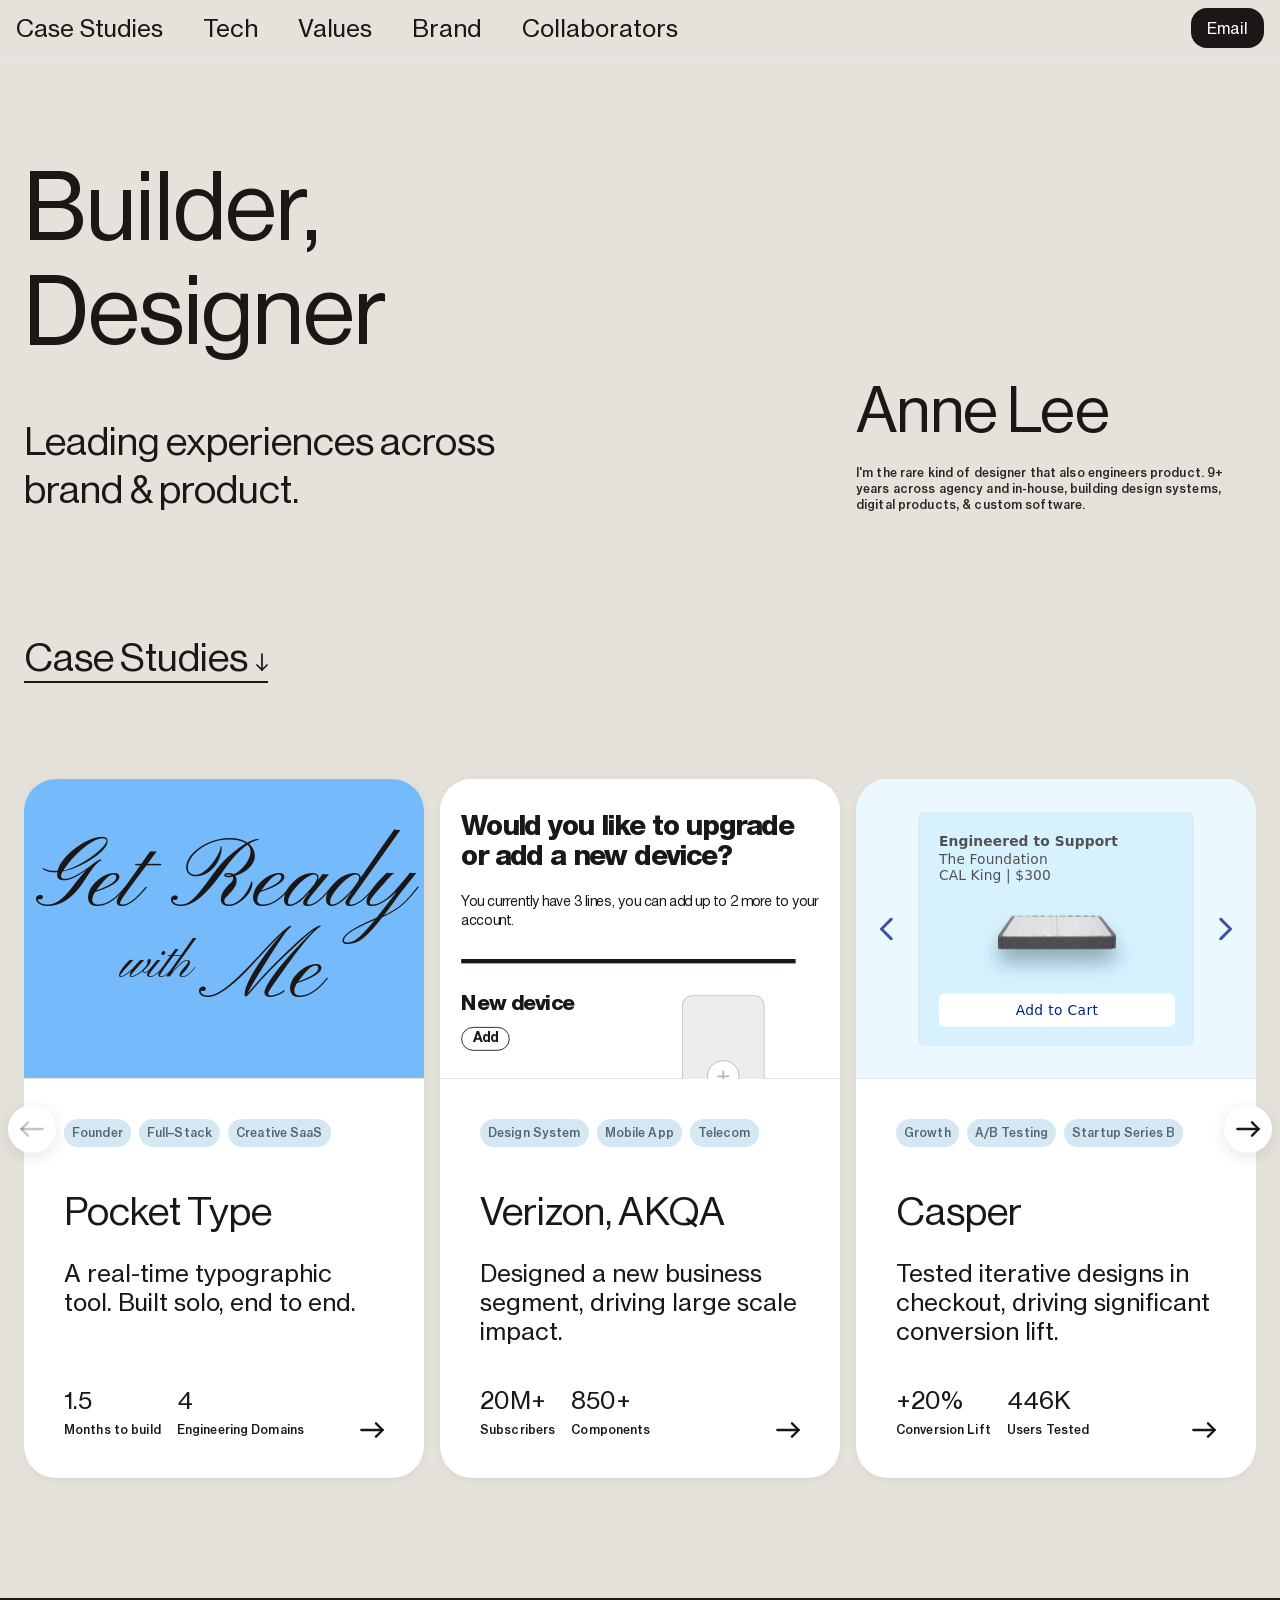
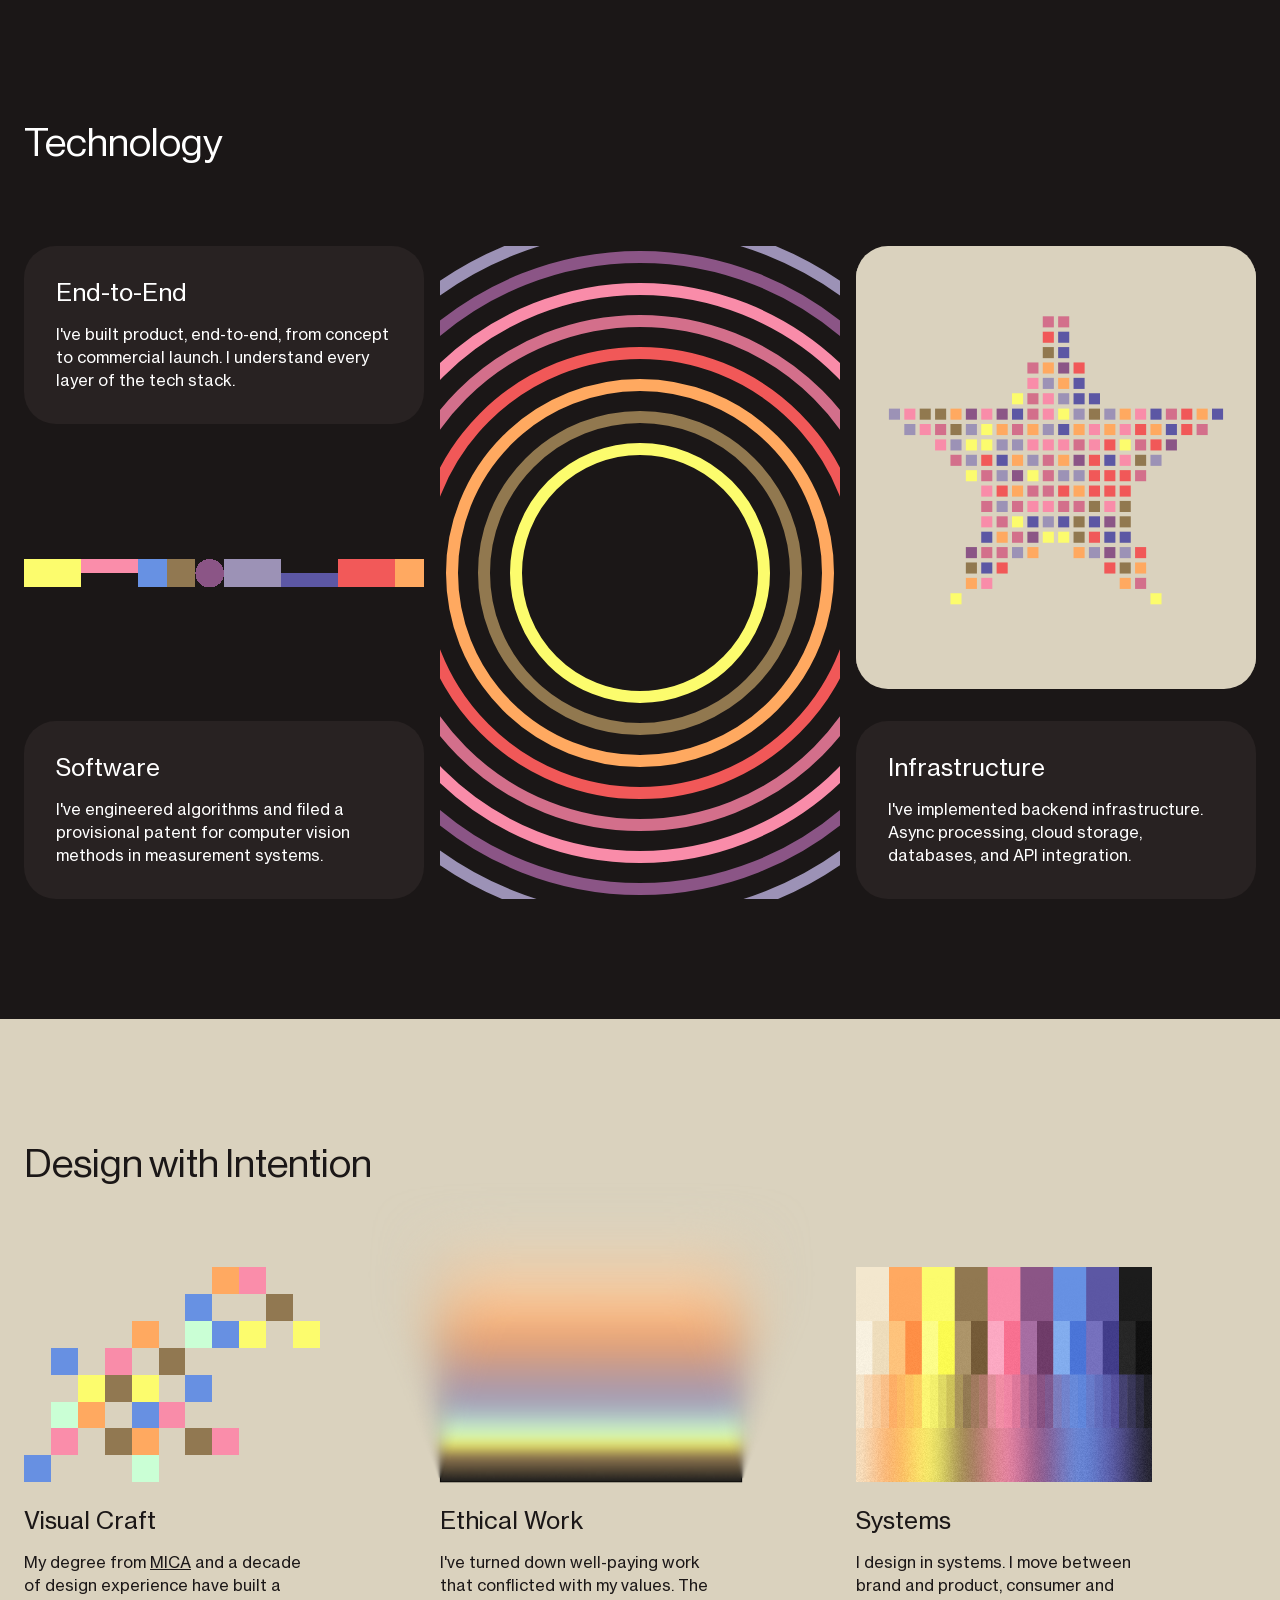
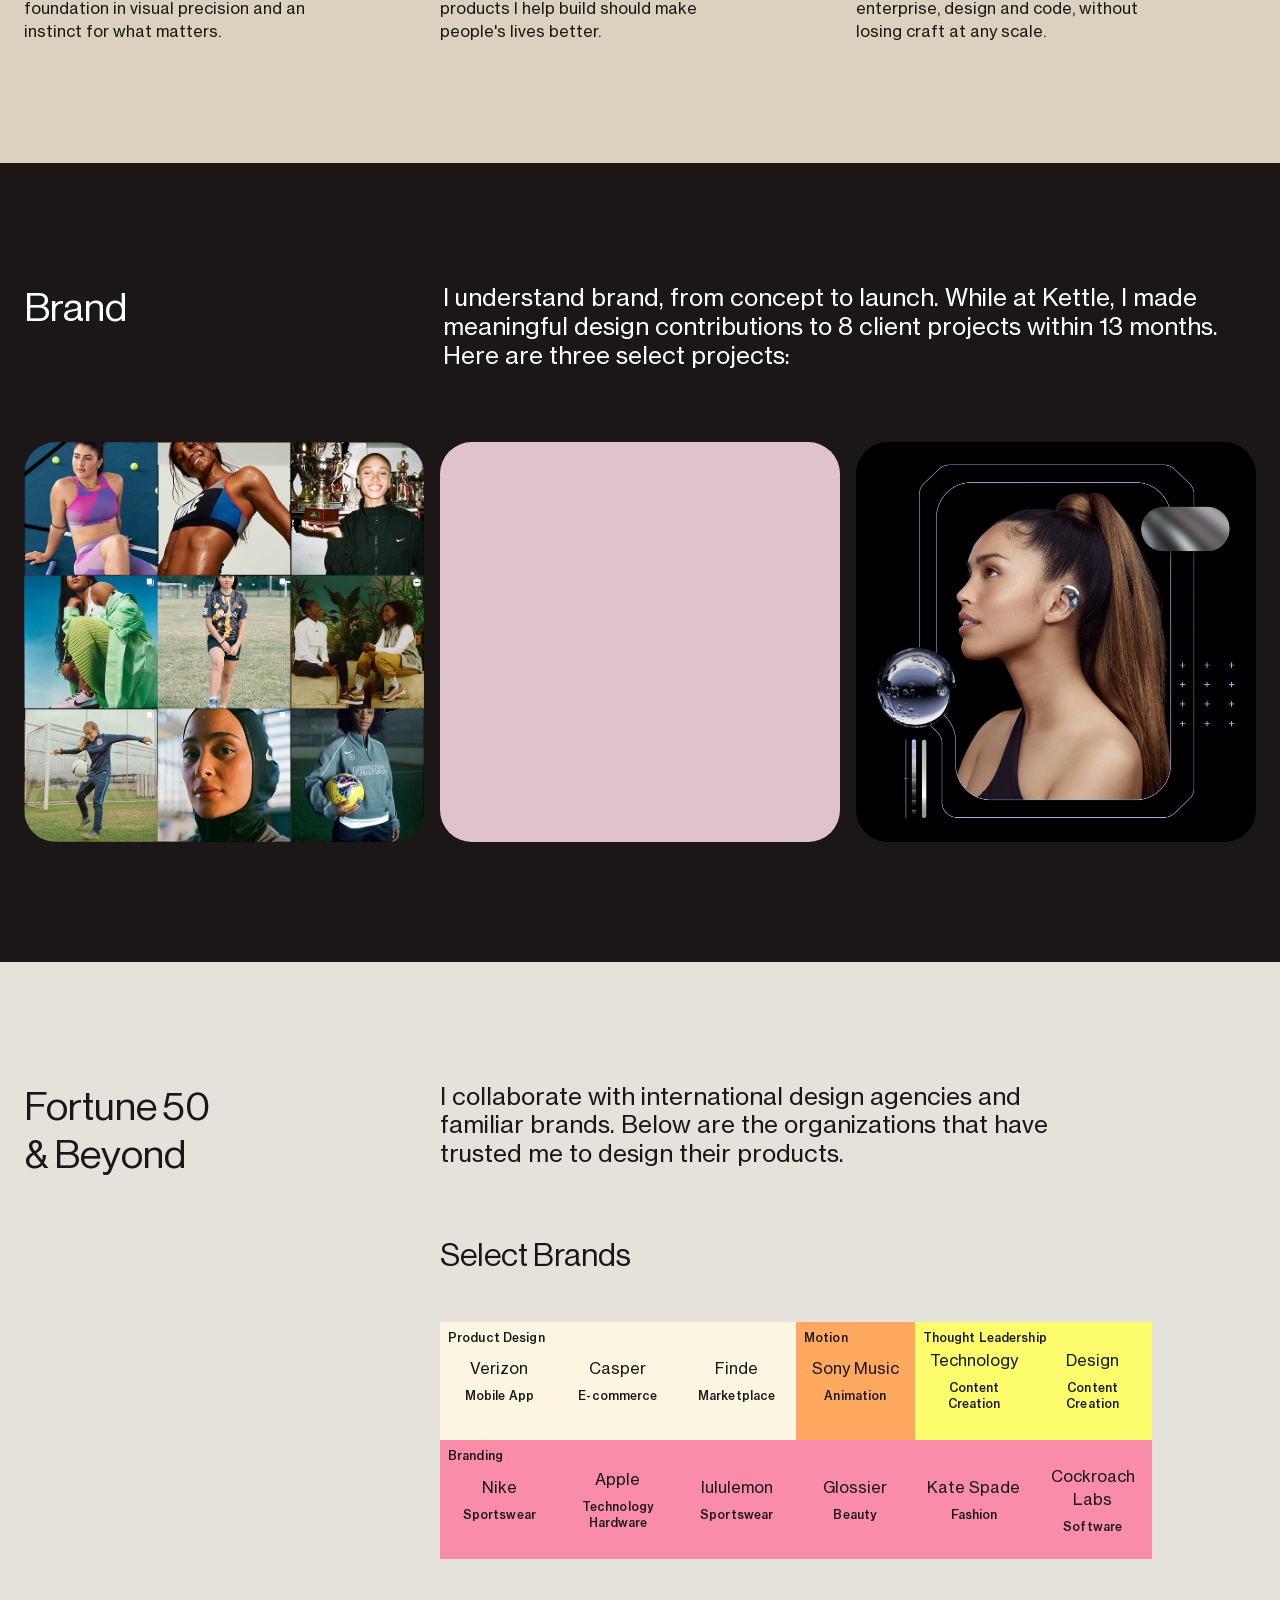
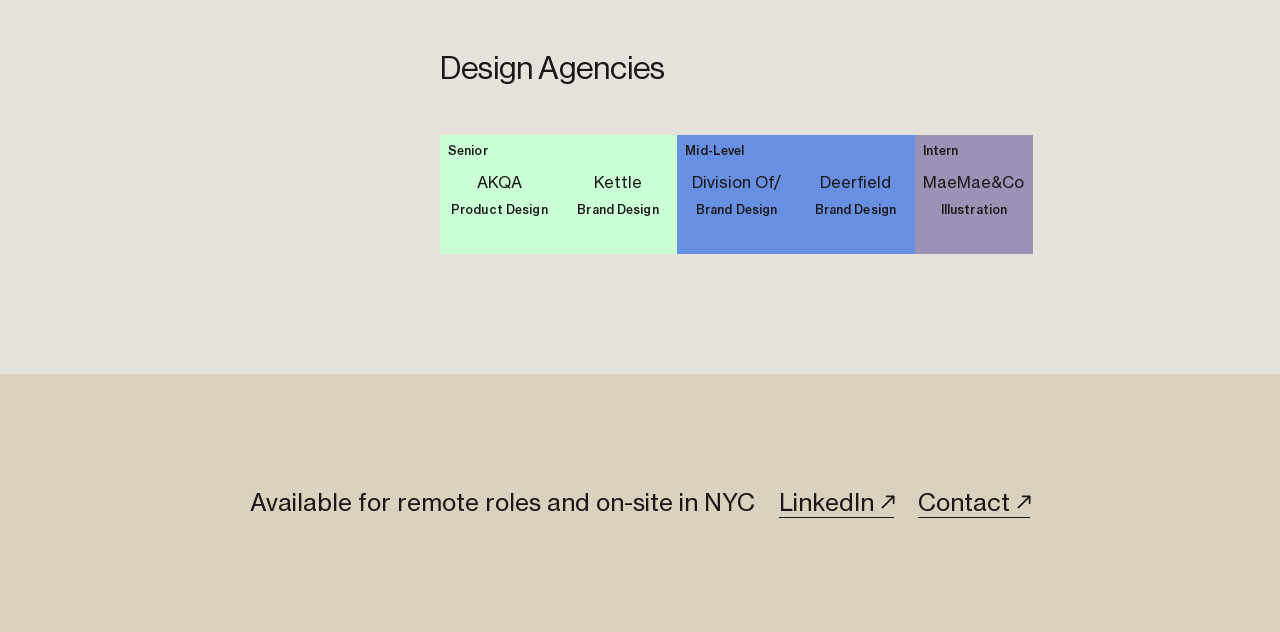
==== commit 2d2fff7e: "Update: Footer content" ====
--- a/index.html
+++ b/index.html
@@ -578,12 +578,11 @@
   <footer>
     <div class="page-shell">
       <div class="footer-inner">
-        <div class="footer-blob"></div>
-        <p class="footer-tagline">Available for senior/lead roles in NYC
-          <br>
-          <a href="mailto:anne@anneleedesigns.com" style="margin-right: var(--space-2); margin-bottom: var(--space-2); margin-top: var(--space-2);">Email
+        <p class="footer-tagline">
+          <p class="footer-tagline">Available for remote roles and on-site in NYC
+          <a href="https://www.linkedin.com/in/anneleedesigns/" target="_blank" rel="noopener noreferrer">LinkedIn
           <svg class="hero-cta-arrow" width="12" height="18" viewBox="0 0 12 18" fill="none" aria-hidden="true"><line x1="6" y1="1" x2="6" y2="17" stroke="currentColor" stroke-width="1.75" stroke-linecap="round"></line><polyline points="1,12 6,17 11,12" stroke="currentColor" stroke-width="1.75" fill="none" stroke-linecap="round" stroke-linejoin="round"></polyline></svg>          </a>
-          <a href="https://www.linkedin.com/in/anneleedesigns/" target="_blank" rel="noopener noreferrer">LinkedIn
+          <a href="mailto:anne@anneleedesigns.com">Contact
           <svg class="hero-cta-arrow" width="12" height="18" viewBox="0 0 12 18" fill="none" aria-hidden="true"><line x1="6" y1="1" x2="6" y2="17" stroke="currentColor" stroke-width="1.75" stroke-linecap="round"></line><polyline points="1,12 6,17 11,12" stroke="currentColor" stroke-width="1.75" fill="none" stroke-linecap="round" stroke-linejoin="round"></polyline></svg>          </a>
         </p>
       </div>
--- a/styles.css
+++ b/styles.css
@@ -1741,32 +1741,24 @@
 }
 
 .footer-inner {
-  display: grid;
-  grid-template-columns: repeat(12, minmax(0, 1fr));
-  column-gap: var(--space-2);
+  display: flex;
+  justify-content: center;
   align-items: center;
   min-height: 258px;
 }
 
-.footer-blob {
-  grid-column: 1 / span 3;
-  justify-self: end;
-  width: 101px;
-  height: 93px;
-  border-radius: 50%;
-  background: #caffd5;
-  filter: blur(27px);
-  flex-shrink: 0;
-}
-
 .footer-tagline {
-  grid-column: 5 / span 7;
+  display: flex;
+  flex-wrap: wrap;
+  justify-content: center;
+  gap: var(--space-2) var(--space-3);
   font-family: var(--font-text);
   font-size: var(--type-title-s-size);
   font-weight: var(--type-title-s-weight);
   line-height: var(--type-title-s-lh);
   letter-spacing: var(--type-title-s-ls);
   color: #1b1717;
+  text-align: center;
   margin: 0;
 }
 
@@ -1788,29 +1780,6 @@
 
 .footer-tagline a:hover .hero-cta-arrow {
   transform: translateX(3px) translateY(-3px) rotate(-135deg);
-}
-
-@media (max-width: 1439px) {
-  .footer-inner {
-    grid-template-columns: repeat(9, minmax(0, 1fr));
-  }
-
-  .footer-blob {
-    grid-column: 1 / span 2;
-  }
-
-  .footer-tagline {
-    grid-column: 4 / span 4;
-  }
-}
-
-@media (max-width: 500px) {
-  .footer-inner {
-    grid-template-columns: repeat(6, minmax(0, 1fr));
-  }
-  .footer-tagline {
-    grid-column: 3 / span 4;
-  }
 }
 
 /* Page structure + 12-col grid (24px margin / 16px gutter) */
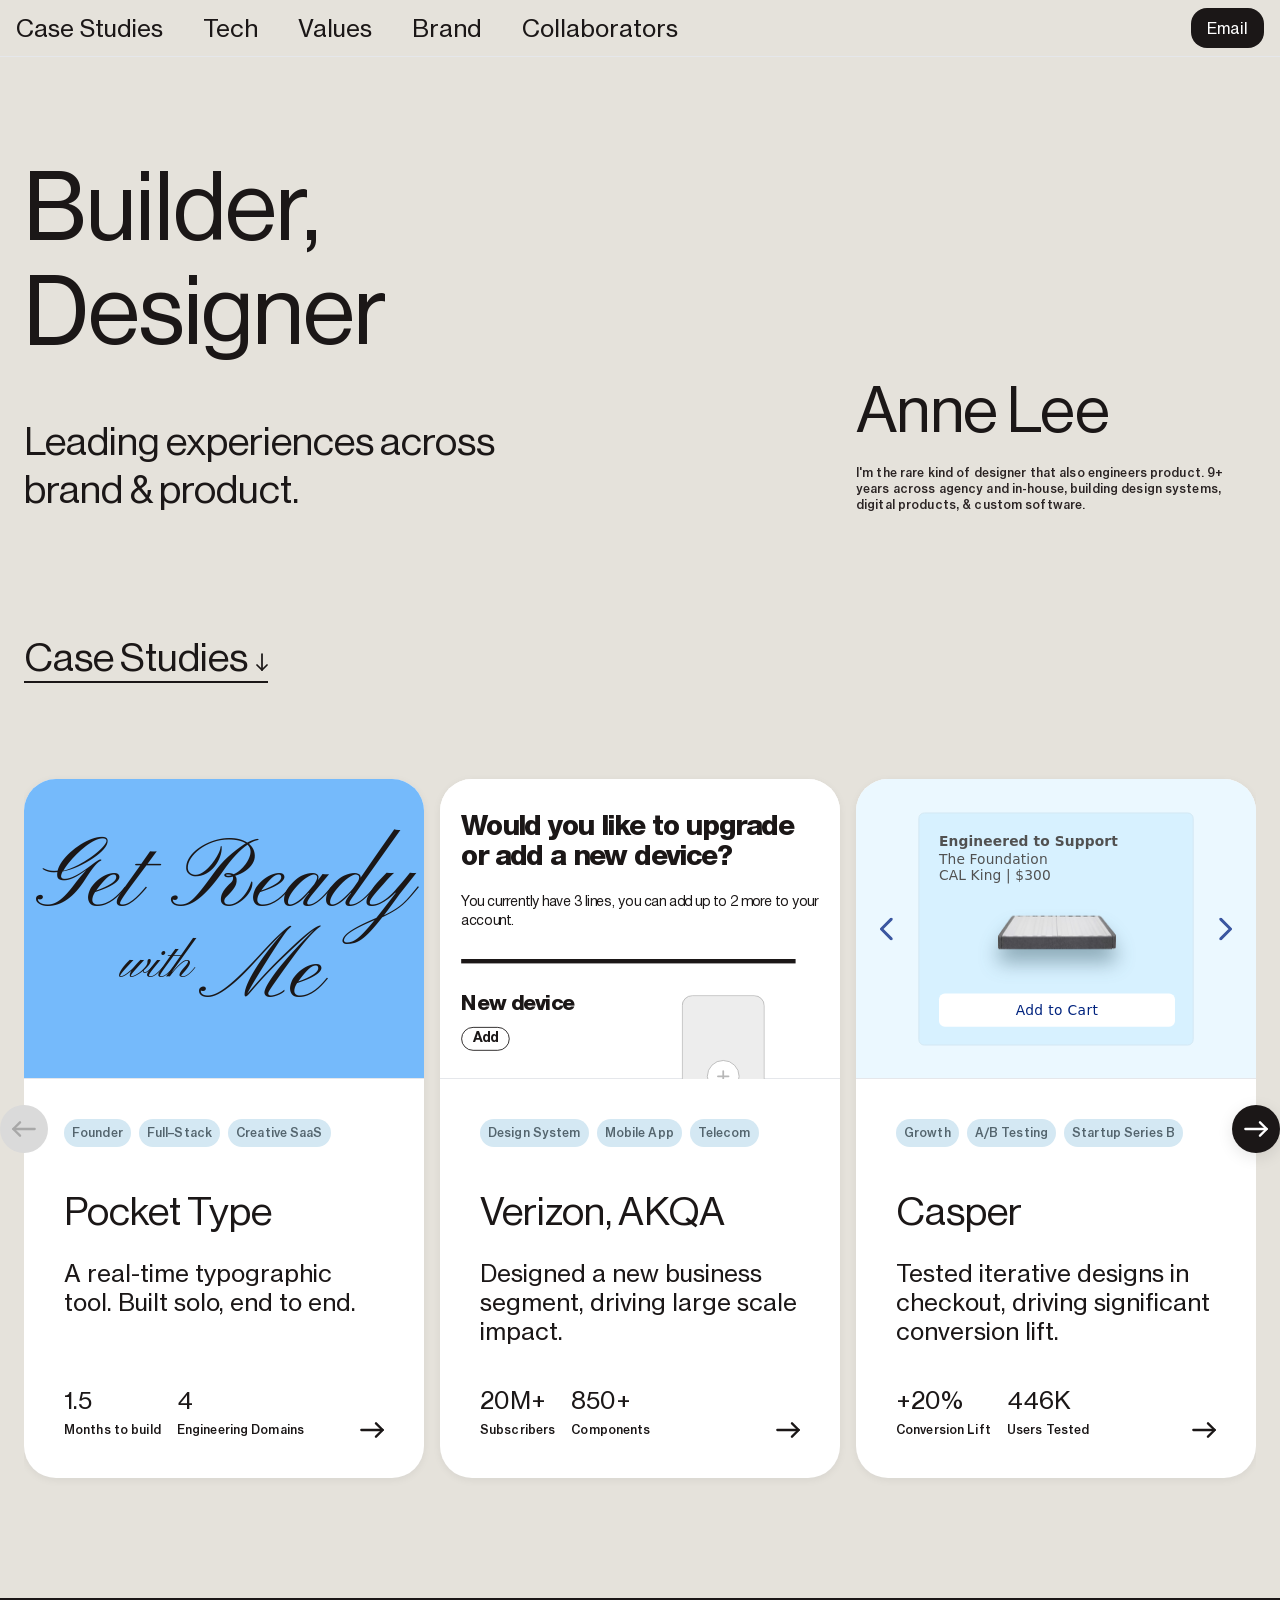
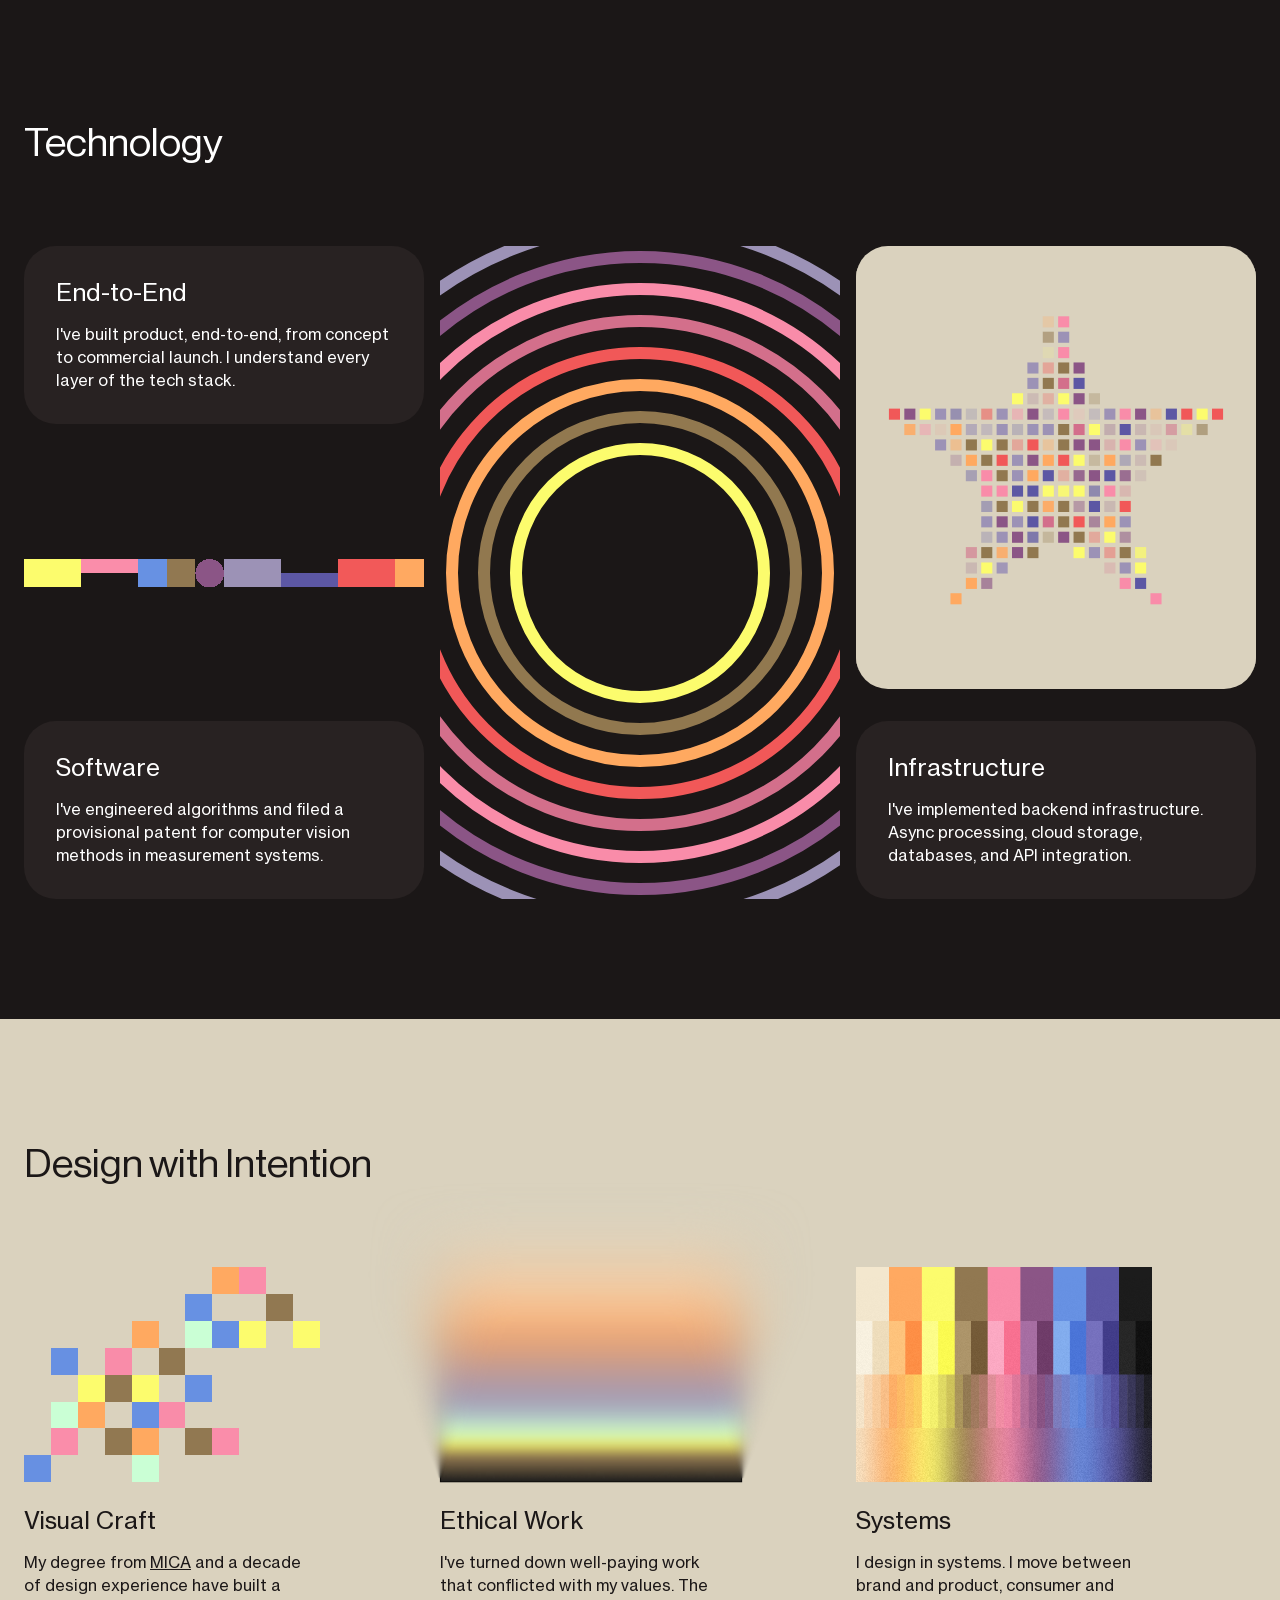
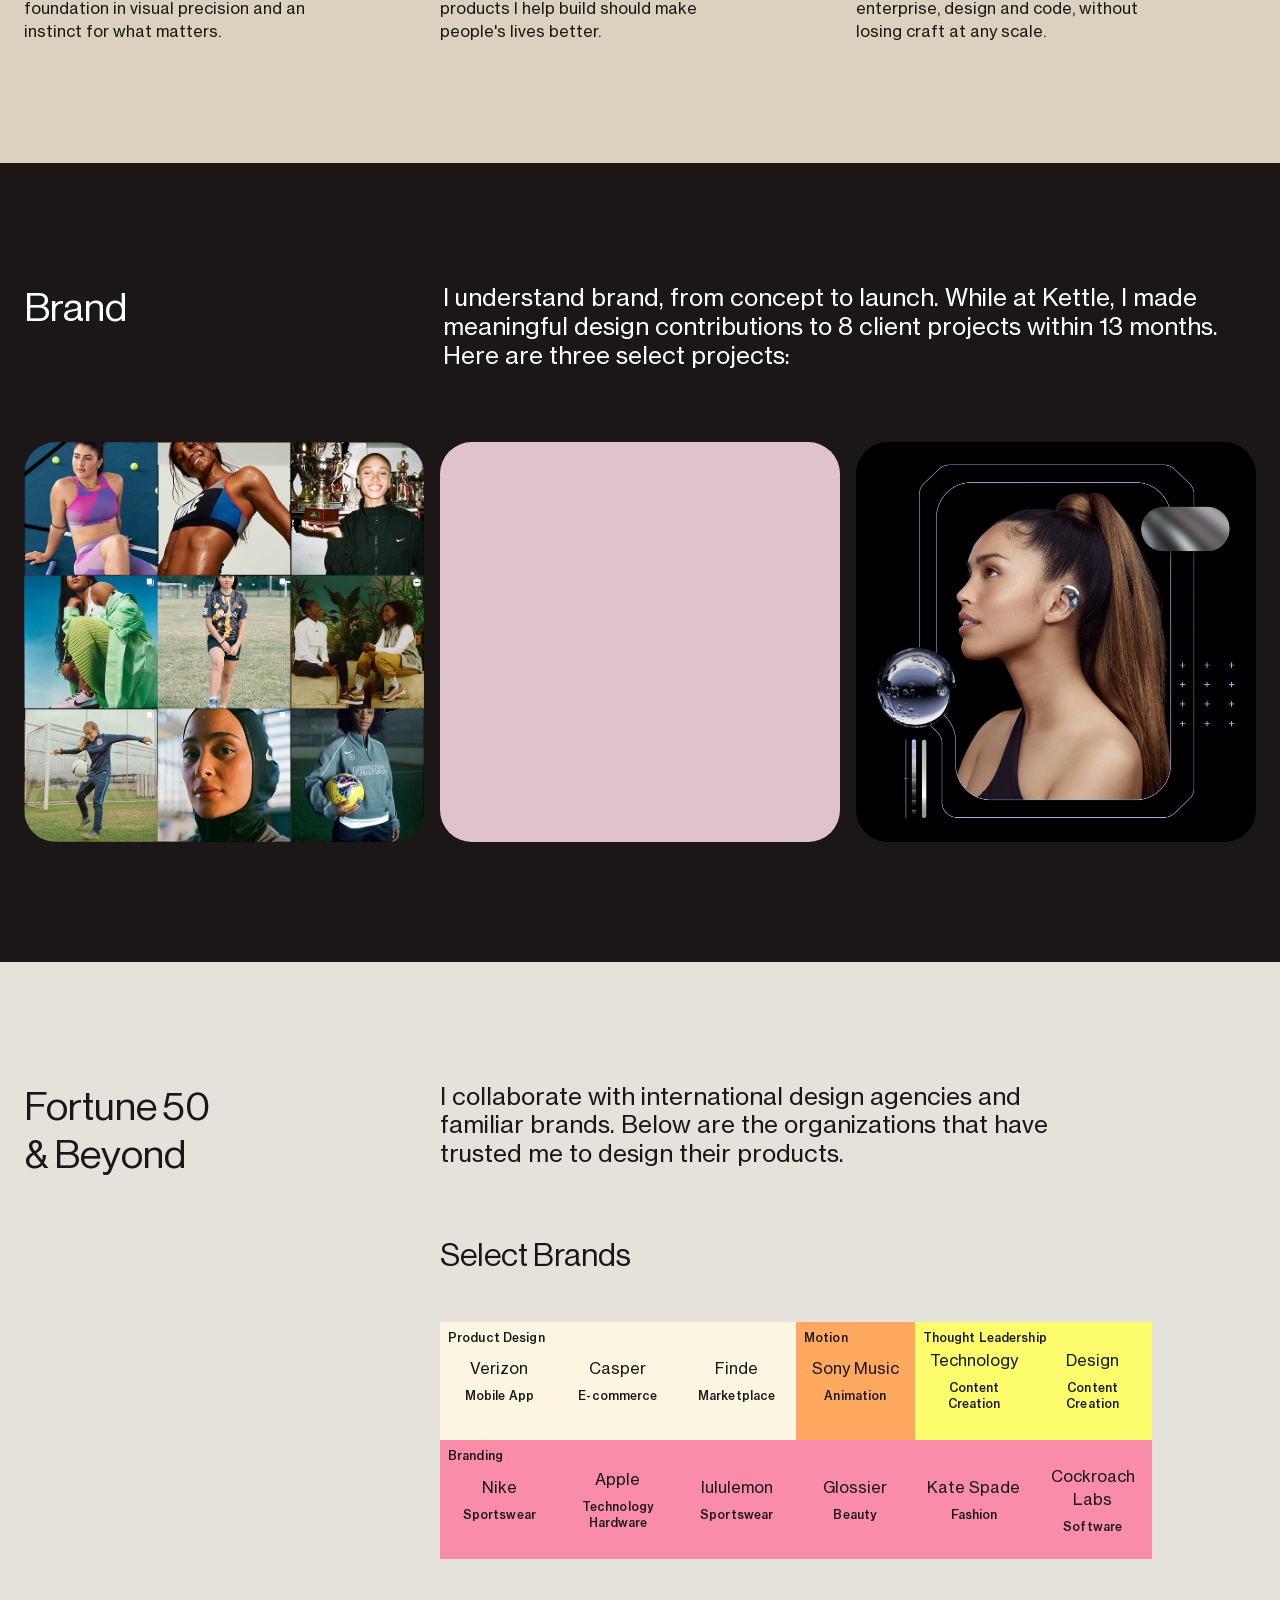
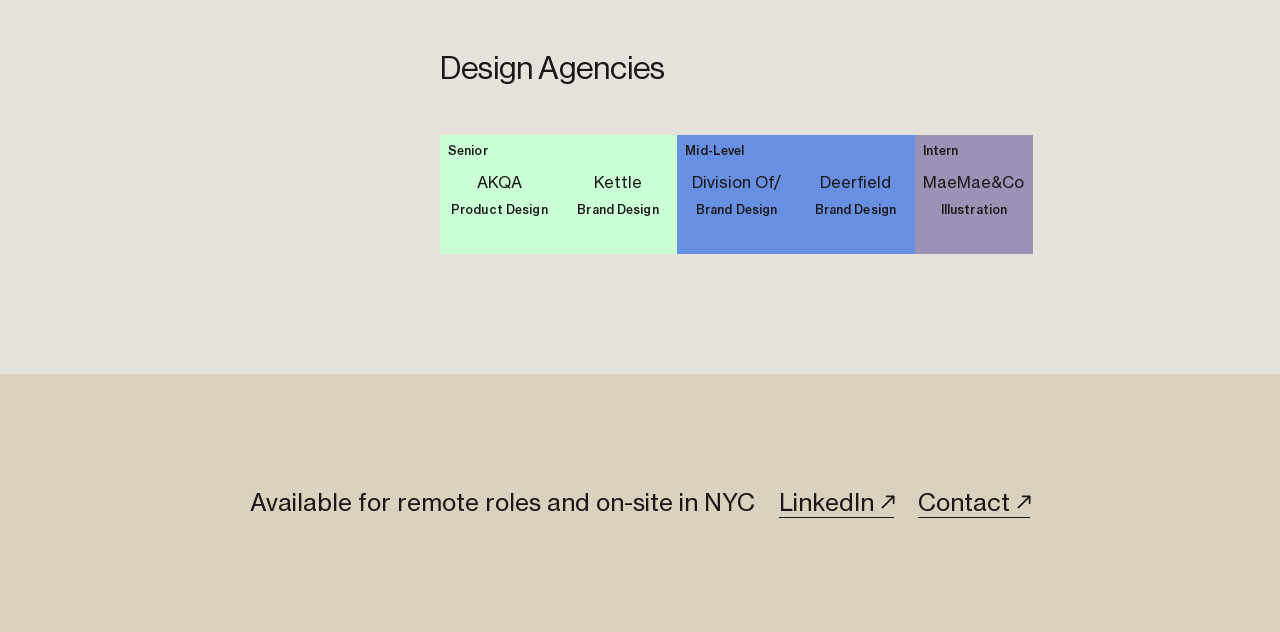
==== commit 1dfc10e8: "Add: AI Google Poster Series" ====
--- a/index.html
+++ b/index.html
@@ -178,6 +178,39 @@
                   <div class="metric">
                     <span class="metric-value">446K</span>
                     <span class="metric-label">Users Tested</span>
+                  </div>
+                </div>
+                <svg class="card-arrow" width="24" height="16" viewBox="0 0 18 12" fill="none" aria-hidden="true"><line x1="1" y1="6" x2="17" y2="6" stroke="currentColor" stroke-width="1.75" stroke-linecap="round"/><polyline points="12,1 17,6 12,11" stroke="currentColor" stroke-width="1.75" fill="none" stroke-linecap="round" stroke-linejoin="round"/></svg>
+              </div>
+            </div>
+          </article>
+          <article class="case-study-card">
+            <a href="google-posters.html" class="card-link" aria-label="View AI Poster Series case study"></a>
+            <div class="card-image posters-card-image" style="background:#c6c7cc;">
+              <div class="posters-scaler">
+                <img class="posters-thumb posters-thumb--back" src="img/google-posters/4-Besley%20-%20Combo.png" alt="" aria-hidden="true">
+                <img class="posters-thumb posters-thumb--front" src="img/google-posters/6-Inter%20-%20Combo.png" alt="" aria-hidden="true">
+              </div>
+            </div>
+            <div class="card-body">
+              <div class="card-tags">
+                <span class="tag">AI</span>
+                <span class="tag">Design System</span>
+                <span class="tag">Type Design</span>
+              </div>
+              <div class="card-text">
+                <h3 class="card-title">AI Poster Series</h3>
+                <p class="card-description">Architected a design system to generate type specimen posters.</p>
+              </div>
+              <div class="card-footer">
+                <div class="card-metrics">
+                  <div class="metric">
+                    <span class="metric-value">2</span>
+                    <span class="metric-label">Days to build</span>
+                  </div>
+                  <div class="metric">
+                    <span class="metric-value">16</span>
+                    <span class="metric-label">Posters Generated</span>
                   </div>
                 </div>
                 <svg class="card-arrow" width="24" height="16" viewBox="0 0 18 12" fill="none" aria-hidden="true"><line x1="1" y1="6" x2="17" y2="6" stroke="currentColor" stroke-width="1.75" stroke-linecap="round"/><polyline points="12,1 17,6 12,11" stroke="currentColor" stroke-width="1.75" fill="none" stroke-linecap="round" stroke-linejoin="round"/></svg>
@@ -610,8 +643,31 @@
       prev.disabled = row.scrollLeft <= 0;
       next.disabled = row.scrollLeft >= max;
     }
-    prev.addEventListener("click", () => row.scrollBy({ left: -step(), behavior: "smooth" }));
-    next.addEventListener("click", () => row.scrollBy({ left: step(), behavior: "smooth" }));
+    function go(dir) { row.scrollBy({ left: dir * step(), behavior: "smooth" }); }
+    prev.addEventListener("click", () => go(-1));
+    next.addEventListener("click", () => go(1));
+
+    // Keyboard: ← / → step through whenever the carousel is in view, without
+    // needing to focus an arrow first.
+    row.setAttribute("role", "region");
+    row.setAttribute("aria-label", "Case studies, use left and right arrow keys to scroll");
+    let inView = true;
+    if ("IntersectionObserver" in window) {
+      inView = false;
+      new IntersectionObserver(
+        (entries) => { inView = entries[0].isIntersecting; },
+        { threshold: 0.2 }
+      ).observe(row);
+    }
+    document.addEventListener("keydown", (e) => {
+      if (e.key !== "ArrowLeft" && e.key !== "ArrowRight") return;
+      if (!inView) return;
+      const t = e.target;
+      if (t && (t.tagName === "INPUT" || t.tagName === "TEXTAREA" || t.isContentEditable)) return;
+      e.preventDefault();
+      go(e.key === "ArrowRight" ? 1 : -1);
+    });
+
     row.addEventListener("scroll", update, { passive: true });
     window.addEventListener("resize", update);
     update();
--- a/styles.css
+++ b/styles.css
@@ -803,13 +803,17 @@
   top: 50%;
   z-index: 3;
   border: none;
-  background: #fff;
+  background: #1b1717;
   box-shadow: 0 4px 16px rgba(0, 0, 0, 0.10);
 }
-/* Straddle the card edge, but extend outward only as far as the page margin
-   allows minus 8px, so the arrow never gets closer than 8px to the viewport. */
-.cs-scroller .cs-scroll-arrow--prev { left: 0;  transform: translate(calc(8px - var(--space-3)), -50%); }
-.cs-scroller .cs-scroll-arrow--next { right: 0; transform: translate(calc(var(--space-3) - 8px), -50%); }
+/* Active: inverted black fill, white arrow. Hover: white fill, black arrow. */
+.cs-scroller .cs-scroll-arrow svg { color: #fff; }
+.cs-scroller .cs-scroll-arrow:hover:not([disabled]) { background: #fff; }
+.cs-scroller .cs-scroll-arrow:hover:not([disabled]) svg { color: #1b1717; }
+/* Center each arrow on the card-row edge: half over the card, half over the
+   page margin (the 24px page-shell padding ≈ the arrow's outer half). */
+.cs-scroller .cs-scroll-arrow--prev { left: 0;  transform: translate(-50%, -50%); }
+.cs-scroller .cs-scroll-arrow--next { right: 0; transform: translate(50%, -50%); }
 
 /* Invisible enlarged hit area so near-misses don't click the card underneath.
    Extends outward only to the 8px viewport gap, and further over the card. */
@@ -822,12 +826,13 @@
 }
 .cs-scroller .cs-scroll-arrow--prev::before { left: -8px; right: -16px; }
 .cs-scroller .cs-scroll-arrow--next::before { left: -16px; right: -8px; }
-/* Keep the white fill on the disabled arrow; fade only its icon */
+/* Flat light grey fill on the disabled arrow — no white/shadow overlap */
 .cs-scroller .cs-scroll-arrow[disabled] {
   opacity: 1;
-  background: #fff;
-}
-.cs-scroller .cs-scroll-arrow[disabled] svg { color: rgba(27, 23, 23, 0.25); }
+  background: #dadada;
+  box-shadow: none;
+}
+.cs-scroller .cs-scroll-arrow[disabled] svg { color: #a8a8a8; }
 
 .case-study-card {
   flex: 0 0 calc((100% - 2 * var(--space-2)) / 3); /* 3 visible; 4th scrolls */
@@ -1155,6 +1160,41 @@
 }
 
 /* Finde card illustration */
+/* AI Poster Series card illustration — a fan of two posters on the mat color */
+.posters-card-image {
+  position: relative;
+  overflow: hidden;
+}
+
+.posters-scaler {
+  position: absolute;
+  top: 0;
+  left: 0;
+  width: 453px;
+  height: 340px;
+  transform-origin: top left;
+}
+
+.posters-thumb {
+  position: absolute;
+  top: 46px;
+  width: 198px;
+  height: 248px;
+  object-fit: cover;
+  border-radius: 8px;
+  box-shadow: 0 10px 24px rgba(20, 20, 30, 0.18);
+}
+
+.posters-thumb--back {
+  left: 64px;
+  transform: rotate(-6deg);
+}
+
+.posters-thumb--front {
+  left: 191px;
+  transform: rotate(6deg);
+}
+
 .finde-card-image {
   position: relative;
   background: #f7f7f7;
@@ -2003,6 +2043,10 @@
 .cs-hero-slide--active {
   display: grid;
 }
+
+/* Intro/statement slides reuse the default card layout — statements anchor to
+   the card's top and bottom via the inherited space-between (matching the
+   original card layout). The class is kept as a semantic marker. */
 
 /* Dark overlay card (left half)
    PRODUCT anchored top, ROLE anchored bottom — space-between pushes them apart */
@@ -2468,6 +2512,17 @@
   object-fit: cover;
 }
 
+/* Poster slides — show the full image within the frame instead of cropping.
+   Frame fills with the posters' shared mat color (#d8dae0) so the letterbox
+   space blends seamlessly with each poster's margin. */
+.cs-hero-right--posters .cs-hero-img-wrap {
+  background: #d8dae0;
+}
+
+.cs-hero-right--posters .cs-hero-img {
+  object-fit: contain;
+}
+
 /* Casper iteration crossfade */
 .cs-iter-wrap {
   display: grid;
@@ -2633,6 +2688,17 @@
 .cs-progress-seg--active {
   background-color: #535353;
   background-clip: content-box;
+}
+
+/* Fill variant — segments share the container width evenly (used when there
+   are more slides than the 7-column strip can fit at one column-width each). */
+.cs-progress--fill {
+  width: 100%;
+}
+
+.cs-progress--fill .cs-progress-seg {
+  width: auto;
+  flex: 1 1 0;
 }
 
 /* Arrow navigation — circular stroke buttons */
@@ -2668,8 +2734,13 @@
 }
 
 .cs-arrow[disabled] {
-  opacity: 0.25;
+  background: #dadada;
+  border-color: transparent;
   cursor: default;
+}
+
+.cs-arrow[disabled] svg {
+  color: #a8a8a8;
 }
 
 .cs-arrow svg {
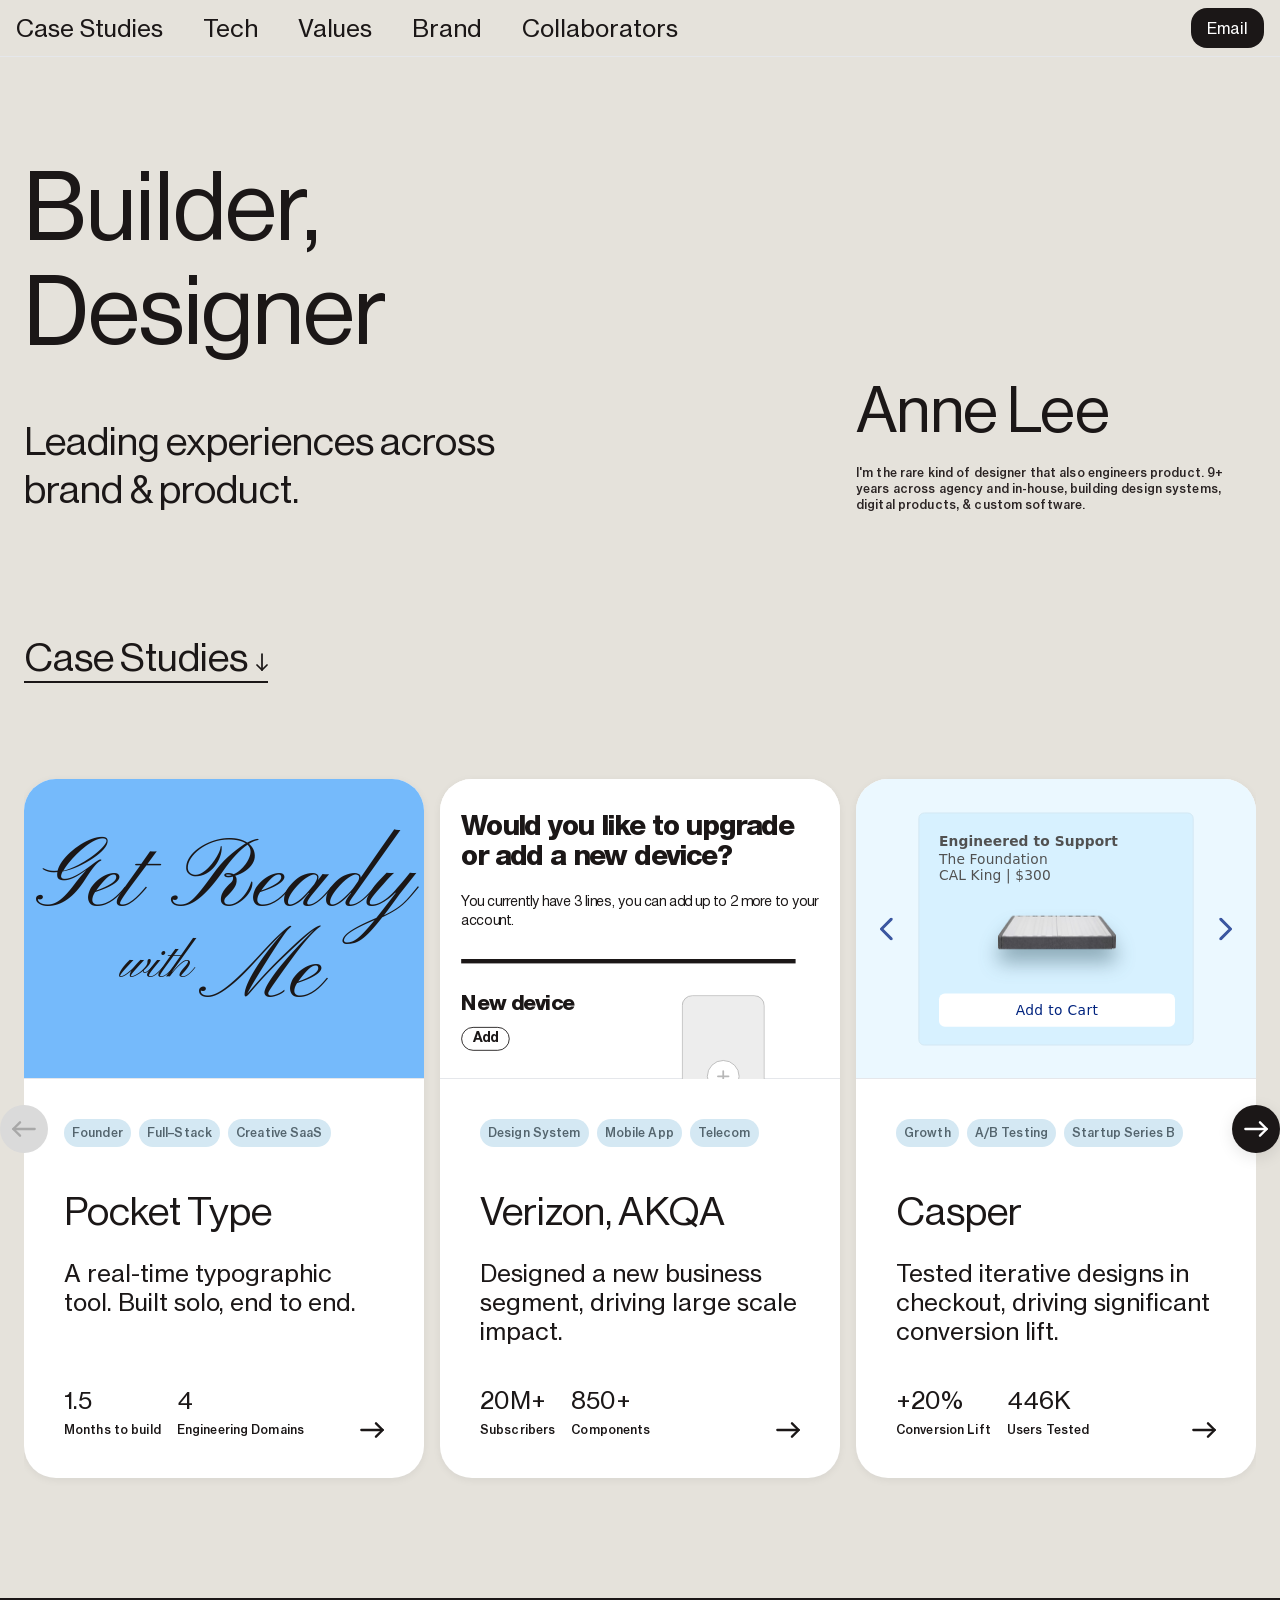
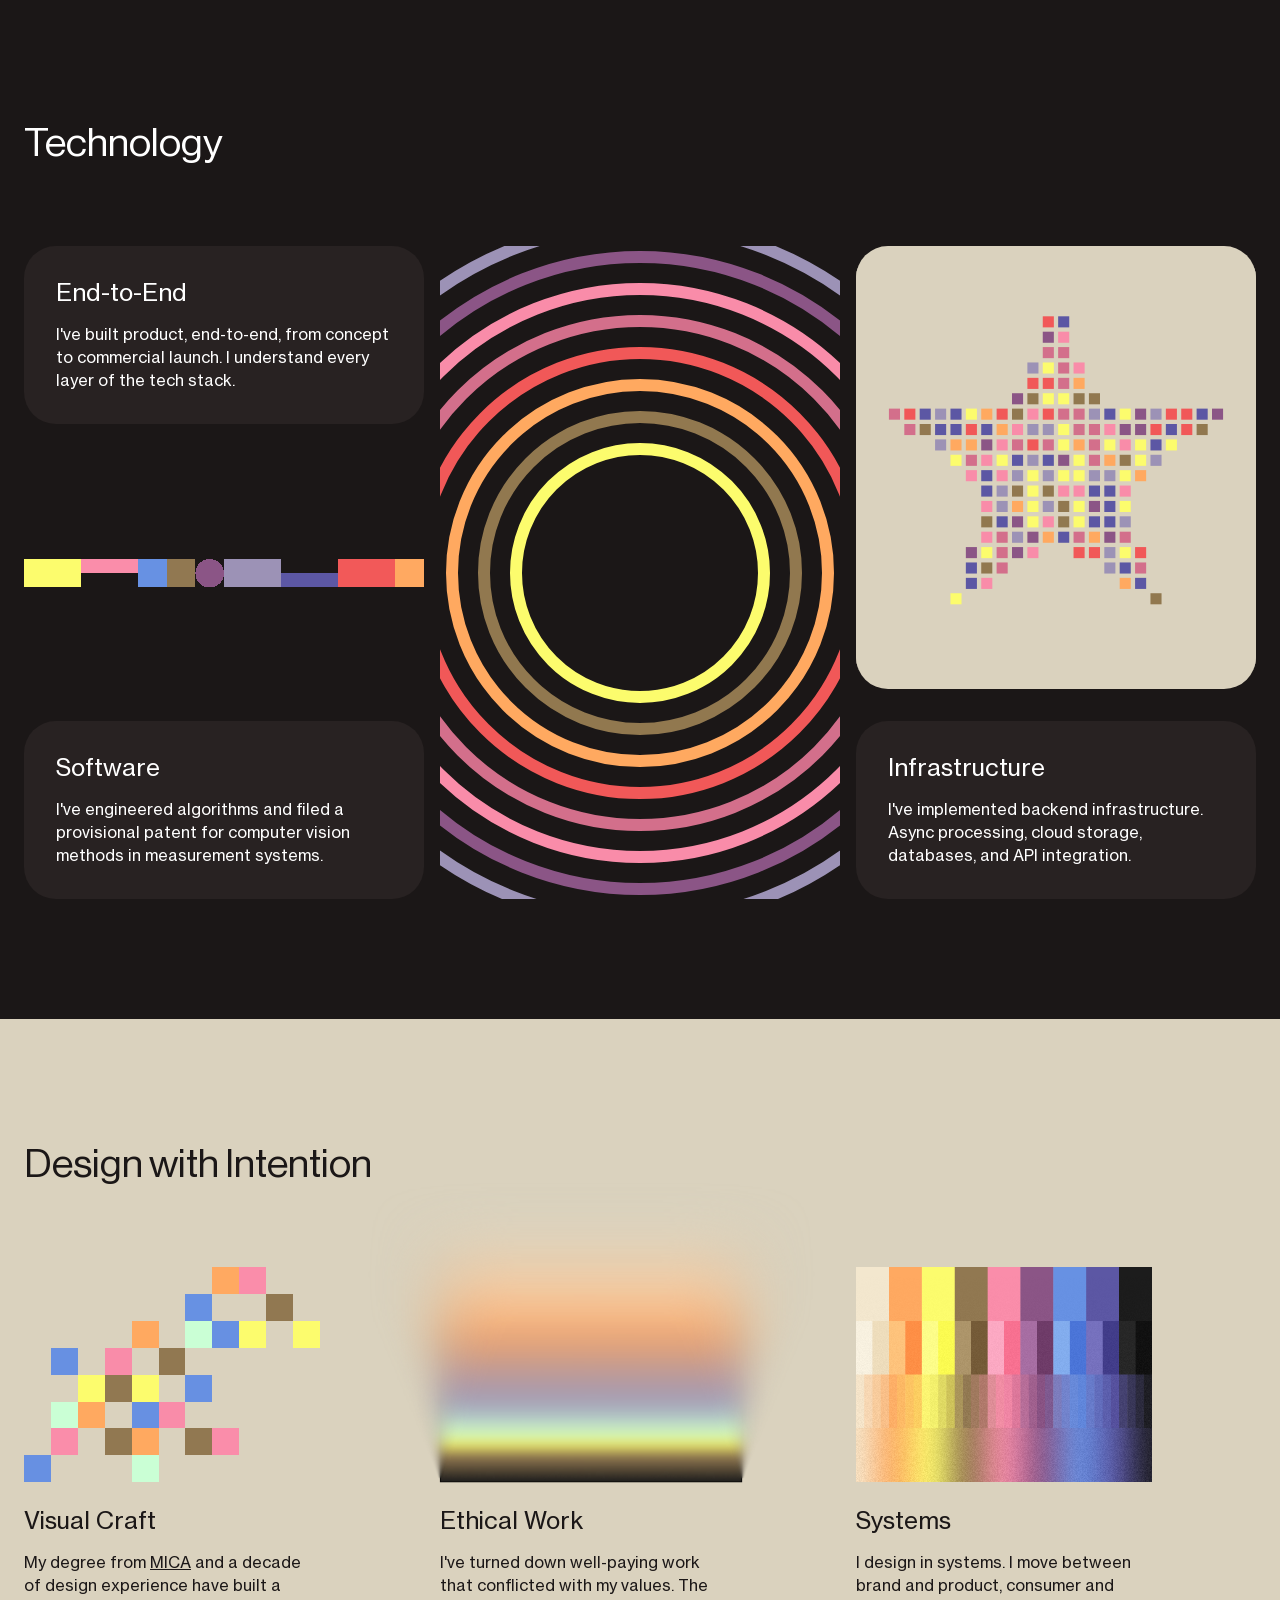
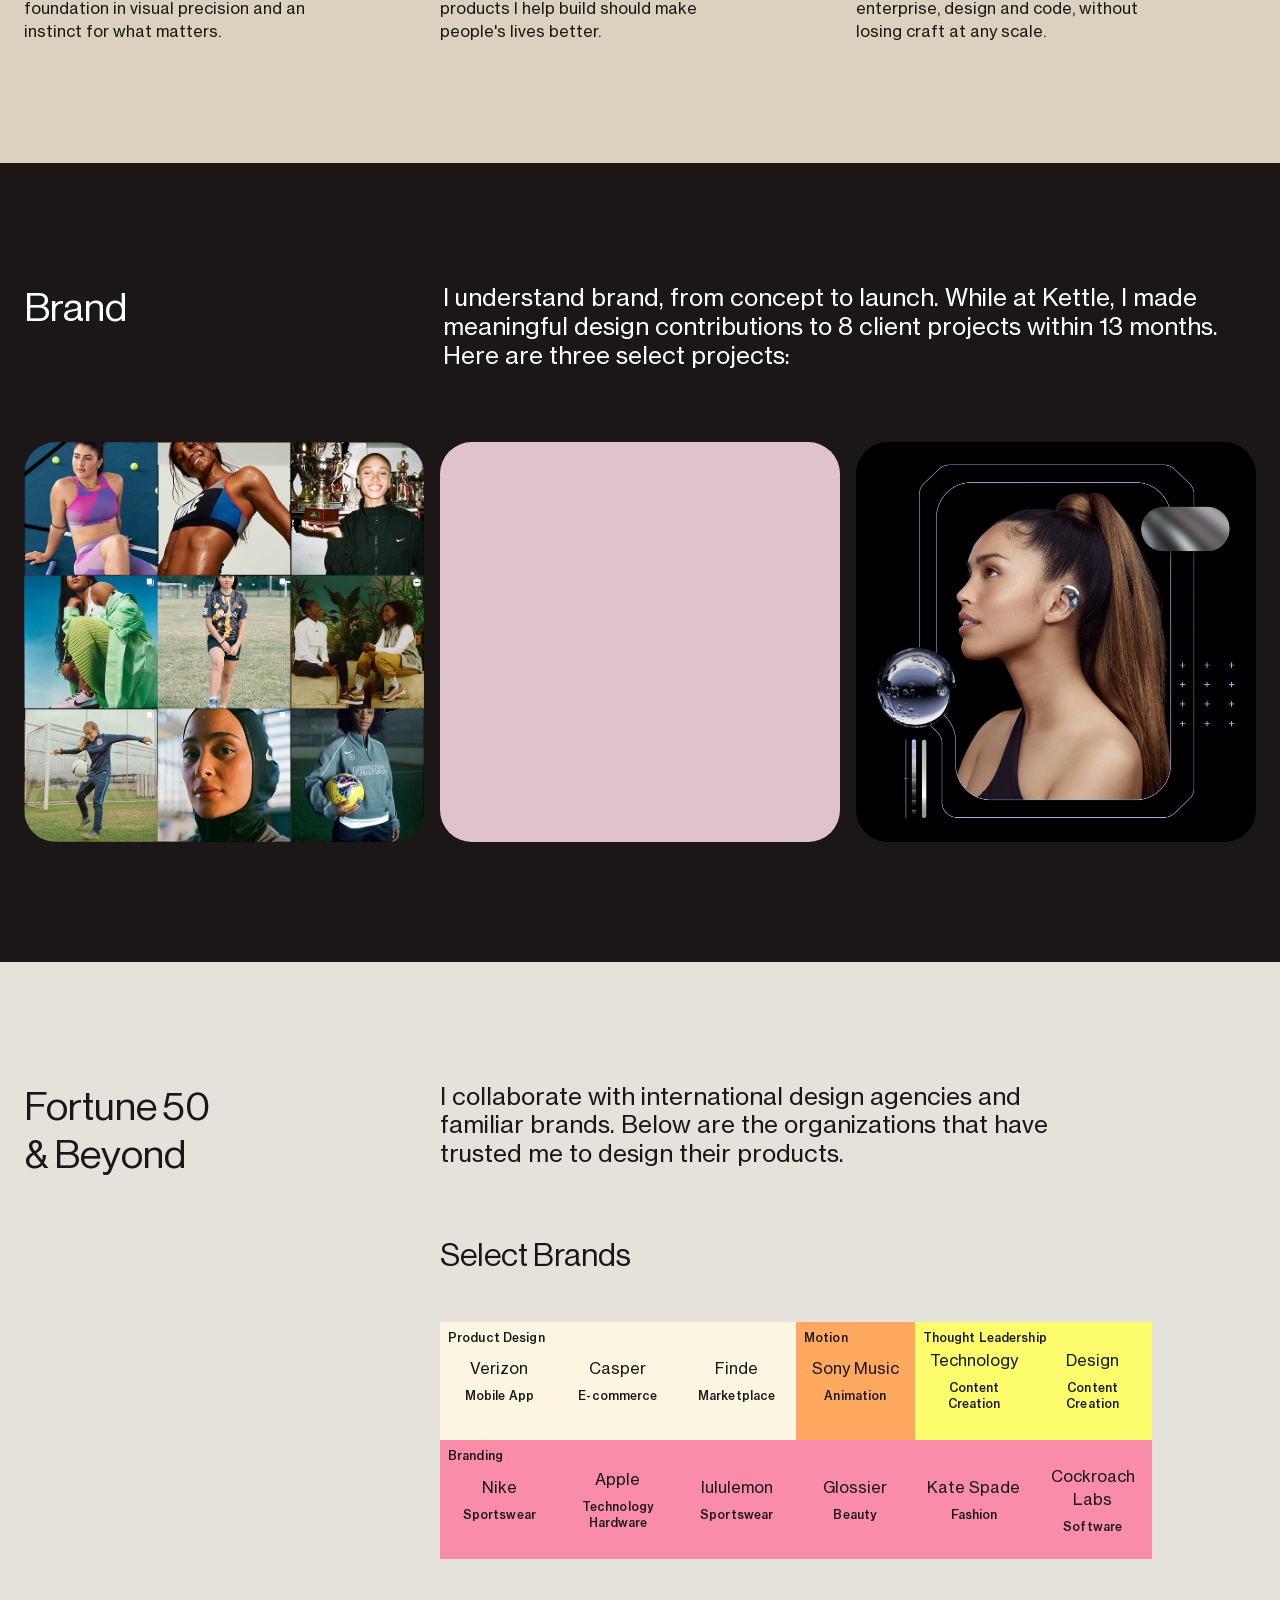
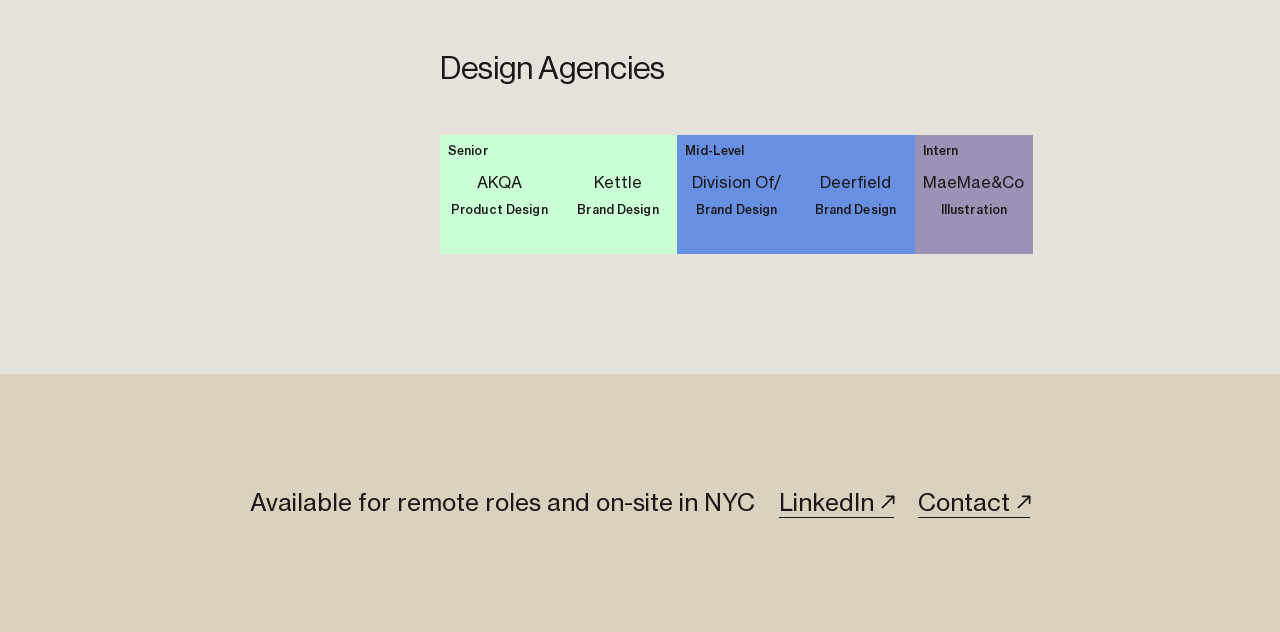
==== commit 65f04952: "Update: Index Kettle Card Copy" ====
--- a/index.html
+++ b/index.html
@@ -515,7 +515,7 @@
           <div class="brand-col span-4">
             <img src="img/kettle/rflct-brand-image.webp" alt="RFLCT brand identity project" class="brand-media">
             <div class="brand-overlay">
-              <p class="brand-overlay-desc">YouTube's largest female gamer needed a beauty brand.</p>
+              <p class="brand-overlay-desc">Created a brand for YouTube's largest female gamer.</p>
               <p class="brand-overlay-desc">Client: RFLCT x Valkyrae<br>Agency: Kettle<br>Role: Senior Designer</p>
               <p class="brand-overlay-desc">Internal Team: Creative Director, Copy Director, Strategy</p>
             </div>
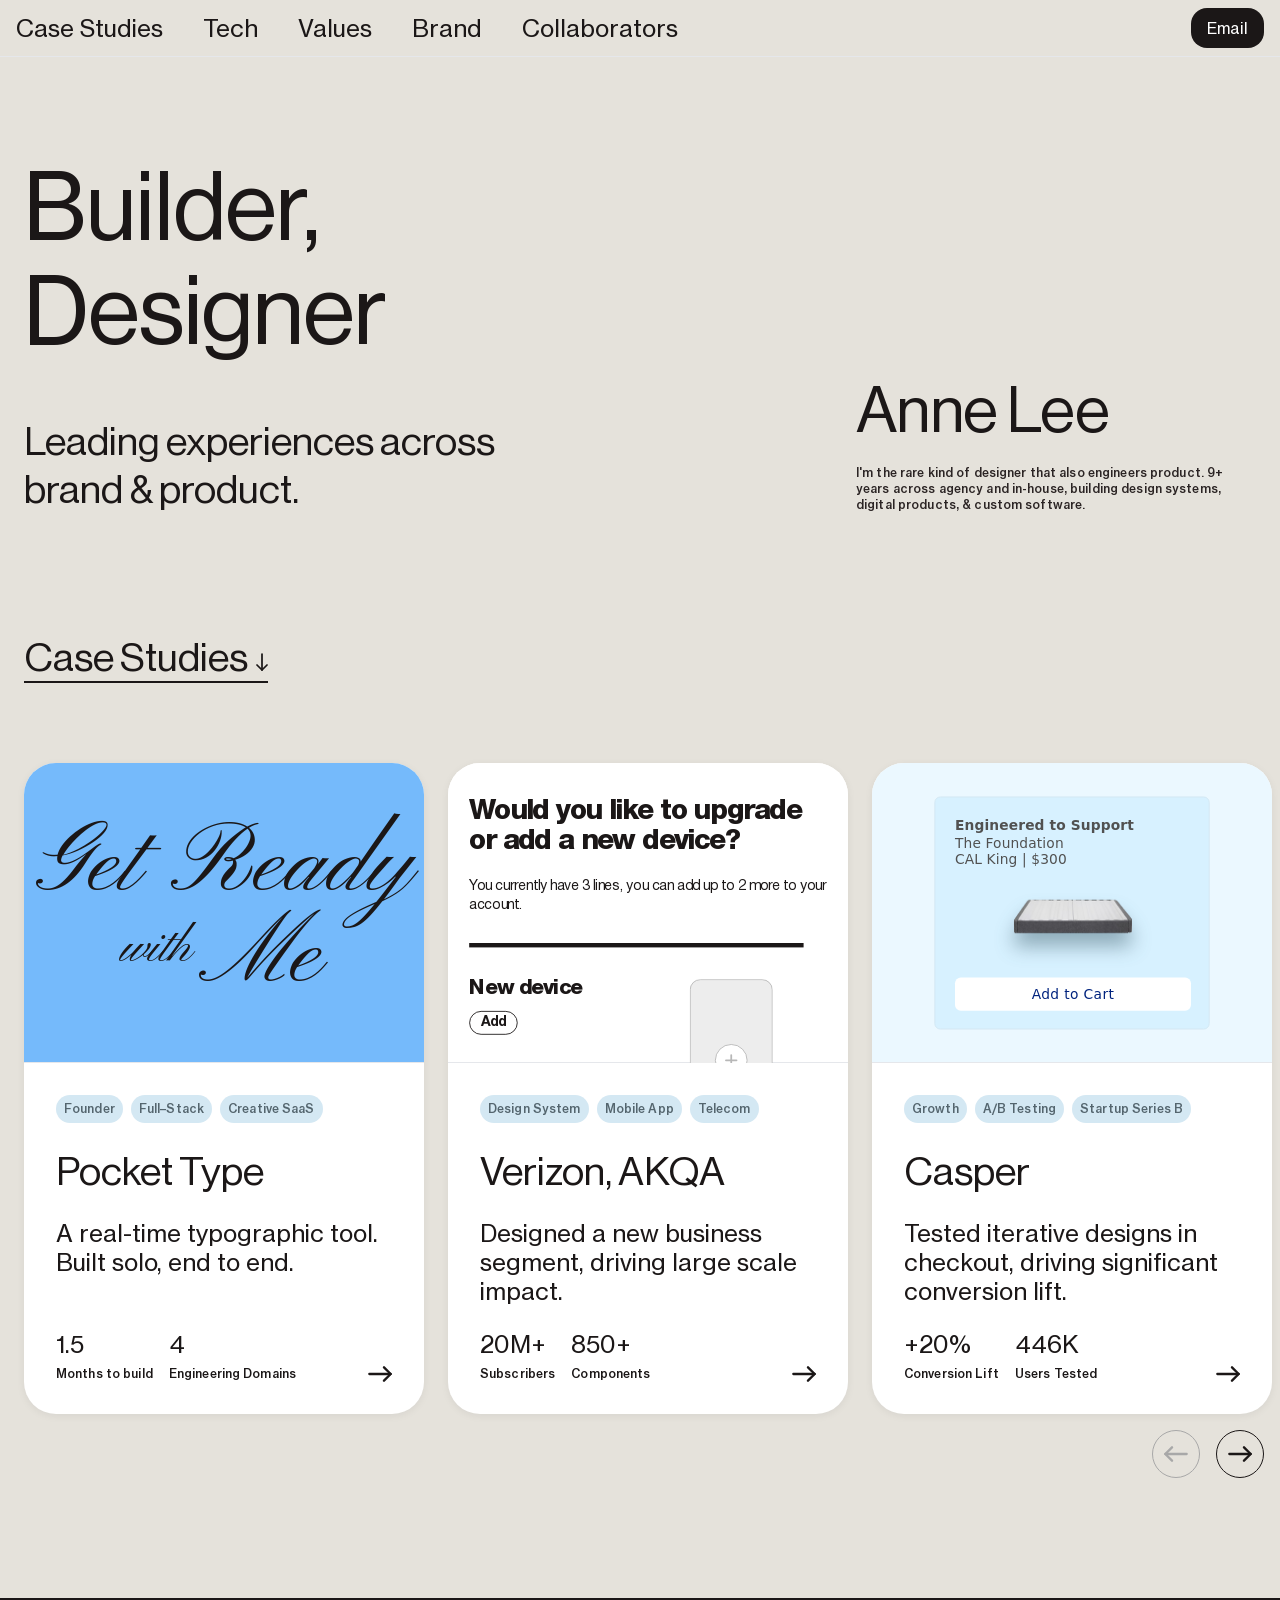
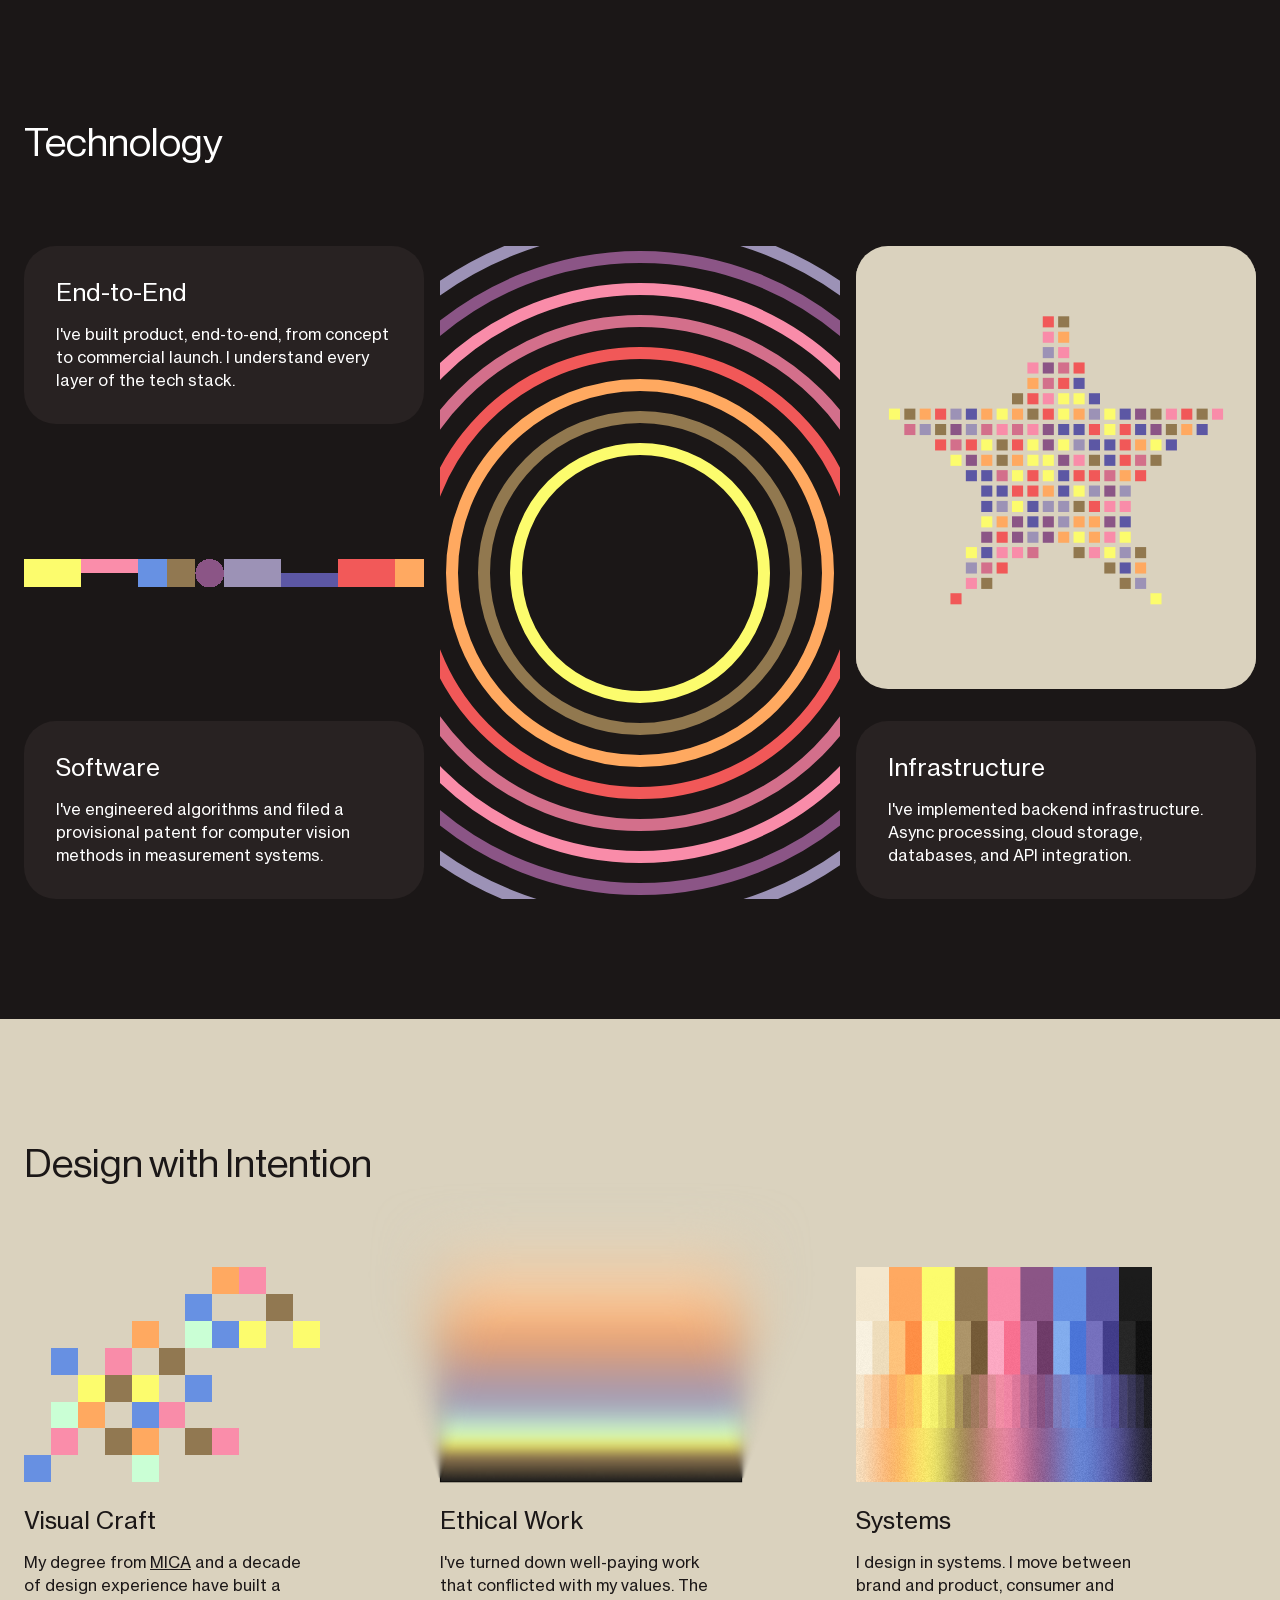
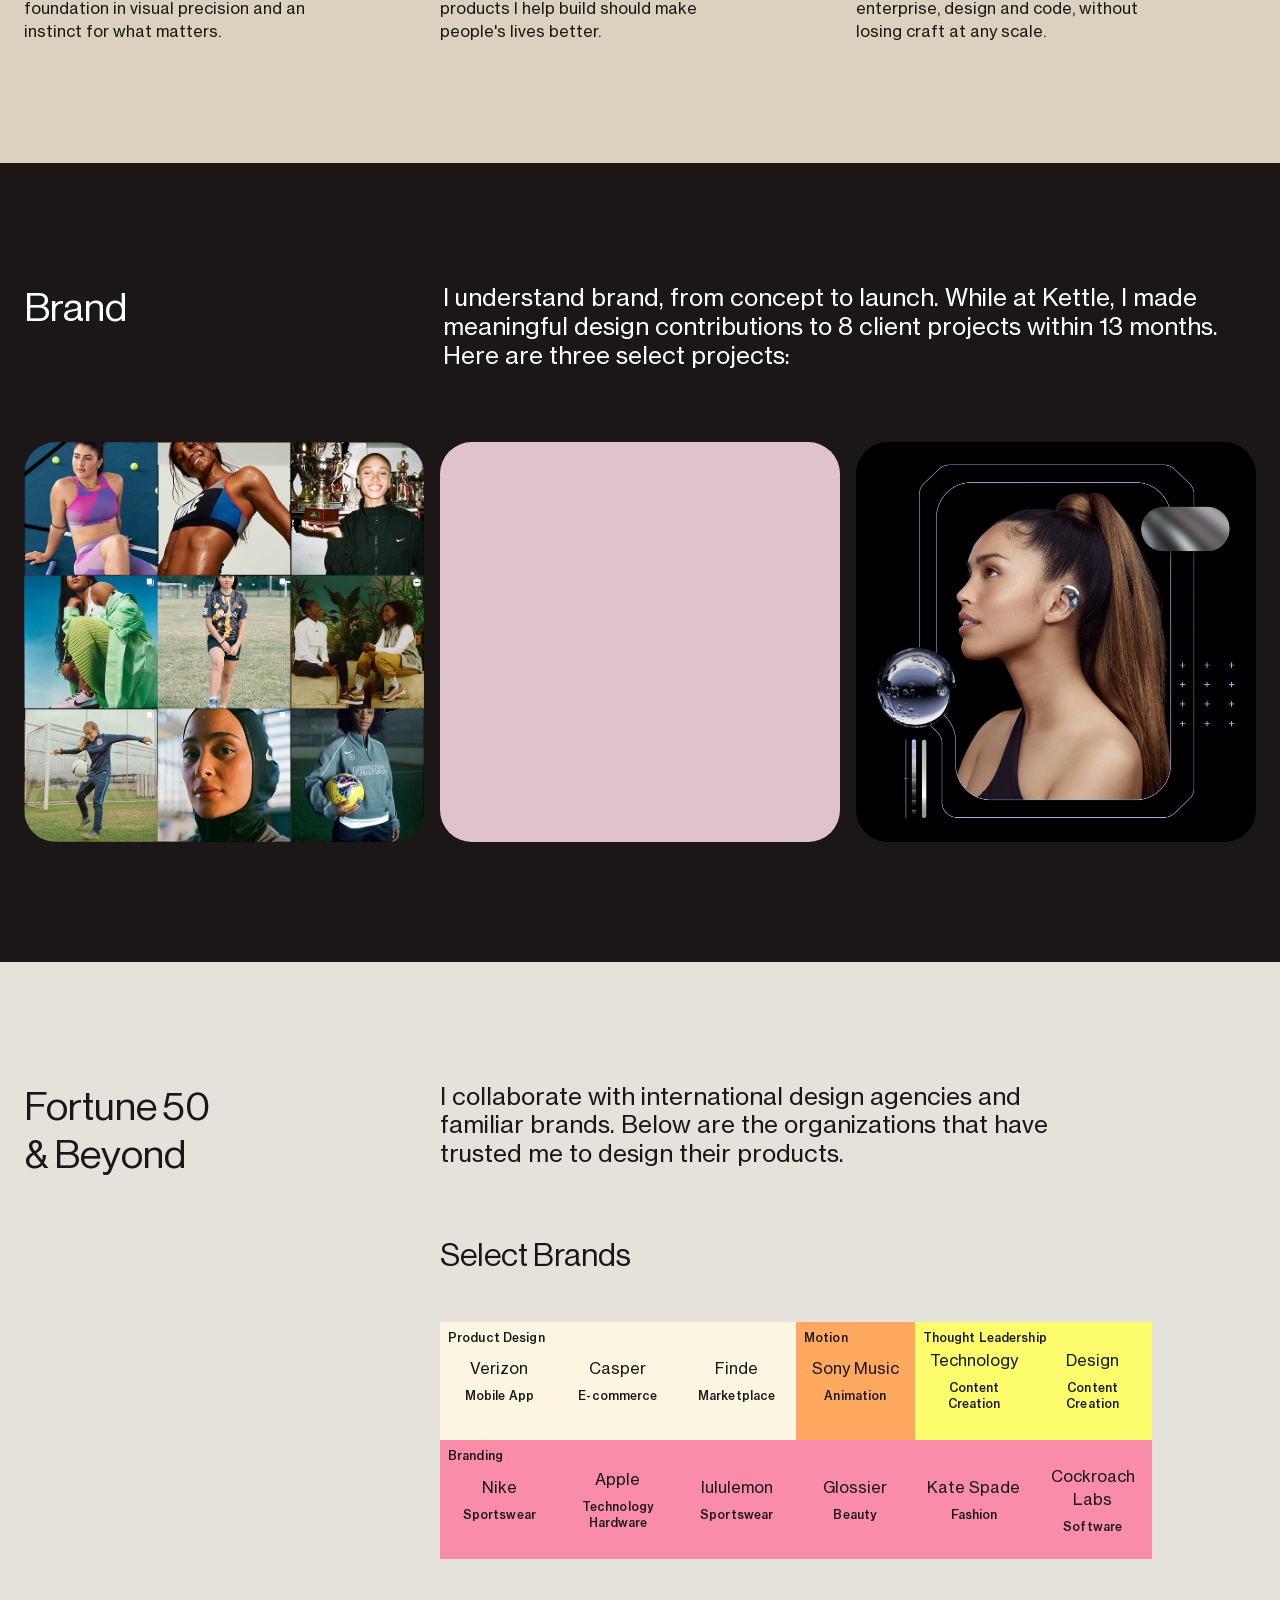
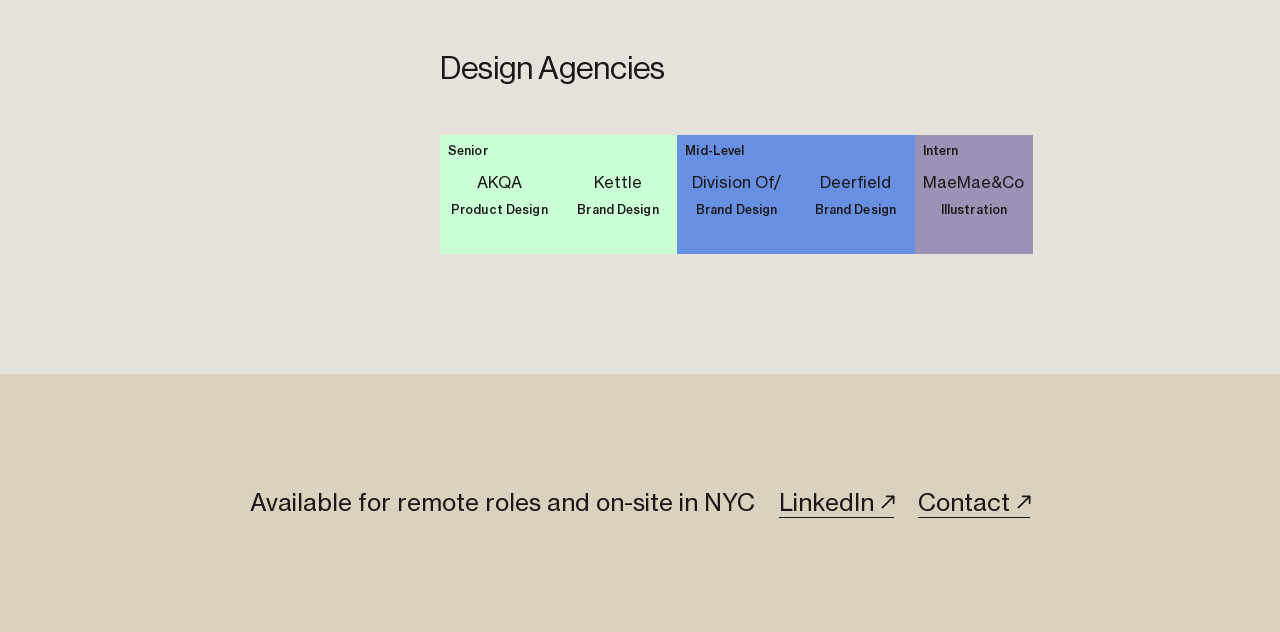
==== commit 870bb71f: "Carousel layotu updates" ====
--- a/index.html
+++ b/index.html
@@ -43,8 +43,8 @@
       </div>
     </div>
 
-    <section>
-      <div class="page-shell">
+    <section style="overflow-x: clip;">
+      <div class="page-shell" style="padding: 0 !important;">
         <div class="grid-inner">
           <div class="cs-scroller span-12">
           <div id="case-studies" class="case-studies">
@@ -136,11 +136,6 @@
             <a href="casper.html" class="card-link" aria-label="View Casper case study"></a>
             <div class="card-image casper-card-image" style="background:#ebf8ff;">
               <div class="casper-cross-sell">
-                <button class="casper-cross-sell-nav" type="button" aria-label="Previous product">
-                  <svg viewBox="0 0 13 23" width="13" height="23" aria-hidden="true">
-                    <polyline points="11.5,1.5 1.5,11.5 11.5,21.5" stroke="#3A56A0" stroke-width="3" fill="none" stroke-linecap="round" stroke-linejoin="round"/>
-                  </svg>
-                </button>
                 <div class="casper-cross-sell-card">
                   <p class="casper-cross-sell-title">
                     <span class="casper-title-name">Engineered to Support</span><br>
@@ -152,11 +147,7 @@
                   </span>
                   <button class="casper-cross-sell-btn" type="button">Add to Cart</button>
                 </div>
-                <button class="casper-cross-sell-nav" type="button" aria-label="Next product">
-                  <svg viewBox="0 0 13 23" width="13" height="23" aria-hidden="true">
-                    <polyline points="1.5,1.5 11.5,11.5 1.5,21.5" stroke="#3A56A0" stroke-width="3" fill="none" stroke-linecap="round" stroke-linejoin="round"/>
-                  </svg>
-                </button>
+                
               </div>
             </div>
             <div class="card-body">
@@ -223,9 +214,6 @@
               <div class="finde-scaler">
                 <div class="finde-viewport">
                   <div class="finde-phone-body">
-                  <svg class="finde-close" width="16" height="16" viewBox="0 0 18 18" fill="none" stroke="currentColor" stroke-width="2" stroke-linecap="round" aria-hidden="true">
-                    <line x1="4" y1="4" x2="14" y2="14"/><line x1="14" y1="4" x2="4" y2="14"/>
-                  </svg>
                   <div class="finde-filter-bar">
                     <div class="finde-chip finde-chip-dotted">Category</div>
                     <span class="finde-filter-label">Size</span>
@@ -339,12 +327,14 @@
             </div>
           </article>
           </div>
-          <button class="cs-arrow cs-arrow--prev cs-scroll-arrow cs-scroll-arrow--prev" aria-label="Scroll case studies left" disabled>
-            <svg width="24" height="16" viewBox="0 0 18 12" fill="none" aria-hidden="true"><line x1="1" y1="6" x2="17" y2="6" stroke="currentColor" stroke-width="1.75" stroke-linecap="round"/><polyline points="12,1 17,6 12,11" stroke="currentColor" stroke-width="1.75" fill="none" stroke-linecap="round" stroke-linejoin="round"/></svg>
-          </button>
-          <button class="cs-arrow cs-arrow--next cs-scroll-arrow cs-scroll-arrow--next" aria-label="Scroll case studies right">
-            <svg width="24" height="16" viewBox="0 0 18 12" fill="none" aria-hidden="true"><line x1="1" y1="6" x2="17" y2="6" stroke="currentColor" stroke-width="1.75" stroke-linecap="round"/><polyline points="12,1 17,6 12,11" stroke="currentColor" stroke-width="1.75" fill="none" stroke-linecap="round" stroke-linejoin="round"/></svg>
-          </button>
+          <div class="cs-arrows">
+            <button class="cs-arrow cs-arrow--prev cs-scroll-arrow cs-scroll-arrow--prev" aria-label="Scroll case studies left" disabled>
+              <svg width="24" height="16" viewBox="0 0 18 12" fill="none" aria-hidden="true"><line x1="1" y1="6" x2="17" y2="6" stroke="currentColor" stroke-width="1.75" stroke-linecap="round"/><polyline points="12,1 17,6 12,11" stroke="currentColor" stroke-width="1.75" fill="none" stroke-linecap="round" stroke-linejoin="round"/></svg>
+            </button>
+            <button class="cs-arrow cs-arrow--next cs-scroll-arrow cs-scroll-arrow--next" aria-label="Scroll case studies right">
+              <svg width="24" height="16" viewBox="0 0 18 12" fill="none" aria-hidden="true"><line x1="1" y1="6" x2="17" y2="6" stroke="currentColor" stroke-width="1.75" stroke-linecap="round"/><polyline points="12,1 17,6 12,11" stroke="currentColor" stroke-width="1.75" fill="none" stroke-linecap="round" stroke-linejoin="round"/></svg>
+            </button>
+          </div>
           </div>
         </div>
       </div>
@@ -639,9 +629,21 @@
       return card ? card.getBoundingClientRect().width + gap : row.clientWidth * 0.8;
     }
     function update() {
-      const max = row.scrollWidth - row.clientWidth - 1;
-      prev.disabled = row.scrollLeft <= 0;
-      next.disabled = row.scrollLeft >= max;
+      const cards = row.querySelectorAll(".case-study-card");
+      const first = cards[0];
+      const last = cards[cards.length - 1];
+      if (!first || !last) return;
+      // Base this on what's actually visible, not a computed scroll target:
+      // with the center-snap spacer (mobile), the last card is fully in
+      // view well before it's perfectly centered, so disabling only once
+      // "centered" left one extra click of empty trailing space to scroll
+      // through.
+      const rowRect = row.getBoundingClientRect();
+      const firstRect = first.getBoundingClientRect();
+      const lastRect = last.getBoundingClientRect();
+      const EPS = 1;
+      prev.disabled = firstRect.left >= rowRect.left - EPS;
+      next.disabled = lastRect.right <= rowRect.right + EPS;
     }
     function go(dir) { row.scrollBy({ left: dir * step(), behavior: "smooth" }); }
     prev.addEventListener("click", () => go(-1));
--- a/styles.css
+++ b/styles.css
@@ -782,57 +782,84 @@
 
 .case-studies {
   display: flex;
-  gap: var(--space-2); /* 16px — matches grid gutter */
+  gap: var(--space-3);
   overflow-x: auto;
   scroll-snap-type: x proximity;
   scroll-behavior: smooth;
   /* overflow-x:auto forces overflow-y to clip too, which cuts the hover
      shadow/lift. Pad vertically to make room, then cancel with an equal
      negative margin so page layout is unchanged. */
-  padding-block: 44px;
-  margin-block: -44px;
+  padding-block: 32px;
+  margin-block: -48px;
   scroll-margin-top: var(--space-10);
   scrollbar-width: none; /* Firefox */
 }
 .case-studies::-webkit-scrollbar { display: none; } /* WebKit */
 
-/* Round arrows straddling the left/right edges of the card row (half-overlap).
-   Scoped under .cs-scroller to win over the base .cs-arrow rules. */
+@media (max-width: 768px) {
+  /* Center-snap: a spacer on each end lets the first/last card reach the
+     middle of the viewport too, so the peek either side reads as equal. */
+  .case-studies::before,
+  .case-studies::after { content: ""; flex: 0 0 calc((100% - 72%) / 2); }
+}
+
+/* Desktop/tablet: side gutter on the cards, aligned with the rest of the page. */
+@media (min-width: 769px) {
+  .case-studies {
+    /* span the true viewport edges — off-screen cards now clip at the
+       screen edge, so peeks run off cleanly instead of getting sliced */
+    width: 100vw;
+    margin-inline: calc(50% - 50vw);
+
+    /* rest gutter that stays aligned with the nav + other sections at any width */
+    --page-inset: max(var(--space-3), calc((100vw - 1600px) / 2 + var(--space-3)));
+    padding-inline: var(--page-inset);
+    scroll-padding-inline: var(--page-inset);
+  }
+}
+
+/* Arrow bar sits in the space below the case-study row, right-aligned. */
+.cs-scroller .cs-arrows {
+  display: flex;
+  justify-content: flex-end;
+  gap: var(--space-2);
+  margin-top: var(--space-4);
+  padding-right: var(--space-3);
+}
+
+/* At desktop nav widths, line the arrows' right edge up with the Email
+   button's right edge. .cs-arrows normally sits inset inside the 1400px
+   page-shell, which has its own (different) outer margin at wide viewports
+   — padding alone can't compensate for that. So break it out to span the
+   true viewport width first, then apply .site-header .inner-nav's own
+   inset formula (100rem container, var(--space-2) padding) from that same
+   viewport-relative baseline. */
+@media (min-width: 1024px) {
+  .cs-scroller .cs-arrows {
+    width: 100vw;
+    margin-inline: calc(50% - 50vw);
+    padding-right: max(var(--space-2), calc((100vw - 100rem) / 2 + var(--space-2)));
+  }
+}
+
+/* Appearance matches the .cs-arrow outline buttons on the case-study pages
+   (transparent fill, black stroke, invert on hover, grey when disabled) —
+   only the position and enlarged hit area are specific to this row. */
 .cs-scroller .cs-scroll-arrow {
-  position: absolute;
-  top: 50%;
-  z-index: 3;
-  border: none;
-  background: #1b1717;
-  box-shadow: 0 4px 16px rgba(0, 0, 0, 0.10);
-}
-/* Active: inverted black fill, white arrow. Hover: white fill, black arrow. */
-.cs-scroller .cs-scroll-arrow svg { color: #fff; }
-.cs-scroller .cs-scroll-arrow:hover:not([disabled]) { background: #fff; }
-.cs-scroller .cs-scroll-arrow:hover:not([disabled]) svg { color: #1b1717; }
-/* Center each arrow on the card-row edge: half over the card, half over the
-   page margin (the 24px page-shell padding ≈ the arrow's outer half). */
-.cs-scroller .cs-scroll-arrow--prev { left: 0;  transform: translate(-50%, -50%); }
-.cs-scroller .cs-scroll-arrow--next { right: 0; transform: translate(50%, -50%); }
+  position: relative;
+}
 
 /* Invisible enlarged hit area so near-misses don't click the card underneath.
-   Extends outward only to the 8px viewport gap, and further over the card. */
+   Extends 16px past the button's edge on every side. */
 .cs-scroller .cs-scroll-arrow::before {
   content: "";
   position: absolute;
-  top: -12px;
-  bottom: -12px;
+  top: -16px;
+  bottom: -16px;
+  left: -16px;
+  right: -16px;
   border-radius: 999px;
 }
-.cs-scroller .cs-scroll-arrow--prev::before { left: -8px; right: -16px; }
-.cs-scroller .cs-scroll-arrow--next::before { left: -16px; right: -8px; }
-/* Flat light grey fill on the disabled arrow — no white/shadow overlap */
-.cs-scroller .cs-scroll-arrow[disabled] {
-  opacity: 1;
-  background: #dadada;
-  box-shadow: none;
-}
-.cs-scroller .cs-scroll-arrow[disabled] svg { color: #a8a8a8; }
 
 .case-study-card {
   flex: 0 0 calc((100% - 2 * var(--space-2)) / 3); /* 3 visible; 4th scrolls */
@@ -891,15 +918,6 @@
   height: 340px;
   transform-origin: top left;
   overflow: hidden;
-}
-
-.casper-cross-sell-nav {
-  background: none;
-  border: none;
-  padding: 0;
-  cursor: pointer;
-  flex-shrink: 0;
-  display: flex;
 }
 
 .casper-cross-sell-card {
@@ -1059,10 +1077,10 @@
 }
 
 .card-body {
-  padding: var(--space-5);
+  padding: var(--space-4);
   display: flex;
   flex-direction: column;
-  gap: var(--space-5);
+  gap: var(--space-3);
   flex: 1;
 }
 
@@ -1255,13 +1273,6 @@
   text-box-edge: cap alphabetic;
 }
 
-.finde-close {
-  position: absolute;
-  top: 4px;
-  right: 4px;
-  color: #1b1717;
-}
-
 .finde-filter-divider {
   height: 1px;
   background: #d6d6d6;
@@ -1305,7 +1316,7 @@
 
   .card-body {
     padding: var(--space-4) var(--space-3); /* 32px top/bottom, 24px left/right */
-    gap: var(--space-4);
+    gap: var(--space-2);
   }
 
   .card-text {
@@ -1325,11 +1336,16 @@
 }
 
 @media (max-width: 768px) {
-  .case-study-card { flex-basis: 72%; } /* ~1.3 visible, peek next */
+  .case-study-card {
+    flex-basis: 72%; /* ~1.3 visible, peek next */
+    scroll-snap-align: center;
+  }
 }
 
 @media (max-width: 500px) {
   .case-study-card { flex-basis: 84%; } /* ~1.1 visible, peek next */
+  .case-studies::before,
+  .case-studies::after { flex-basis: calc((100% - 84%) / 2); }
 }
 
 /* Pocket Type card — "Get Ready with Me" sample composition */
@@ -1824,7 +1840,7 @@
 
 /* Page structure + 12-col grid (24px margin / 16px gutter) */
 .page-shell {
-  max-width: 1600px;
+  max-width: 1400px;
   min-width: 320px;
   width: 100%;
   margin: 0 auto;
@@ -2734,8 +2750,8 @@
 }
 
 .cs-arrow[disabled] {
-  background: #dadada;
-  border-color: transparent;
+  background: none;
+  border-color: #a8a8a8;
   cursor: default;
 }
 
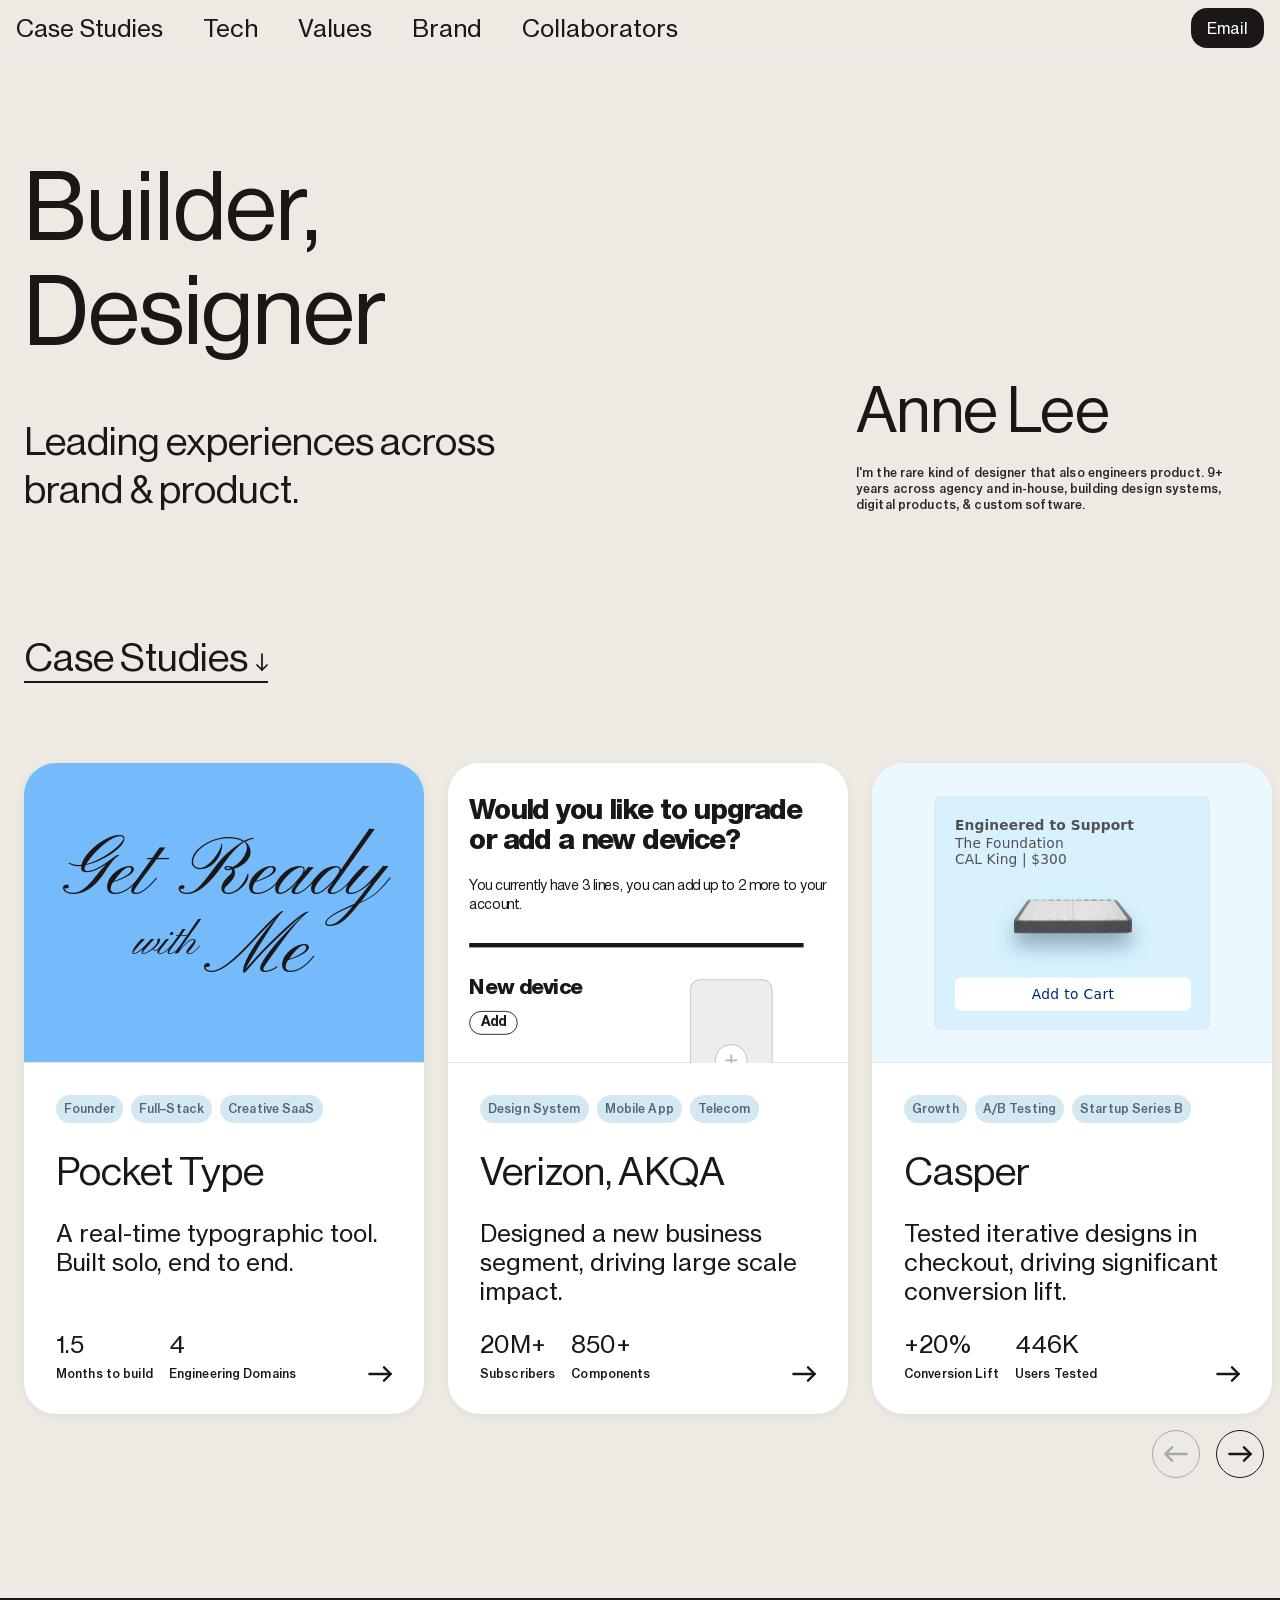
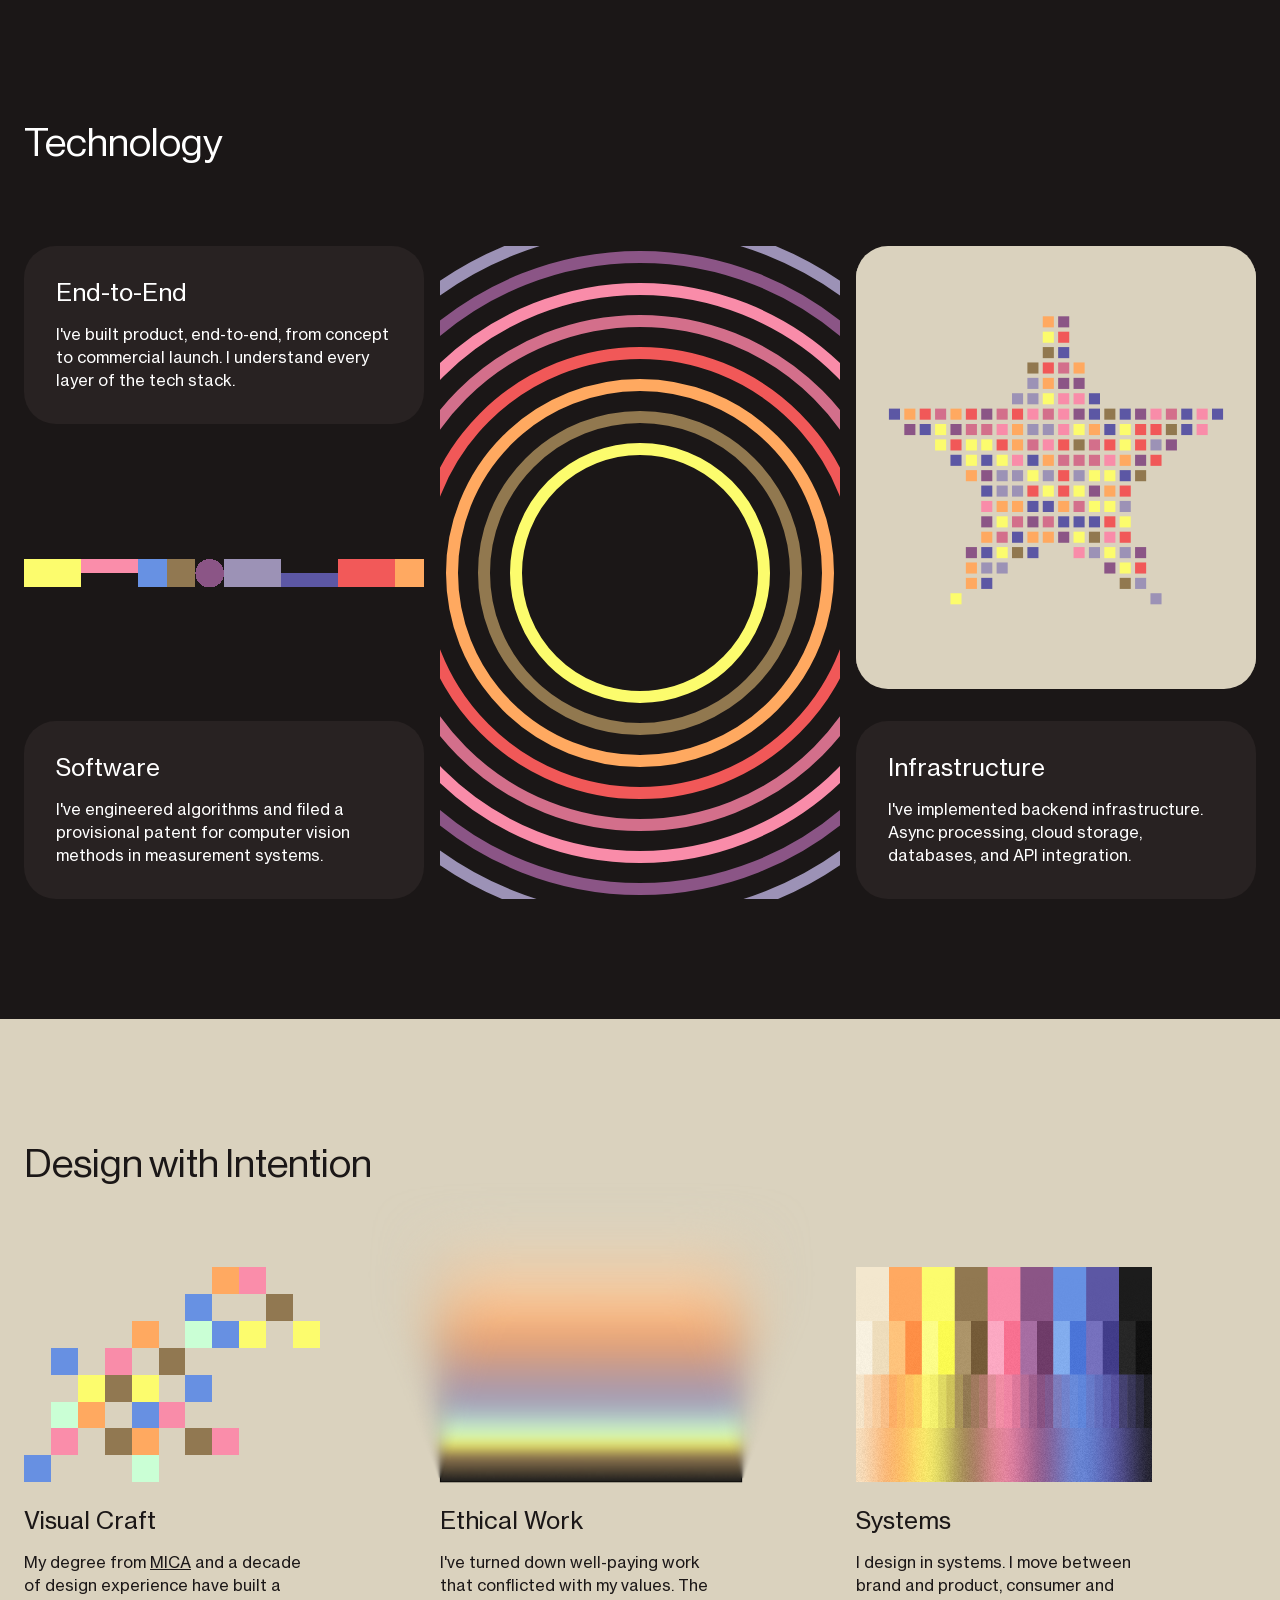
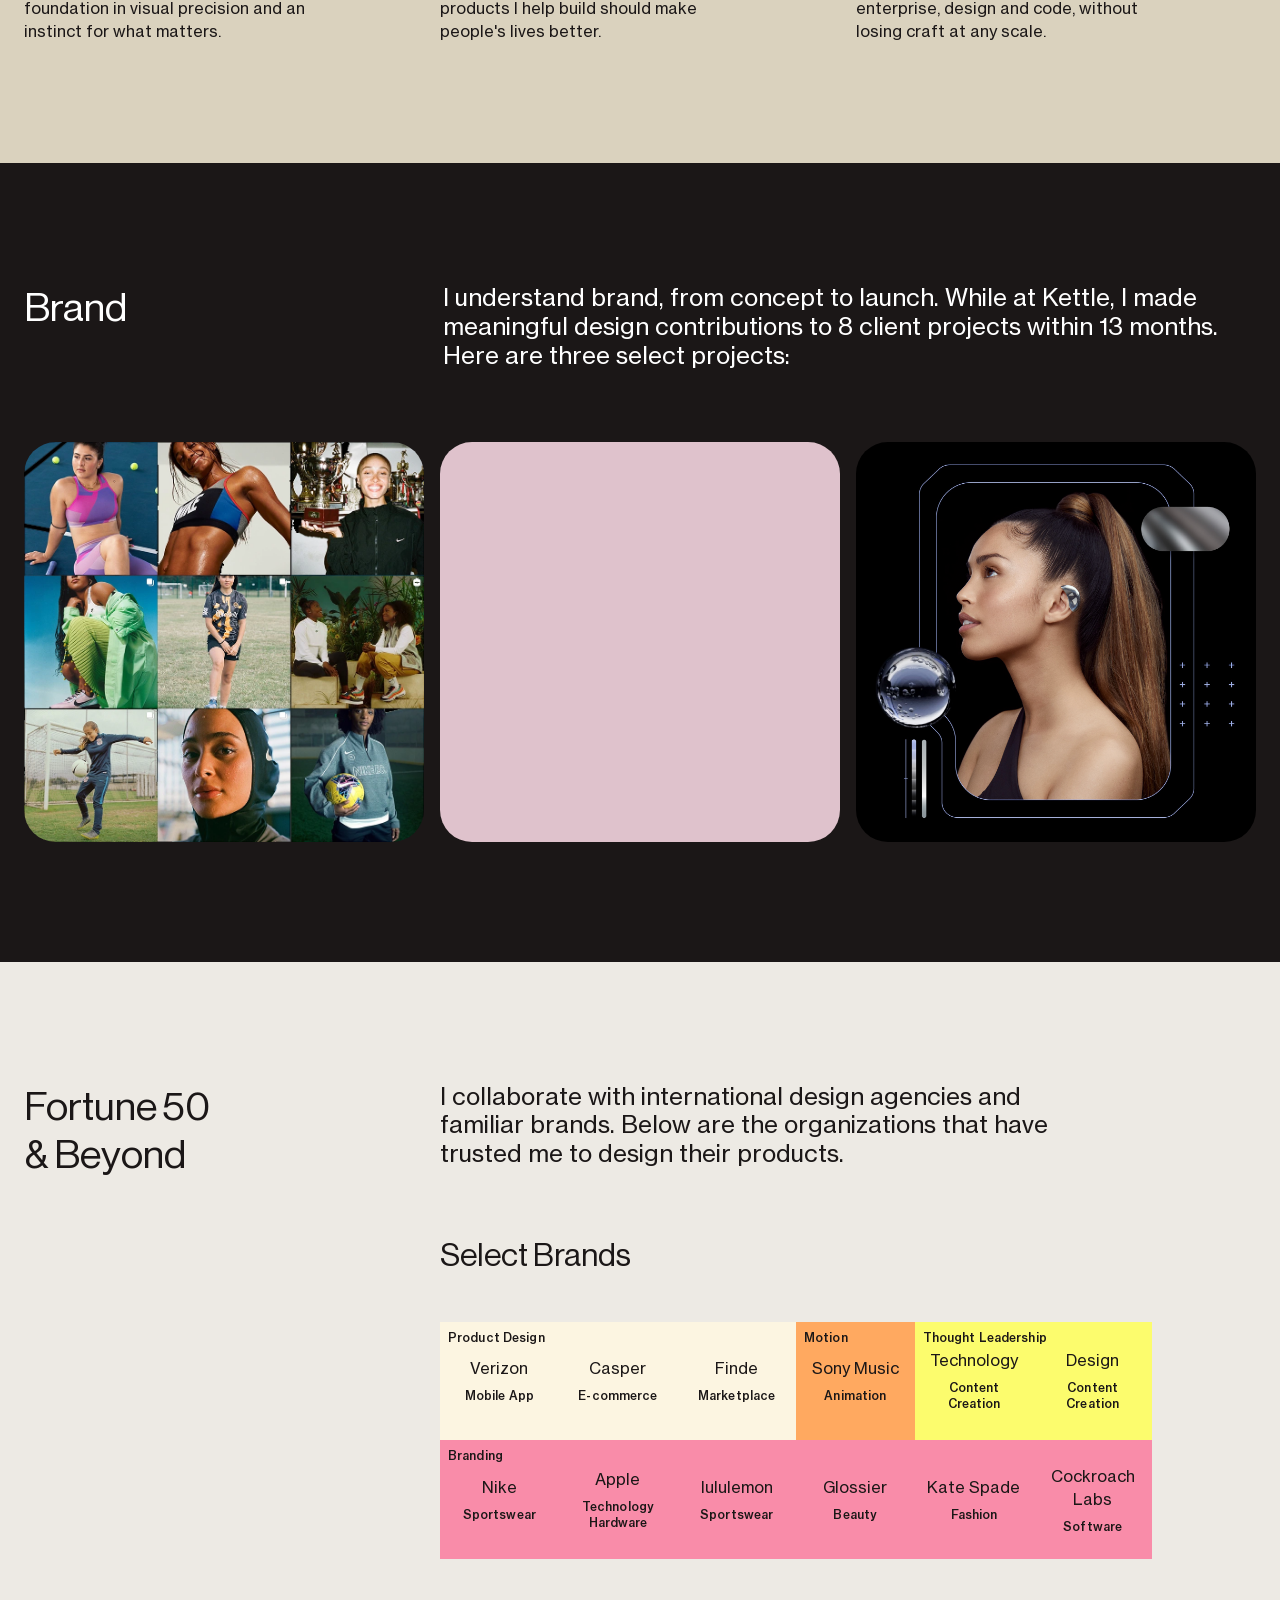
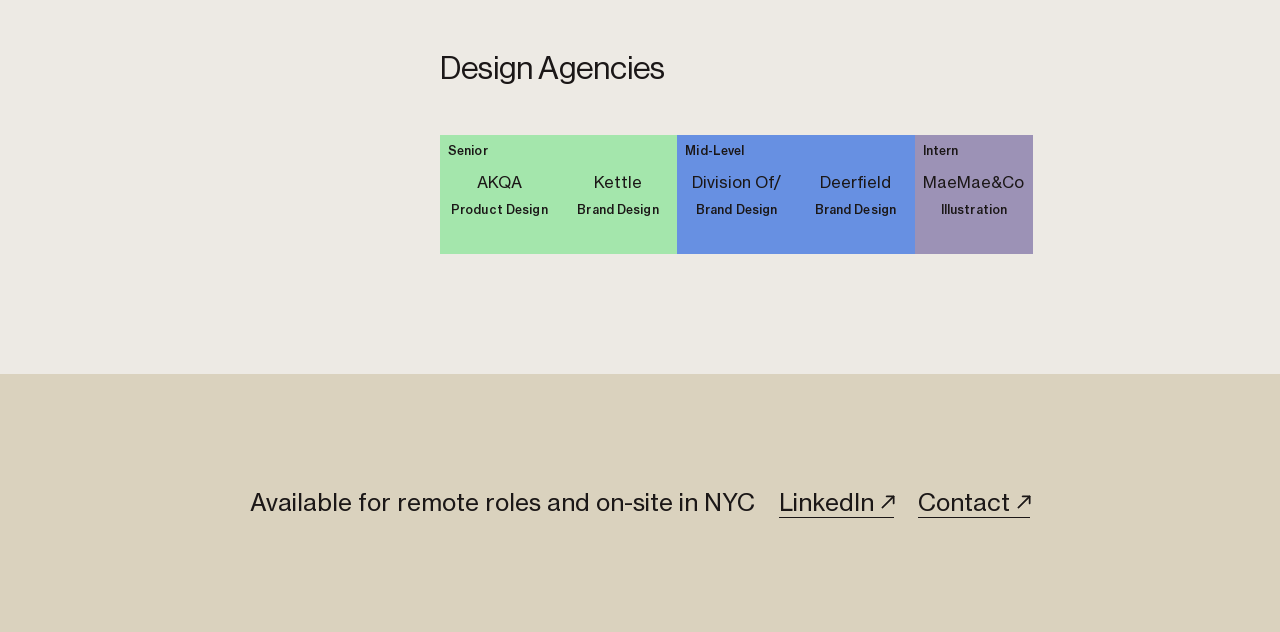
==== commit f6bf1006: "update: background color + collaborators mint green" ====
--- a/index.html
+++ b/index.html
@@ -568,7 +568,7 @@
                 <h3 class="collab-group-heading">Design Agencies</h3>
                 <div class="collab-grid">
                   <div class="collab-row">
-                    <div class="collab-cell col-m-4" style="--cell-color:#caffd5; --cols:2; flex:235">
+                    <div class="collab-cell col-m-4" style="--cell-color:#a4e6ac; --cols:2; flex:235">
                       <span class="collab-cell-label">Senior</span>
                       <div class="collab-cell-items">
                         <div class="collab-item"><span class="collab-item-name">AKQA</span><span class="collab-item-type">Product Design</span></div>
--- a/styles.css
+++ b/styles.css
@@ -391,7 +391,7 @@
   line-height: var(--type-body-lh);
   letter-spacing: var(--type-body-ls);
   color: #222;
-  background: #E5E2DB;
+  background: #edeae4;
   min-height: 100vh;
   display: flex;
   flex-direction: column;
@@ -408,7 +408,7 @@
   display: flex;
   justify-content: center;
   align-items: center;
-  background: #E5E2DB;
+  background: #EDEAE4;
   border-bottom: 1px solid #e5e7eb;
   position: sticky;
   top: 0;
@@ -551,7 +551,7 @@
     position: fixed;
     inset: 0;
     z-index: 998;
-    background: #E5E2DB;
+    background: #EDEAE4;
     flex-direction: column;
     /* 112px top padding = navbar height (72px) + --space-5 gap (40px), matching Figma y:112 */
     padding: var(--space-14) var(--space-3) var(--space-3);
@@ -1354,6 +1354,11 @@
   align-items: center;
   justify-content: center;
   overflow: hidden;
+  /* Size the text off the card's own width (container query), not the
+     viewport — vw units broke down at the 2-up breakpoint (~768–1024px),
+     where the card is relatively wider than at 3-up but a vw-based size
+     doesn't know that, so the text read too small for the card. */
+  container-type: inline-size;
 }
 .pt-grwm {
   font-family: "Pinyon Script", cursive;
@@ -1362,9 +1367,9 @@
   line-height: 0.92;
   white-space: nowrap;
 }
-.pt-grwm-main { display: block; font-size: clamp(60px, 8.2vw, 98px); }
+.pt-grwm-main { display: block; font-size: clamp(60px, 21cqi, 98px); }
 .pt-grwm-row { display: flex; align-items: baseline; justify-content: center; gap: 0.08em; }
-.pt-grwm-sub { font-size: clamp(30px, 4.2vw, 50px); transform: translate(-0.1em, -0.4em); }
+.pt-grwm-sub { font-size: clamp(30px, 11cqi, 50px); transform: translate(-0.1em, -0.4em); }
 
 /* ============================================================
    Technology Section
